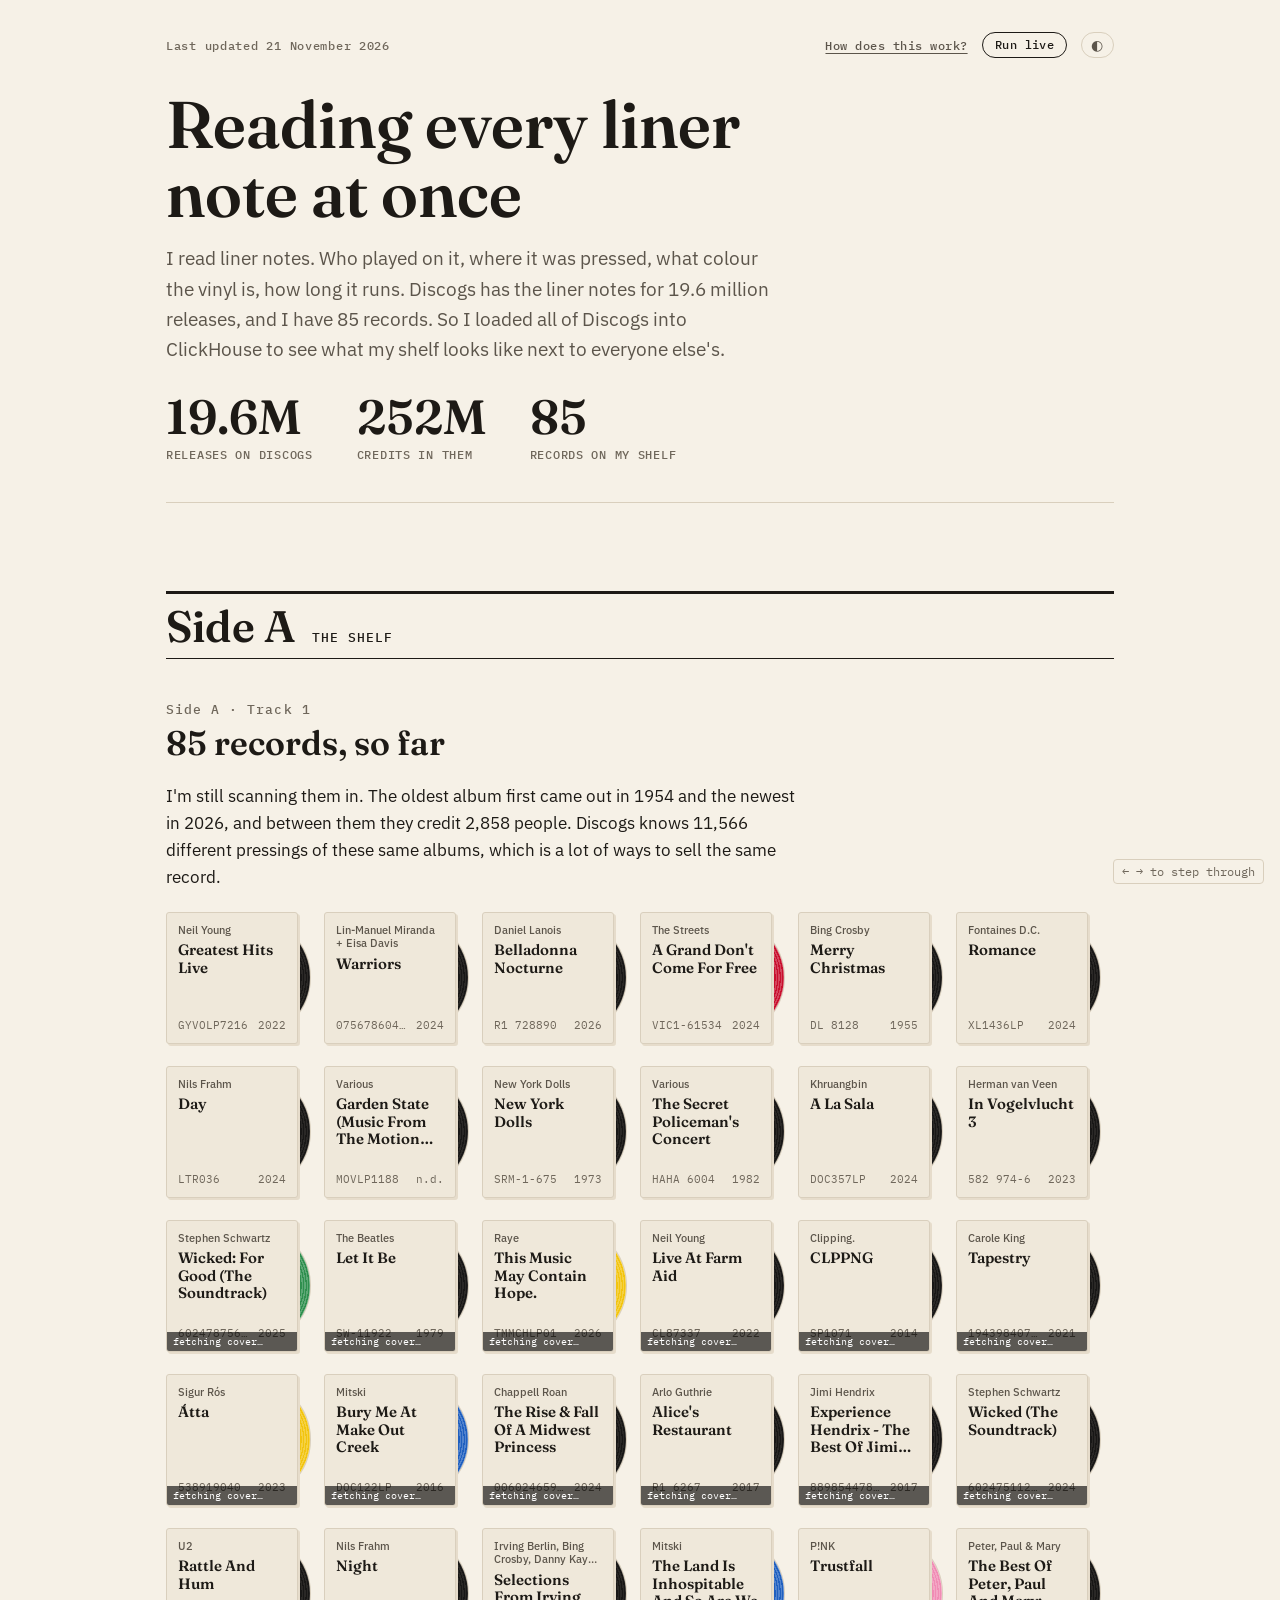
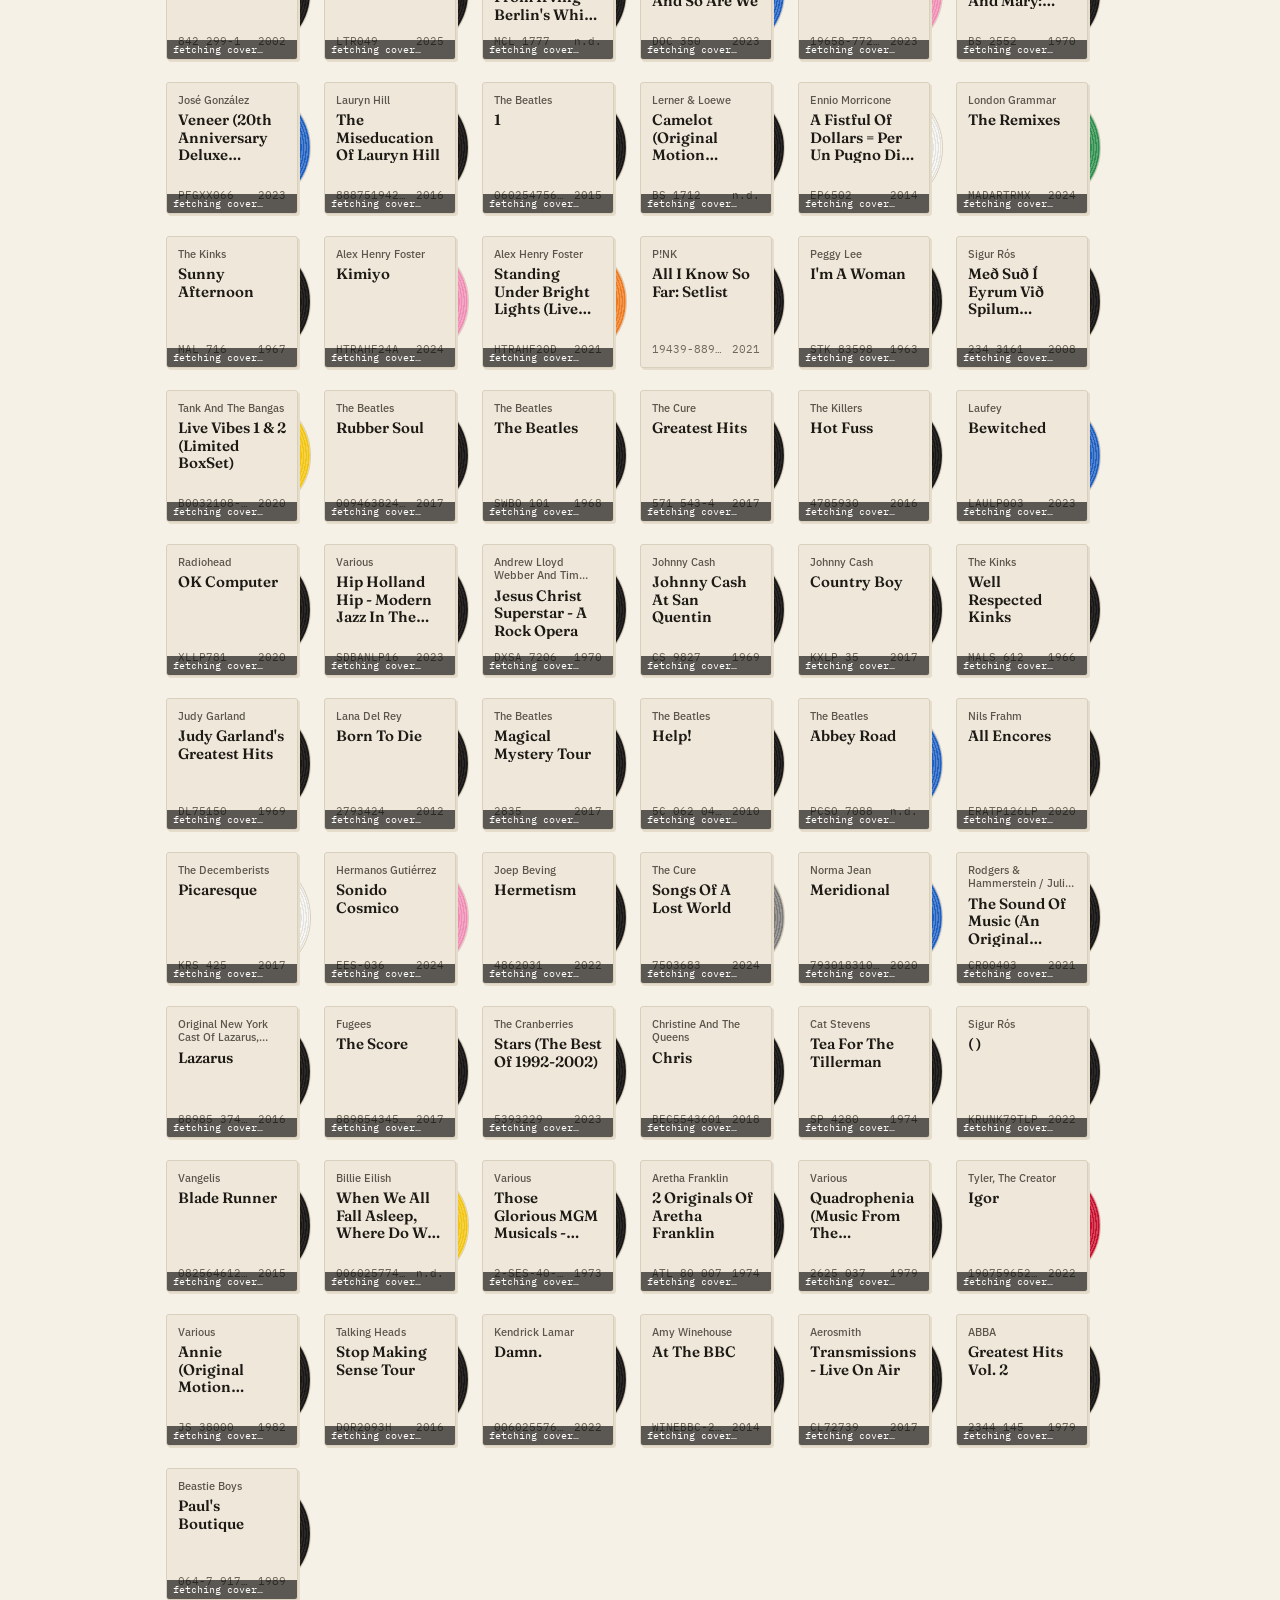
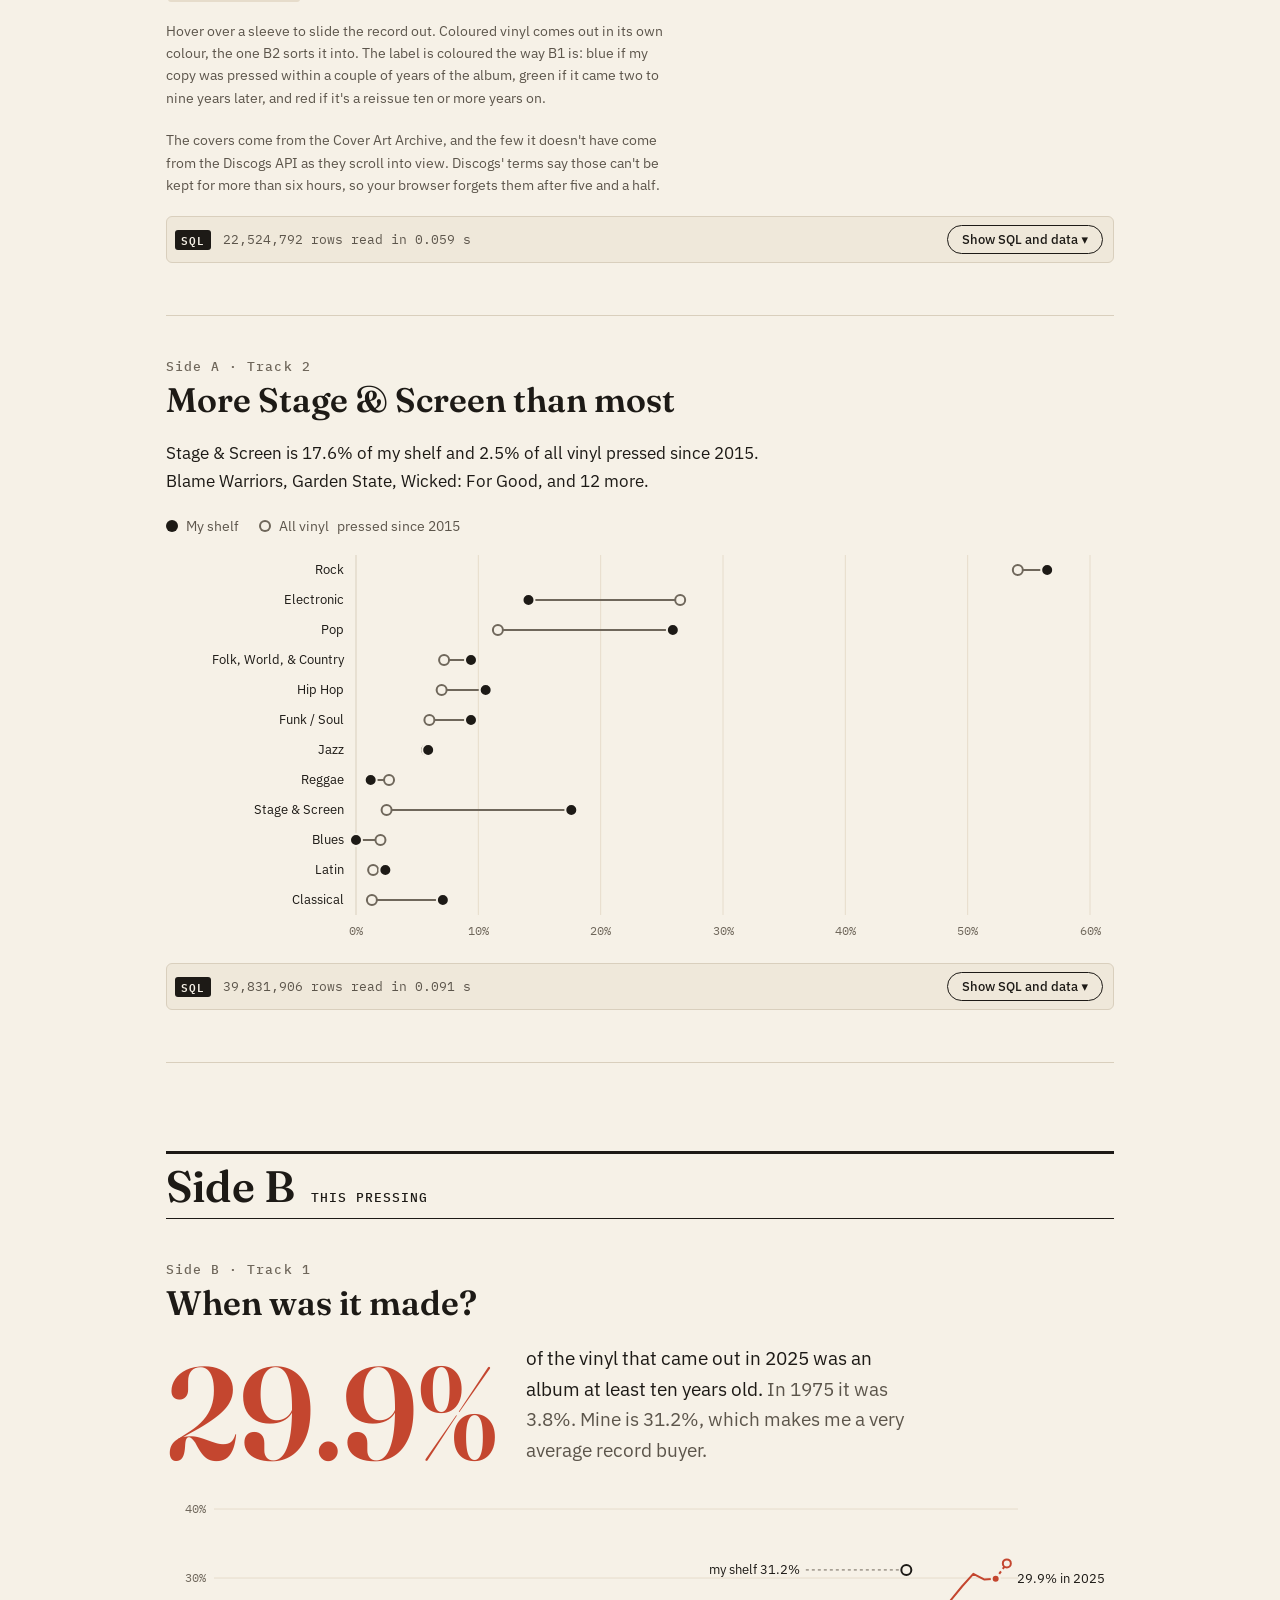
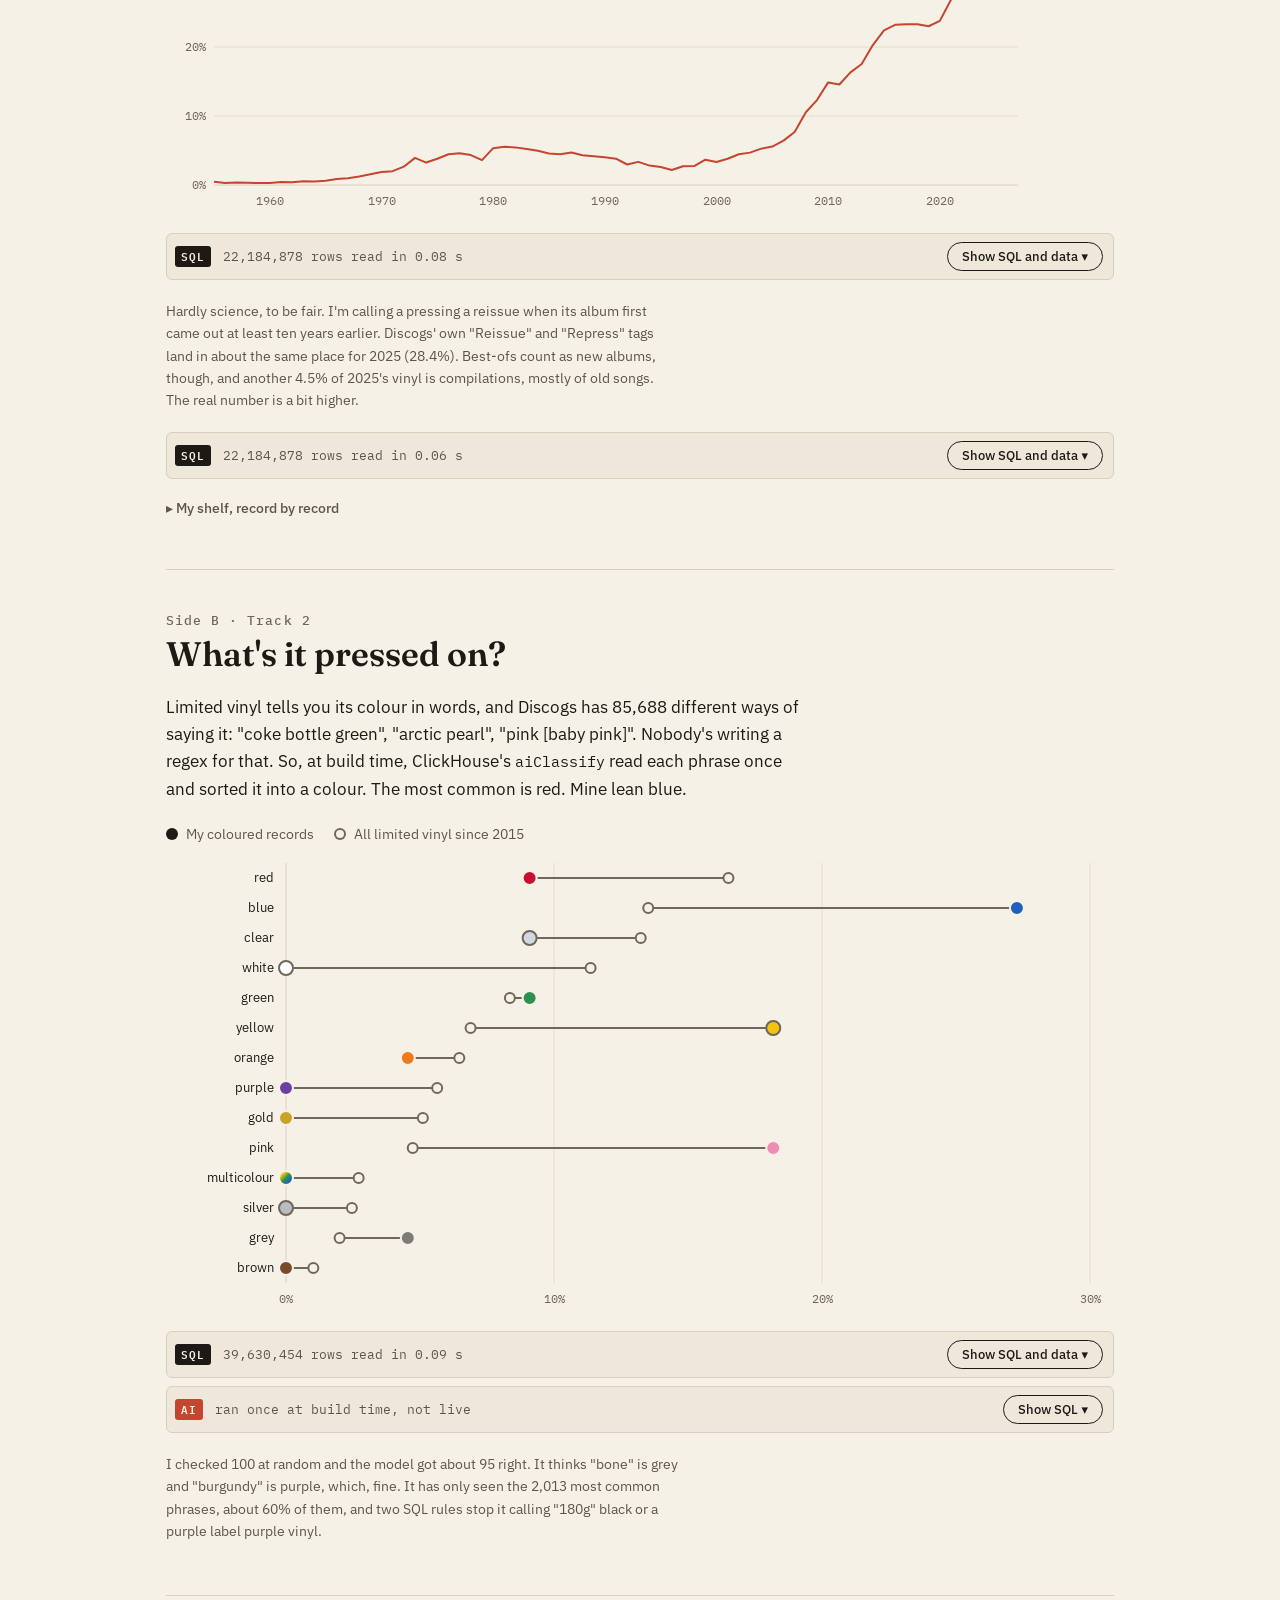
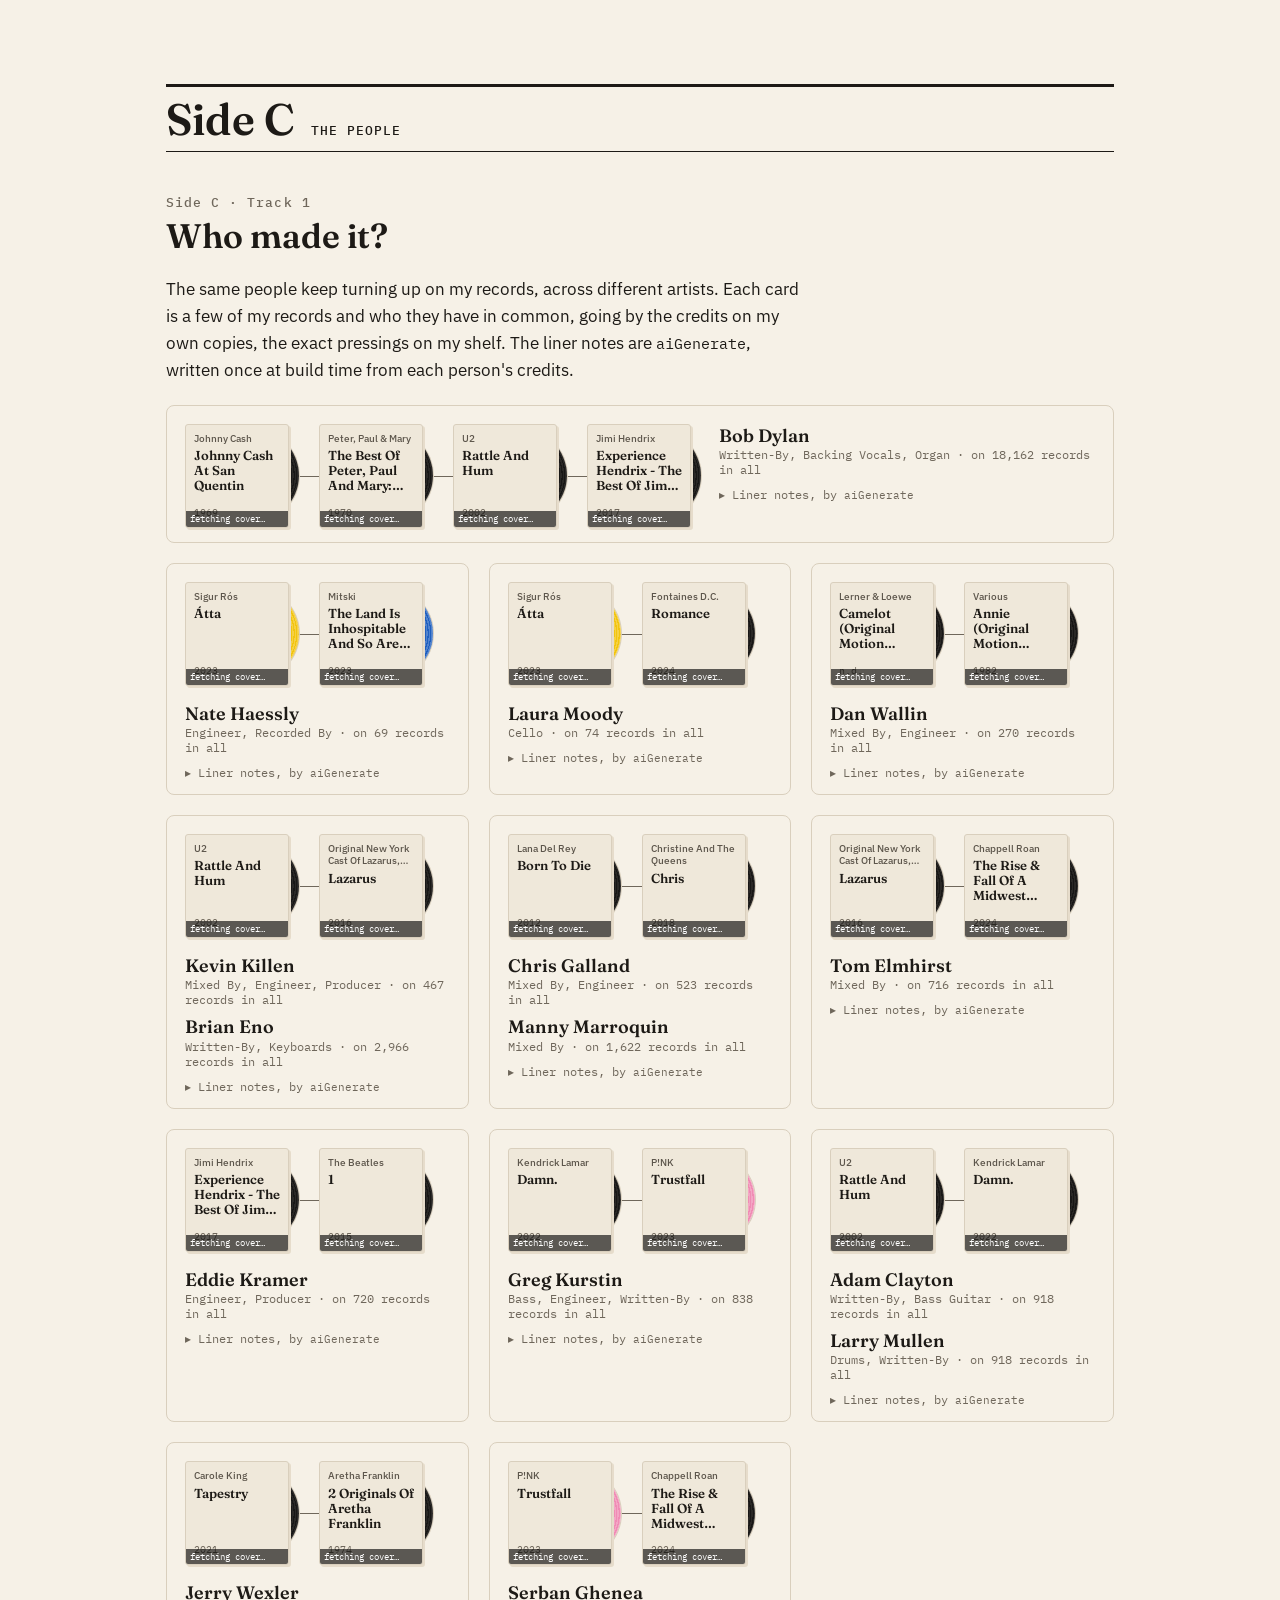
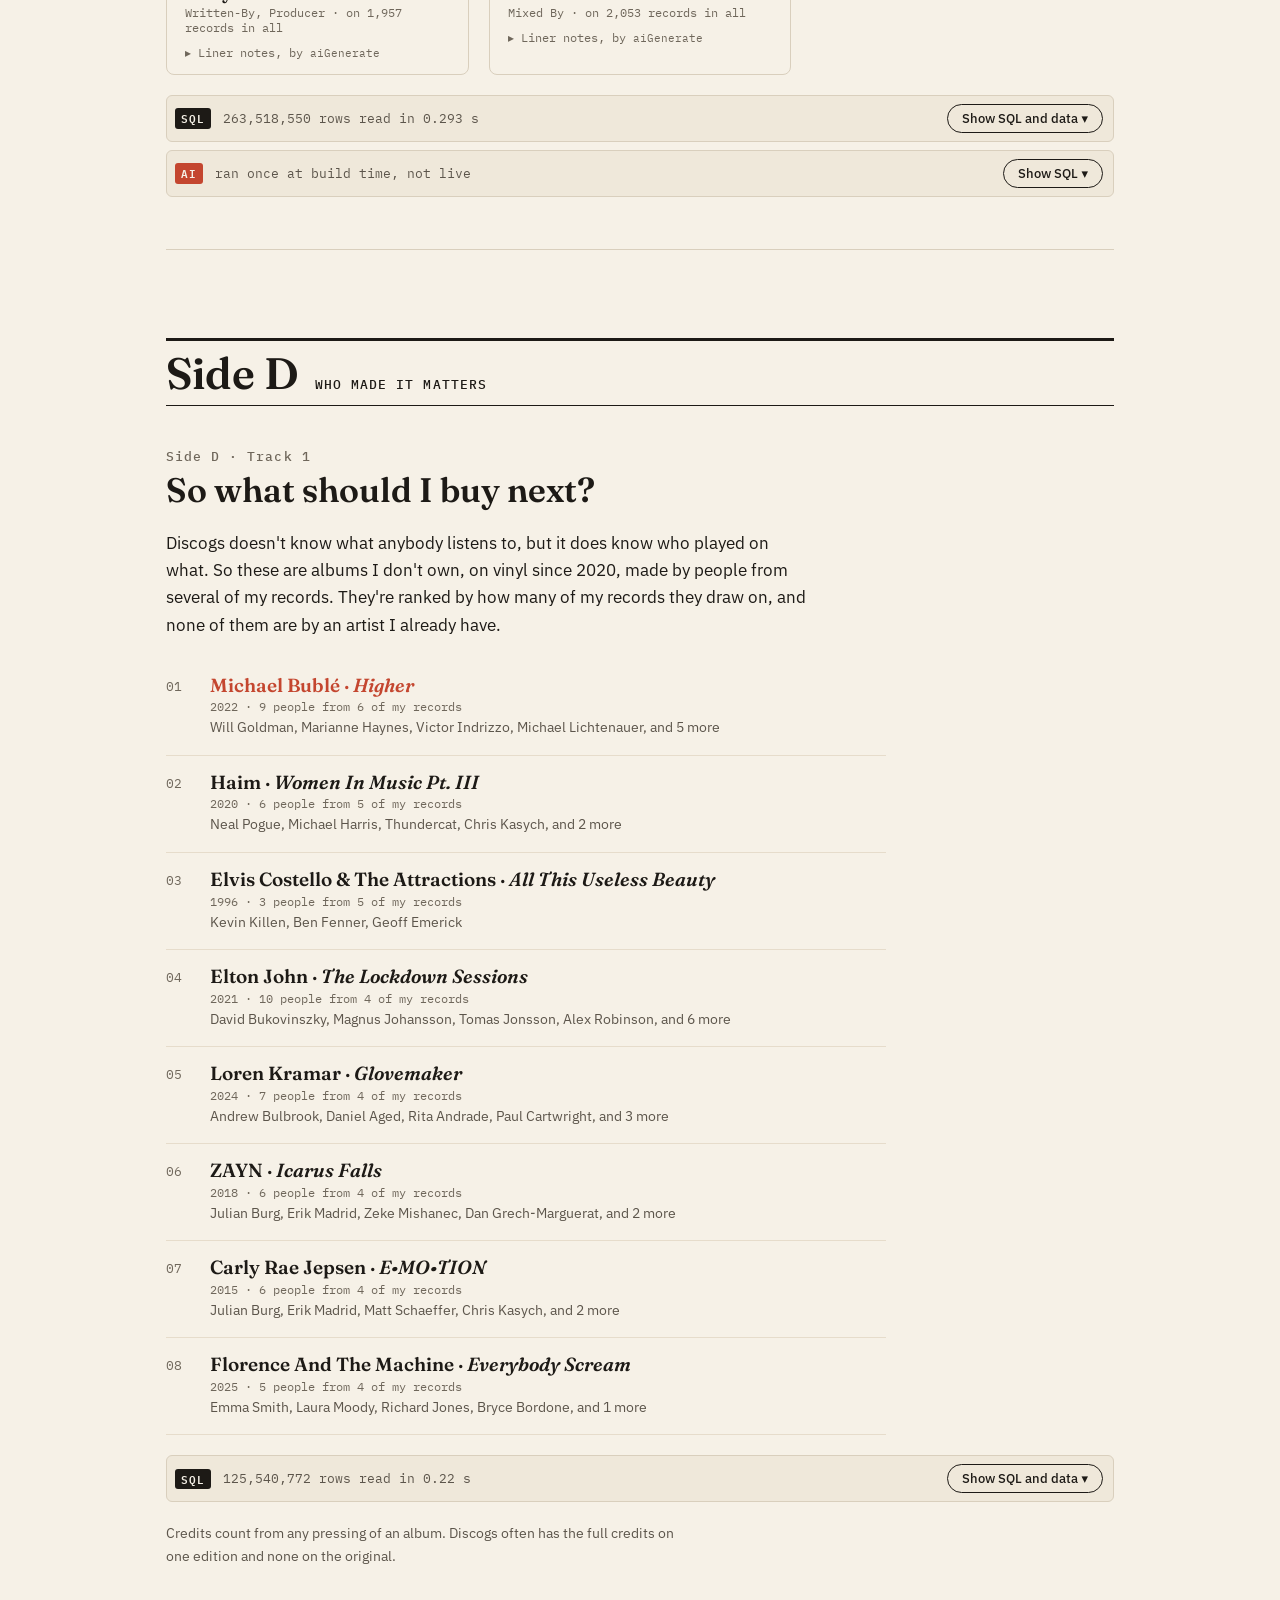
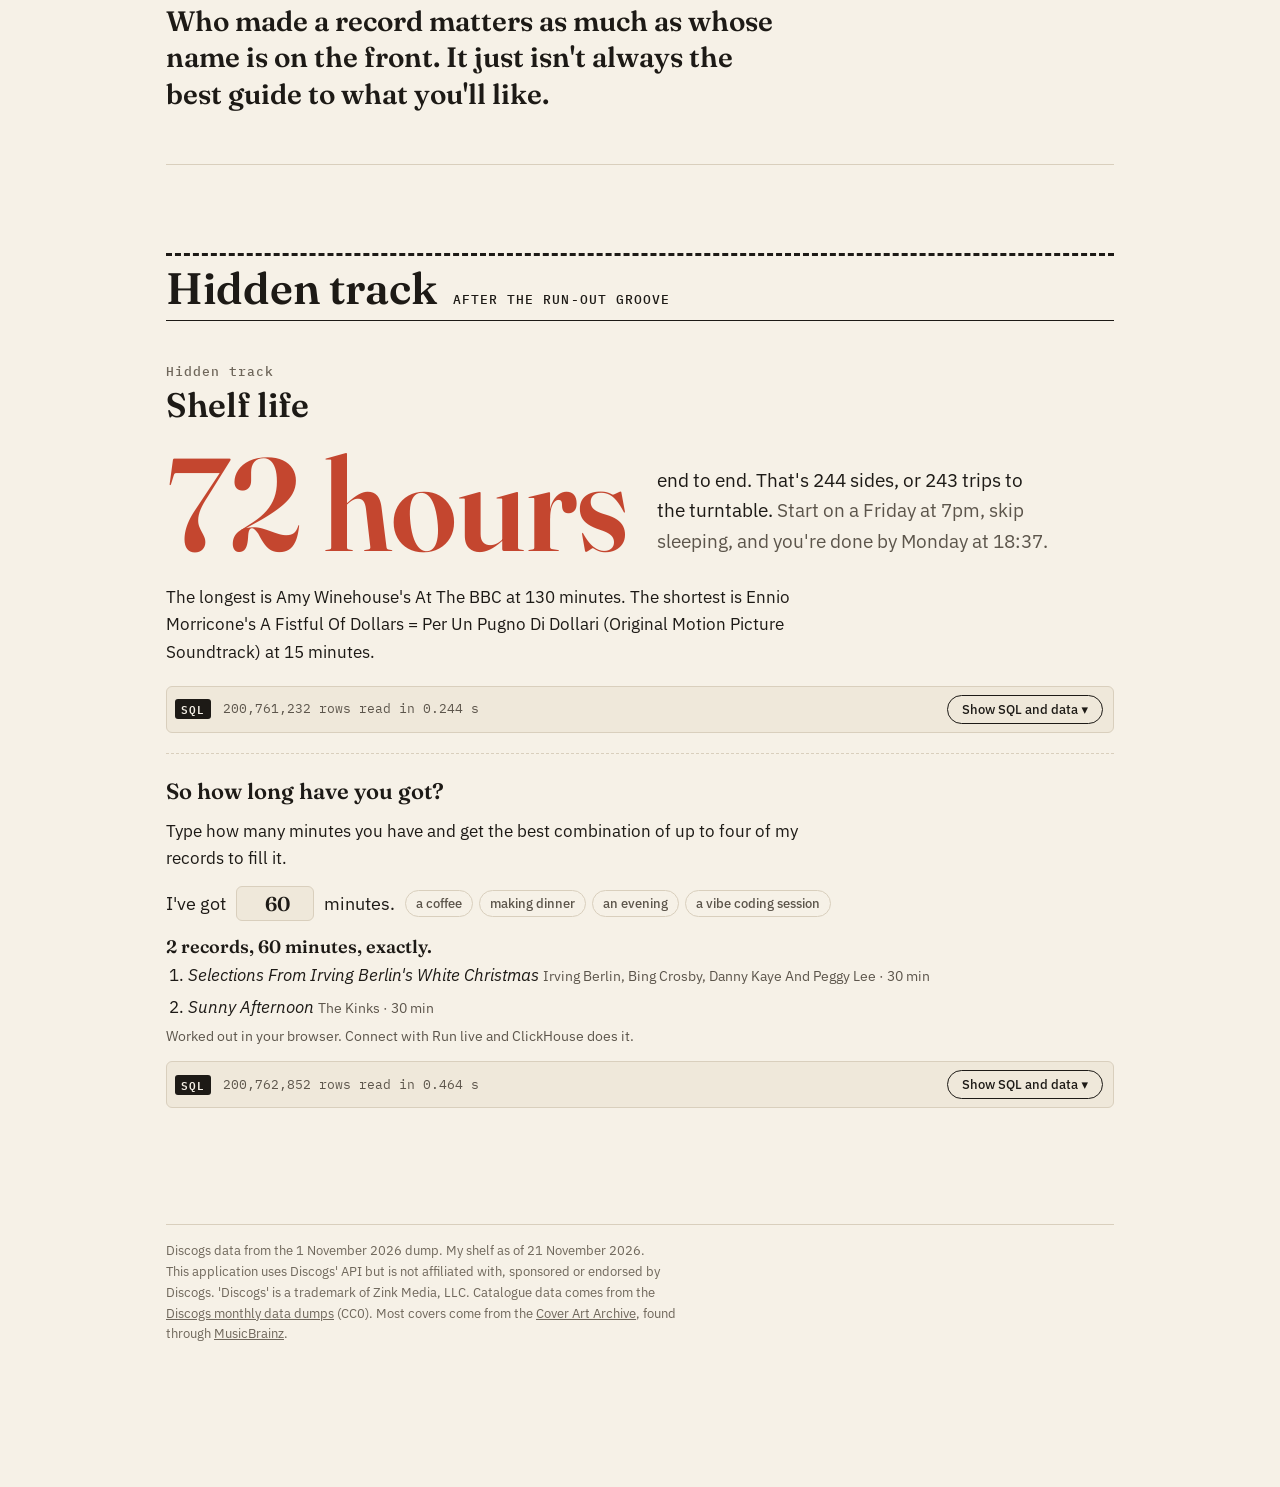
==== web/index.html @ 9aca61f4 "Discogs covers without a hover, and screenshots with covers - The 11 records the Cover Art Archive d" ====
<!doctype html>
<html lang="en">
<head>
  <meta charset="utf-8">
  <meta name="viewport" content="width=device-width, initial-scale=1">
  <title>Every Liner Note</title>
  <meta name="description" content="My record shelf, the whole of Discogs, and ClickHouse.">
  <link rel="icon" href="favicon-32.png" sizes="32x32" type="image/png">
  <link rel="icon" href="favicon.svg" type="image/svg+xml">
  <link rel="apple-touch-icon" href="apple-touch-icon.png">
  <meta property="og:type" content="website">
  <meta property="og:title" content="Reading every liner note at once">
  <meta property="og:description" content="I loaded the whole Discogs catalogue into ClickHouse to see what my record shelf looks like next to everyone else&#39;s. Every number on the page is a query you can open.">
  <meta property="og:url" content="https://tylerhannan.github.io/every-liner-note/">
  <meta property="og:image" content="https://tylerhannan.github.io/every-liner-note/preview.png">
  <meta property="og:image:width" content="1200">
  <meta property="og:image:height" content="630">
  <meta property="og:image:alt" content="Reading every liner note at once: 19.6 million releases on Discogs, 252 million credits, and the covers of my records">
  <meta name="twitter:card" content="summary_large_image">
  <link rel="preconnect" href="https://fonts.googleapis.com">
  <link rel="preconnect" href="https://fonts.gstatic.com" crossorigin>
  <link href="https://fonts.googleapis.com/css2?family=Fraunces:opsz,wght@9..144,500;9..144,600&family=IBM+Plex+Mono:wght@400;500;600&family=IBM+Plex+Sans:wght@400;500&display=swap" rel="stylesheet">
  <link rel="stylesheet" href="style.css">
</head>
<body>
<main>
  <!-- DRAFT COPY: written by Claude in Tyler's voice, for Tyler to rewrite -->
  <header class="masthead">
    <div class="masthead-row">
      <span class="masthead-cat">Last updated <span data-fill="updated"></span></span>
      <span class="spacer"></span>
      <a class="how-link" href="how.html">How does this work?</a>
      <button id="connect-open" class="connect-open" type="button">Run live</button>
      <button id="theme-toggle" class="theme-toggle" type="button" aria-label="Switch light or dark">◐</button>
    </div>
    <h1 class="masthead-title">Reading every liner note at once</h1>
    <p class="masthead-lede">I read liner notes. Who played on it, where it was pressed, what colour the vinyl is, how long it runs.
      Discogs has the liner notes for <span data-fill="releases"></span> releases, and I have <span data-fill="records"></span> records.
      So I loaded all of Discogs into ClickHouse to see what my shelf looks like next to everyone else's.</p>
    <dl class="stats">
      <div><dt>releases on Discogs</dt><dd data-fill="stat-releases"></dd></div>
      <div><dt>credits in them</dt><dd data-fill="stat-credits"></dd></div>
      <div><dt>records on my shelf</dt><dd data-fill="records"></dd></div>
    </dl>
  </header>

  <header class="side-label" aria-label="Side A">
    <span class="side">Side A</span><span>The shelf</span>
  </header>

  <section class="track" id="a1" tabindex="-1">
    <div class="track-no">A1</div>
    <h2><span data-fill="records"></span> records, so far</h2>
    <p>I'm still scanning them in. The oldest album first came out in <span data-fill="first-year"></span> and the newest in
      <span data-fill="last-year"></span>, and between them they credit <span data-fill="people"></span> people. Discogs knows
      <span data-fill="versions"></span> different pressings of these same albums, which is a lot of ways to sell the same record.</p>
    <div class="cover-wall" id="cover-wall"></div>
    <p class="footnote">Hover over a sleeve to slide the record out. Coloured vinyl comes out in its own colour, the one B2 sorts it
      into. The label is coloured the way B1 is: blue if my copy was pressed within a couple of years of the album, green if it came two
      to nine years later, and red if it's a reissue ten or more years on.</p>
    <p class="footnote">The covers come from the Cover Art Archive, and the few it doesn't have come from the Discogs API as they scroll
      into view. Discogs' terms say those can't be kept for more than six hours, so your browser forgets them after five and a half.</p>
    <details class="query" data-query="summary"></details>
  </section>

  <section class="track" id="a2" tabindex="-1">
    <div class="track-no">A2</div>
    <h2>More <span data-fill="standout-genre"></span> than most</h2>
    <p><span data-fill="standout-genre"></span> is <span data-fill="standout-shelf"></span> of my shelf and <span data-fill="standout-discogs"></span>
      of all vinyl <span data-fill="genre-since"></span>. Blame <span data-fill="standout-records"></span>.</p>
    <div class="legend" aria-hidden="true">
      <span><i class="dot dot-mine"></i>My shelf</span>
      <span><i class="dot dot-all"></i>All vinyl <span data-fill="genre-since"></span></span>
    </div>
    <div class="chart" id="chart-genres" role="img" aria-label="Genre share on my shelf against all vinyl since 2015"></div>
    <details class="query" data-query="genres"></details>
  </section>

  <header class="side-label" aria-label="Side B">
    <span class="side">Side B</span><span>This pressing</span>
  </header>

  <section class="track" id="b1" tabindex="-1">
    <div class="track-no">B1</div>
    <h2>When was it made?</h2>
    <div class="hero">
      <div class="hero-number" data-fill="share-latest"></div>
      <div class="hero-text">of the vinyl that came out in <span data-fill="latest-year"></span> was an album at least ten years old.
        <span class="then">In 1975 it was <span data-fill="share-1975"></span>. Mine is <span data-fill="shelf-share"></span>,
        which makes me a very average record buyer.</span></div>
    </div>
    <div class="chart" id="chart-share" role="img" aria-label="Share of vinyl releases each year that reissue an album at least ten years old, with my shelf marked"></div>
    <details class="query" data-query="revival_by_age" data-view="share"></details>
    <p class="footnote">Hardly science, to be fair. I'm calling a pressing a reissue when its album first came out at least ten years
      earlier. Discogs' own "Reissue" and "Repress" tags land in about the same place for 2025 (<span data-fill="tagged-share"></span>).
      Best-ofs count as new albums, though, and another <span data-fill="comp-share"></span> of 2025's vinyl is compilations, mostly of
      old songs. The real number is a bit higher.</p>
    <details class="query" data-query="reissue_check"></details>
    <details class="more">
      <summary>My shelf, record by record</summary>
      <div class="legend" aria-hidden="true">
        <span><i class="dot dot-all"></i>First released</span>
        <span><i class="dot" style="background: var(--new)"></i>Pressed new</span>
        <span><i class="dot" style="background: var(--catalogue)"></i>2–9 years later</span>
        <span><i class="dot" style="background: var(--reissue)"></i>10+ years later</span>
      </div>
      <div class="chart" id="chart-shelf" role="img" aria-label="Each record on my shelf, from first release year to pressing year"></div>
      <p class="footnote"><span data-fill="shelf-undated"></span> of mine sit out of that percentage. Discogs either doesn't date the
        pressing or doesn't tie it to an album.</p>
      <details class="query" data-query="shelf"></details>
    </details>
  </section>

  <section class="track" id="b2" tabindex="-1">
    <div class="track-no">B2</div>
    <h2>What's it pressed on?</h2>
    <p>Limited vinyl tells you its colour in words, and Discogs has <span data-fill="colour-phrases"></span> different ways of saying it:
      "coke bottle green", "arctic pearl", "pink [baby pink]". Nobody's writing a regex for that. So, at build time, ClickHouse's
      <code>aiClassify</code> read each phrase once and sorted it into a colour. The most common is <span data-fill="top-colour-all"></span>.
      Mine lean <span data-fill="top-colour-mine"></span>.</p>
    <div class="legend" aria-hidden="true">
      <span><i class="dot dot-mine"></i>My coloured records</span>
      <span><i class="dot dot-all"></i>All limited vinyl since 2015</span>
    </div>
    <div class="chart" id="chart-colours" role="img" aria-label="Vinyl colours on my shelf against all limited vinyl since 2015"></div>
    <details class="query" data-query="colours"></details>
    <details class="query ai-query" data-ai="colours_ai_sql"></details>
    <p class="footnote">I checked 100 at random and the model got about 95 right. It thinks "bone" is grey and "burgundy" is purple,
      which, fine. It has only seen the 2,013 most common phrases, about 60% of them, and two SQL rules stop it calling "180g" black or
      a purple label purple vinyl.</p>
  </section>

  <header class="side-label" aria-label="Side C">
    <span class="side">Side C</span><span>The people</span>
  </header>

  <section class="track" id="c1" tabindex="-1">
    <div class="track-no">C1</div>
    <h2>Who made it?</h2>
    <p>The same people keep turning up on my records, across different artists. Each card is a few of my records and who they have
      in common, going by the credits on my own copies, the exact pressings on my shelf. The liner notes are <code>aiGenerate</code>,
      written once at build time from each person's credits.</p>
    <ol class="pairs" id="glue"></ol>
    <details class="query" data-query="glue"></details>
    <details class="query ai-query" data-ai="notes_sql"></details>
  </section>

  <header class="side-label" aria-label="Side D">
    <span class="side">Side D</span><span>Who made it matters</span>
  </header>

  <section class="track" id="d1" tabindex="-1">
    <div class="track-no">D1</div>
    <h2>So what should I buy next?</h2>
    <p>Discogs doesn't know what anybody listens to, but it does know who played on what. So these are albums I don't own, on vinyl
      since 2020, made by people from several of my records. They're ranked by how many of my records they draw on, and none of them are
      by an artist I already have.</p>
    <ol class="people next" id="next"></ol>
    <details class="query" data-query="next"></details>
    <p class="footnote">Credits count from any pressing of an album. Discogs often has the full credits on one edition and none on the original.</p>
    <p class="kicker">Who made a record matters as much as whose name is on the front. It just isn't always the best guide to what you'll like.</p>
  </section>

  <header class="side-label side-hidden" aria-label="Hidden track">
    <span class="side">Hidden track</span><span>After the run-out groove</span>
  </header>

  <section class="track" id="h1" tabindex="-1">
    <div class="track-no">H1</div>
    <h2>Shelf life</h2>
    <div class="hero">
      <div class="hero-number" data-fill="hours"></div>
      <div class="hero-text">end to end. That's <span data-fill="sides"></span> sides, or <span data-fill="flips"></span> trips to the turntable.
        <span class="then">Start on a Friday at 7pm, skip sleeping, and you're done by <span data-fill="done-at"></span>.</span></div>
    </div>
    <p>The longest is <span data-fill="longest"></span>. The shortest is <span data-fill="shortest"></span>.</p>
    <details class="query" data-query="runtime"></details>
    <div class="fit">
      <h3>So how long have you got?</h3>
      <p>Type how many minutes you have and get the best combination of up to four of my records to fill it.</p>
      <p class="fit-ask"><label for="fit-minutes">I've got</label>
        <input id="fit-minutes" type="number" min="1" max="6000" value="60" inputmode="numeric"> minutes.
        <span class="fit-presets"><button type="button" data-fit="20">a coffee</button><button type="button" data-fit="45">making dinner</button><button type="button" data-fit="120">an evening</button><button type="button" data-fit="240">a vibe coding session</button></span></p>
      <div id="fit-out" aria-live="polite"></div>
      <details class="query" data-query="fit"></details>
    </div>
  </section>

  <footer class="site-footer">
    <p>Discogs data from the <span data-fill="dump-date"></span> dump. My shelf as of <span data-fill="shelf-date"></span>.</p>
    <p>This application uses Discogs' API but is not affiliated with, sponsored or endorsed by Discogs. 'Discogs' is a trademark of Zink Media, LLC.
      Catalogue data comes from the <a href="https://data.discogs.com/">Discogs monthly data dumps</a> (CC0). Most covers come from the
      <a href="https://coverartarchive.org/">Cover Art Archive</a>, found through <a href="https://musicbrainz.org/">MusicBrainz</a>.</p>
  </footer>
</main>
<div class="keys" aria-hidden="true">← → to step through</div>
<dialog id="connect" class="connect">
  <form method="dialog">
    <h2>Run it live</h2>
    <p class="connect-soon"><span class="soon-tag">Coming soon</span> My own ClickHouse Cloud service behind this button, so Run live
      works without typing anything. For now it needs <a href="https://github.com/tylerhannan/every-liner-note#run-it-live">a ClickHouse
      of your own</a>.</p>
    <p>Everything on this page came out of SQL. Connect a ClickHouse with the <code>discogs</code> database loaded and you can run
      each query again, or edit it first. Use a read-only user. The password stays in this browser tab.</p>
    <label>HTTP endpoint <input name="url" type="url" required autofocus placeholder="http://localhost:8123 or https://host.clickhouse.cloud:8443" autocomplete="url"></label>
    <label>User <input name="user" placeholder="default" autocomplete="username"></label>
    <label>Password <input name="password" type="password" autocomplete="current-password"></label>
    <label class="check"><input name="remember" type="checkbox" checked> Remember until this tab closes</label>
    <p class="connect-status" role="status"></p>
    <div class="connect-actions">
      <button type="submit" class="pick-btn">Connect</button>
      <button type="button" class="pick-btn ghost" data-cancel>Cancel</button>
      <button type="button" class="pick-btn ghost" data-disconnect>Disconnect</button>
    </div>
    <p class="footnote">This works with ClickHouse Cloud or a server on your laptop (<code>./dev/live.sh</code>), with no setup.
      Use https for anything that isn't on your own machine.</p>
  </form>
</dialog>
<div class="tooltip" id="tooltip" role="status" aria-live="polite"></div>
<script src="common.js"></script>
<script src="live.js"></script>
<script src="data/act1.js"></script>
<script src="act1.js"></script>
<script src="data/act2.js"></script>
<script src="act2.js"></script>
<script src="data/act3.js"></script>
<script src="act3.js"></script>
<script src="data/act4.js"></script>
<script src="act4.js"></script>
</body>
</html>
---- web/style.css ----
/* Tokens: paper and ink by day, black vinyl by night */
:root {
  color-scheme: light;
  --paper: #f6f1e7;
  --paper-2: #efe8da;
  --ink: #1d1a16;
  --ink-2: #5c554b;
  --ink-3: #6f675b;
  --rule: #d9cfbd;
  --grid: #e6dccb;
  --reissue: #c4462f;
  --catalogue: #1a8a6c;
  --new: #3b5fc0;
  --focus: #3b5fc0;
  --serif: "Fraunces", Georgia, serif;
  --sans: "IBM Plex Sans", system-ui, sans-serif;
  --mono: "IBM Plex Mono", ui-monospace, monospace;
  --gap: 20px;
}
@media (prefers-color-scheme: dark) {
  :root:not([data-theme="light"]) {
    color-scheme: dark;
    --paper: #171512; --paper-2: #201d19; --ink: #f0ebe2; --ink-2: #c2b9aa; --ink-3: #a39a8b;
    --rule: #3a342c; --grid: #2b2722; --reissue: #e0644a; --catalogue: #2aa386; --new: #6b93e0; --focus: #6b93e0;
  }
}
:root[data-theme="dark"] {
  color-scheme: dark;
  --paper: #171512; --paper-2: #201d19; --ink: #f0ebe2; --ink-2: #c2b9aa; --ink-3: #a39a8b;
  --rule: #3a342c; --grid: #2b2722; --reissue: #e0644a; --catalogue: #2aa386; --new: #6b93e0; --focus: #6b93e0;
}

/* Base */
* { box-sizing: border-box; }
html { scroll-behavior: smooth; }
body { margin: 0; background: var(--paper); color: var(--ink); font: 17px/1.6 var(--sans); -webkit-font-smoothing: antialiased; }
main { max-width: 980px; margin: 0 auto; padding: 32px 16px 120px; }
h1, h2 { font-family: var(--serif); font-weight: 600; line-height: 1.15; margin: 0; }
h2 { font-size: clamp(26px, 3.6vw, 34px); }
p { max-width: 64ch; margin: 0; }
a { color: inherit; }
code { font-family: var(--mono); font-size: 0.9em; }
:focus-visible { outline: 2px solid var(--focus); outline-offset: 2px; }

/* Masthead */
.masthead { padding-bottom: 40px; border-bottom: 1px solid var(--rule); }
.masthead-row { display: flex; align-items: center; gap: 12px 14px; flex-wrap: wrap; font: 500 12px var(--mono); letter-spacing: 0.06em; color: var(--ink-3); }
.spacer { flex: 1; }
.masthead-title { font: 600 clamp(38px, 6.5vw, 66px)/1.04 var(--serif); margin: 32px 0 16px; max-width: 15ch; }
.masthead-lede { font-size: 19px; color: var(--ink-2); max-width: 56ch; }
.how-link { font: 500 12px var(--mono); color: var(--ink-2); letter-spacing: 0.04em; text-underline-offset: 3px; }
.how-link:hover { color: var(--ink); }
.theme-toggle, .connect-open {
  font: 500 12px/1 var(--mono); letter-spacing: 0.04em; color: var(--ink); background: none; cursor: pointer;
  border: 1px solid var(--ink); border-radius: 999px; padding: 6px 12px;
}
.theme-toggle { border-color: var(--rule); color: var(--ink-2); font-size: 14px; padding: 5px 9px; }
.theme-toggle:hover, .connect-open:hover { background: var(--ink); color: var(--paper); border-color: var(--ink); }
.is-live .connect-open { border-color: var(--catalogue); color: var(--catalogue); }
.is-live .connect-open::before { content: "● "; }
.connect-soon, .wip { margin: 0 0 14px; padding: 10px 12px; border: 1px dashed var(--reissue); border-radius: 6px; font-size: 14px; color: var(--ink-2); }
.wip { margin: 28px 0 0; max-width: 64ch; font-size: 15px; }
.soon-tag { display: inline-block; margin-right: 6px; font: 600 11px var(--mono); text-transform: uppercase; letter-spacing: 0.06em; color: var(--reissue); }

/* Sides and tracks: one rhythm, every block the same distance from the last */
.side-label {
  display: flex; align-items: baseline; gap: 16px; flex-wrap: wrap; margin-top: 88px;
  border-top: 3px solid var(--ink); border-bottom: 1px solid var(--ink); padding: 10px 0;
  font: 500 13px/1 var(--mono); letter-spacing: 0.08em; text-transform: uppercase;
}
.side-label .side { font: 600 44px/1 var(--serif); letter-spacing: 0; text-transform: none; }
.side-hidden { border-top-style: dashed; }
.track { padding: 44px 0 52px; border-bottom: 1px solid var(--rule); scroll-margin-top: 24px; }
.track:last-of-type { border-bottom: 0; }
.track:focus { outline: none; }
.track > * + * { margin-top: var(--gap); }
.track > .track-no + h2 { margin-top: 8px; }
.track-no { font: 500 13px/1 var(--mono); color: var(--ink-3); letter-spacing: 0.08em; }
.footnote { font-size: 14px; color: var(--ink-2); }
.kicker { font: 600 clamp(21px, 2.8vw, 28px)/1.3 var(--serif); max-width: 32ch; }
.track > .kicker { margin-top: 36px; }

/* Hero numbers */
.hero { display: flex; gap: 12px 28px; align-items: flex-end; flex-wrap: wrap; }
.hero-number { font: 600 clamp(72px, 14vw, 132px)/0.9 var(--serif); color: var(--reissue); }
.hero-text { max-width: 36ch; font-size: 19px; padding-bottom: 8px; }
.hero-text .then { color: var(--ink-2); }

/* Charts */
.legend { display: flex; gap: 8px 20px; flex-wrap: wrap; font-size: 14px; color: var(--ink-2); }
.legend span { display: inline-flex; align-items: center; gap: 8px; }
.dot { display: inline-block; width: 12px; height: 12px; border-radius: 50%; }
.dot-mine { background: var(--ink); }
.dot-all { background: transparent; box-shadow: inset 0 0 0 2px var(--ink-3); }
.track > .legend + .chart { margin-top: 10px; }
.chart { position: relative; width: 100%; }
.chart svg { display: block; width: 100%; height: auto; overflow: visible; }
.chart text { font-family: var(--mono); font-size: 12px; fill: var(--ink-3); }
.chart .label { font-family: var(--sans); font-size: 13px; fill: var(--ink); }
.chart .label-2 { font-family: var(--sans); font-size: 12px; fill: var(--ink-2); }
.chart .grid { stroke: var(--grid); stroke-width: 1; }
.chart .axis { stroke: var(--rule); stroke-width: 1; }
.chart .cursor { stroke: var(--ink-2); stroke-width: 1; }
.tooltip {
  position: absolute; pointer-events: none; z-index: 5; min-width: 180px; max-width: 320px;
  background: var(--paper-2); border: 1px solid var(--rule); border-radius: 6px;
  padding: 10px 12px; font-size: 13px; line-height: 1.45; color: var(--ink);
  box-shadow: 0 6px 20px rgba(0, 0, 0, 0.12); opacity: 0; transition: opacity 0.08s;
}
.tooltip.on { opacity: 1; }
.tooltip b { font-family: var(--mono); font-weight: 600; }
.tooltip .row { display: flex; justify-content: space-between; gap: 16px; }
.tooltip .key { display: inline-flex; align-items: center; gap: 6px; color: var(--ink-2); }
.tooltip .key i { width: 9px; height: 9px; border-radius: 2px; display: inline-block; }
.tooltip .num { font-family: var(--mono); }

/* SQL panels */
.query { font: 13px/1.5 var(--mono); color: var(--ink-2); }
.track > .query + .query { margin-top: 8px; }
.query summary {
  display: flex; align-items: center; gap: 8px 12px; flex-wrap: wrap; cursor: pointer; list-style: none;
  border: 1px solid var(--rule); border-radius: 6px; padding: 8px 10px 8px 8px; background: var(--paper-2);
}
.query summary::-webkit-details-marker { display: none; }
.query summary:hover { border-color: var(--ink-3); }
.q-tag { font-weight: 600; font-size: 11px; letter-spacing: 0.08em; color: var(--paper); background: var(--ink); border-radius: 3px; padding: 2px 6px; }
.q-ai { background: var(--reissue); }
.q-stats { flex: 1; min-width: 12em; }
.q-cta { font: 500 13px/1 var(--sans); color: var(--ink); border: 1px solid var(--ink); border-radius: 999px; padding: 7px 14px; }
.query summary:hover .q-cta { background: var(--ink); color: var(--paper); }
.q-cta::after { content: " ▾"; }
.query[open] .q-cta::after { content: " ▴"; }
.q-hide, .query[open] .q-show { display: none; }
.query[open] .q-hide { display: inline; }
.q-live { display: none; font: 500 12px var(--sans); color: var(--catalogue); background: none; border: 1px solid var(--catalogue); border-radius: 999px; padding: 6px 12px; cursor: pointer; }
.is-live .q-live { display: inline-block; }
.q-live:hover { background: var(--catalogue); color: var(--paper); }
.live-dot { color: var(--catalogue); font-weight: 600; }
.query pre { margin: 10px 0 0; padding: 14px; overflow-x: auto; background: var(--paper-2); border-radius: 6px; color: var(--ink); font-size: 12.5px; white-space: pre; }
.is-live .query pre[contenteditable="plaintext-only"] { box-shadow: inset 0 0 0 1px var(--catalogue); }
.query .table-wrap { max-height: 320px; overflow: auto; margin-top: 10px; }
.query table { border-collapse: collapse; font-size: 12.5px; }
.query td, .query th { padding: 3px 12px 3px 0; text-align: right; border-bottom: 1px solid var(--grid); white-space: nowrap; }
.query th { color: var(--ink-2); font-weight: 500; }
.query td:first-child, .query th:first-child { text-align: left; }

/* Collapsed extras */
details.more > summary { cursor: pointer; font: 500 14px var(--sans); color: var(--ink-2); list-style: none; }
details.more > summary::-webkit-details-marker { display: none; }
details.more > summary::before { content: "▸ "; }
details.more[open] > summary::before { content: "▾ "; }
details.more > * + * { margin-top: 14px; }

/* Numbered list: what to buy next */
ol.people { list-style: none; padding: 0; max-width: 72ch; counter-reset: item; }
ol.people li { counter-increment: item; display: grid; grid-template-columns: 2.6em 1fr; row-gap: 2px; padding: 14px 0; border-bottom: 1px solid var(--grid); }
ol.people li::before { content: counter(item, decimal-leading-zero); grid-row: 1 / span 4; font: 13px var(--mono); color: var(--ink-3); padding-top: 5px; }
ol.people li > * { grid-column: 2; }
.glue-name, .next-title { font: 600 19px/1.3 var(--serif); text-decoration: none; }
.glue-name:hover, .next-title:hover { text-decoration: underline; }
.glue-meta { font: 12px var(--mono); color: var(--ink-3); }
.glue-on { font-size: 14px; color: var(--ink-2); }
.next li:first-child .next-title { color: var(--reissue); }

/* C1: a card for each set of my records that share people, with a thread from sleeve to sleeve */
.pairs { list-style: none; padding: 0; display: grid; grid-template-columns: repeat(auto-fill, minmax(280px, 1fr)); gap: 20px; }
.pair { min-width: 0; border: 1px solid var(--rule); border-radius: 8px; padding: 18px 18px 14px; display: flex; flex-direction: column; gap: 16px; }
.pair.wide { grid-column: 1 / -1; }
.pair-sleeves { --thread: 30px; display: grid; grid-template-columns: repeat(var(--n), minmax(0, 104px)); gap: var(--thread); }
.pair-sleeves .sleeve { z-index: 0; }
.pair-sleeves .sleeve:hover, .pair-sleeves .sleeve:focus-visible { z-index: 2; }
.pair-sleeves .sleeve:not(:last-child)::after { content: ""; position: absolute; z-index: -1; top: 50%; left: 100%; width: var(--thread); border-top: 1px solid var(--ink-3); }
.pair-who { min-width: 0; display: flex; flex-direction: column; gap: 10px; }
.pair-people { list-style: none; padding: 0; margin: 0; display: flex; flex-direction: column; gap: 8px; }
.pair-people li { display: flex; flex-direction: column; }
.pair-people .glue-name { font-size: 18px; }
.pair-notes > summary { cursor: pointer; font: 12px var(--mono); color: var(--ink-3); list-style: none; }
.pair-notes > summary::-webkit-details-marker { display: none; }
.pair-notes > summary::before { content: "▸ "; }
.pair-notes[open] > summary::before { content: "▾ "; }
.pair-notes p { margin-top: 8px; font: italic 15px/1.5 var(--serif); color: var(--ink-2); }
@media (min-width: 760px) {
  .pair.wide { flex-direction: row; align-items: flex-start; gap: 28px; }
  .pair.wide .pair-sleeves { flex: none; grid-template-columns: repeat(var(--n), 104px); }
}

/* Cover wall: typographic sleeves with a record peeking out; the cover comes from Discogs on hover */
.cover-wall { display: grid; grid-template-columns: repeat(auto-fill, minmax(128px, 1fr)); gap: 22px 26px; padding-right: 26px; }
.sleeve { position: relative; aspect-ratio: 1; display: block; color: var(--ink); text-decoration: none; }
.sleeve:hover, .sleeve:focus-visible { z-index: 2; }
.sleeve:focus-visible { outline: none; }
.sleeve:focus-visible .jacket { outline: 2px solid var(--focus); outline-offset: 2px; }
.disc {
  position: absolute; top: 5%; left: 5%; width: 90%; aspect-ratio: 1; border-radius: 50%;
  background:
    radial-gradient(circle, var(--paper) 0 2.2%, var(--label) 2.6% 31%, #0d0d0c 31.5% 33%, transparent 33.5%),
    var(--grooves, repeating-radial-gradient(circle, #181716 0 1.2px, #2a2826 1.2px 2.6px));
  box-shadow: 0 0 0 1px var(--rule);
  transform: translateX(16%); transition: transform 0.35s ease;
}
.sleeve.out .disc { transform: translateX(46%) rotate(40deg); }
.jacket { position: absolute; inset: 0; overflow: hidden; border-radius: 3px; background: var(--paper-2); border: 1px solid var(--rule); box-shadow: 2px 2px 0 var(--grid); }
.sleeve-text { position: absolute; inset: 0; padding: 11px; display: flex; flex-direction: column; gap: 4px; }
.sleeve-artist { font: 500 11px/1.25 var(--sans); color: var(--ink-2); display: -webkit-box; -webkit-line-clamp: 2; -webkit-box-orient: vertical; overflow: hidden; }
.sleeve-title { font: 600 15px/1.15 var(--serif); display: -webkit-box; -webkit-line-clamp: 3; -webkit-box-orient: vertical; overflow: hidden; }
.sleeve-foot { margin-top: auto; display: flex; justify-content: space-between; gap: 6px; font: 11px var(--mono); color: var(--ink-3); }
.sleeve-cat { overflow: hidden; text-overflow: ellipsis; white-space: nowrap; }
.jacket img { position: absolute; inset: 0; width: 100%; height: 100%; object-fit: cover; opacity: 0; transition: opacity 0.25s; }
.sleeve.show-cover img { opacity: 1; }
.credit { position: absolute; left: 0; right: 0; bottom: 0; padding: 3px 6px; font: 10px/1.3 var(--mono); color: #fff; background: rgba(0, 0, 0, 0.62); opacity: 0; transition: opacity 0.25s; }
.sleeve.show-cover .credit { opacity: 1; }
/* Cover Art Archive covers are always showing, so their credit waits for a hover */
.sleeve.caa .credit { opacity: 0; }
.sleeve.caa.out .credit { opacity: 1; }
/* "fetching cover…" sits in the credit strip, so it never covers the name */
.loading { position: absolute; left: 0; right: 0; bottom: 0; padding: 3px 6px; font: 10px/1.3 var(--mono); color: #fff; background: rgba(0, 0, 0, 0.62); opacity: 0; }
.sleeve.fetching .loading { opacity: 1; }
.sleeve.mini .sleeve-text { padding: 8px; gap: 3px; }
.sleeve.mini .sleeve-artist { font-size: 10px; }
.sleeve.mini .sleeve-title { font-size: 13px; }
.sleeve.mini .sleeve-foot { font-size: 10px; }
.sleeve.mini .sleeve-cat { display: none; }
.sleeve.mini .credit { font-size: 9px; padding: 2px 4px; }
.sleeve.mini .loading { font-size: 9px; padding: 2px 4px; }
@media (prefers-reduced-motion: reduce) { .disc, .jacket img, .credit { transition: none; } html { scroll-behavior: auto; } }

/* Connect dialog */
.connect { max-width: 520px; width: calc(100% - 32px); border: 1px solid var(--rule); border-radius: 10px; background: var(--paper); color: var(--ink); padding: 24px; }
.connect::backdrop { background: rgba(0, 0, 0, 0.45); }
.connect h2 { margin-bottom: 10px; }
.connect p { font-size: 15px; }
.connect label { display: flex; flex-direction: column; gap: 4px; margin: 12px 0; font: 12px var(--mono); color: var(--ink-3); }
.connect input:not([type=checkbox]) { font: 15px var(--sans); color: var(--ink); background: var(--paper-2); border: 1px solid var(--rule); border-radius: 6px; padding: 9px 10px; }
.connect label.check { flex-direction: row; align-items: center; gap: 8px; font: 14px var(--sans); color: var(--ink-2); }
.connect-status { min-height: 1.4em; font-size: 14px; color: var(--reissue); }
.connect-actions { display: flex; gap: 10px; flex-wrap: wrap; margin: 6px 0 12px; }
.pick-btn { font: 500 14px var(--sans); color: var(--ink); background: none; border: 1px solid var(--ink); border-radius: 999px; padding: 9px 16px; cursor: pointer; }
.pick-btn:hover { background: var(--ink); color: var(--paper); }
.pick-btn.ghost { border-color: var(--rule); color: var(--ink-2); }

/* How it works page */
.flow { list-style: none; padding: 0; counter-reset: flow; max-width: 64ch; }
.flow li { counter-increment: flow; position: relative; padding: 12px 0 12px 44px; border-left: 2px solid var(--rule); margin-left: 14px; }
.flow li::before { content: counter(flow); position: absolute; left: -15px; top: 10px; width: 28px; height: 28px; border-radius: 50%; background: var(--ink); color: var(--paper); font: 600 13px/28px var(--mono); text-align: center; }
.flow li:last-child { border-left-color: transparent; }
.flow b { display: block; font: 600 18px var(--serif); }
.flow span { color: var(--ink-2); font-size: 15px; }
.when { max-width: 64ch; margin: 0; }
.when dt { font: 600 13px var(--mono); text-transform: uppercase; letter-spacing: 0.06em; color: var(--reissue); margin-top: 18px; }
.when dd { margin: 4px 0 0; }
.earns { max-width: 64ch; padding-left: 20px; margin: 0; }
.earns li { margin: 6px 0; }
.howto { background: var(--paper-2); padding: 14px; border-radius: 6px; overflow-x: auto; font: 13px/1.6 var(--mono); margin: 0; }

/* Footer and talk-mode hint */
.site-footer { margin-top: 64px; padding-top: 16px; border-top: 1px solid var(--rule); font-size: 13px; color: var(--ink-3); }
.keys { position: fixed; right: 16px; bottom: 16px; font: 12px var(--mono); color: var(--ink-3); background: var(--paper); padding: 4px 8px; border: 1px solid var(--rule); border-radius: 4px; }

/* Phones */
@media (max-width: 640px) {
  body { font-size: 16px; }
  .keys { display: none; }
  .side-label .side { font-size: 34px; }
  .side-label { margin-top: 64px; gap: 10px; }
  .masthead-lede, .hero-text { font-size: 17px; }
  .track { padding: 36px 0 44px; }
  .cover-wall { grid-template-columns: repeat(auto-fill, minmax(90px, 1fr)); gap: 14px 18px; padding-right: 18px; }
  .sleeve-title { font-size: 13px; }
  .sleeve-text { padding: 8px; }
  .pair-sleeves { --thread: 16px; }
  .pair.wide .pair-sleeves { grid-template-columns: repeat(2, minmax(0, 104px)); }
  .pair.wide .pair-sleeves .sleeve::after { display: none; }
  .sleeve.mini .sleeve-text { padding: 6px; }
  .sleeve.mini .sleeve-title { font-size: 12px; }
}

/* Borrowed in spirit from click-ui: big stats, a code block with copy, a toast */
.stats { display: flex; flex-wrap: wrap; gap: 18px 44px; margin: 28px 0 0; }
.stats div { display: flex; flex-direction: column-reverse; }
.stats dd { margin: 0; font: 600 clamp(34px, 5vw, 48px)/1 var(--serif); }
.stats dt { font: 500 12px var(--mono); letter-spacing: 0.06em; text-transform: uppercase; color: var(--ink-3); margin-top: 6px; }
.code { position: relative; }
.code .copy { position: absolute; top: 8px; right: 8px; font: 500 12px var(--sans); color: var(--ink-2); background: var(--paper); border: 1px solid var(--rule); border-radius: 999px; padding: 4px 10px; cursor: pointer; opacity: 0.85; }
.code .copy:hover { color: var(--ink); border-color: var(--ink-3); opacity: 1; }
.sql-k { color: var(--new); font-weight: 600; }
.sql-f { color: var(--catalogue); }
.sql-s { color: var(--reissue); }
.sql-n { color: var(--reissue); }
.sql-p { color: var(--catalogue); font-weight: 600; }
.sql-c { color: var(--ink-3); font-style: italic; }
.toast { position: fixed; left: 50%; bottom: 24px; transform: translate(-50%, 12px); background: var(--ink); color: var(--paper); font: 500 13px var(--sans); padding: 8px 14px; border-radius: 999px; opacity: 0; pointer-events: none; transition: opacity 0.15s, transform 0.15s; z-index: 10; }
.toast.on { opacity: 1; transform: translate(-50%, 0); }

/* A number that just changed because a live query redrew it */
@keyframes updated { from { background: color-mix(in srgb, var(--catalogue) 35%, transparent); } to { background: transparent; } }
.updated { animation: updated 1.6s ease-out; border-radius: 4px; }

/* "How long have you got?" picker on the hidden track */
.fit { border-top: 1px dashed var(--rule); padding-top: 24px; }
.fit > * + * { margin-top: 14px; }
.fit h3 { font: 600 22px/1.2 var(--serif); margin: 0; }
.fit-ask { display: flex; flex-wrap: wrap; align-items: center; gap: 8px 10px; font-size: 18px; }
.fit-ask input { width: 6ch; font: 600 20px var(--serif); color: var(--ink); background: var(--paper-2); border: 1px solid var(--rule); border-radius: 6px; padding: 4px 8px; text-align: right; }
.fit-presets { display: inline-flex; gap: 6px; flex-wrap: wrap; }
.fit-presets button { font: 500 13px var(--sans); color: var(--ink-2); background: none; border: 1px solid var(--rule); border-radius: 999px; padding: 4px 10px; cursor: pointer; }
.fit-presets button:hover { color: var(--ink); border-color: var(--ink-3); }
.fit-sum { font: 600 18px var(--serif); }
.fit-list { margin: 0; padding-left: 22px; }
.fit-list li { margin: 4px 0; }
.fit-by { font-size: 14px; color: var(--ink-2); }

/* The spine: which side you're on, down the left margin, when there's room for it */
.spine { position: fixed; left: 0; top: 0; bottom: 0; width: 56px; display: none; flex-direction: column; align-items: center; gap: 18px; padding: 28px 0; border-right: 1px solid var(--rule); background: var(--paper-2); box-shadow: inset -6px 0 10px -8px rgba(0, 0, 0, 0.25); z-index: 4; transition: opacity 0.2s; }
.spine.off { opacity: 0; pointer-events: none; }
.spine-side { writing-mode: vertical-rl; transform: rotate(180deg); font: 600 13px var(--mono); letter-spacing: 0.12em; text-transform: uppercase; color: var(--ink); white-space: nowrap; }
.spine-ticks { display: flex; flex-direction: column; gap: 6px; margin-top: auto; }
.spine-ticks a { font: 11px var(--mono); color: var(--ink-3); text-decoration: none; padding: 2px 4px; border-radius: 3px; text-align: center; }
.spine-ticks a:hover { color: var(--ink); }
.spine-ticks a.on { color: var(--paper-2); background: var(--ink); }
@media (min-width: 1140px) { .spine { display: flex; } }
.side-label { scroll-margin-top: 16px; }
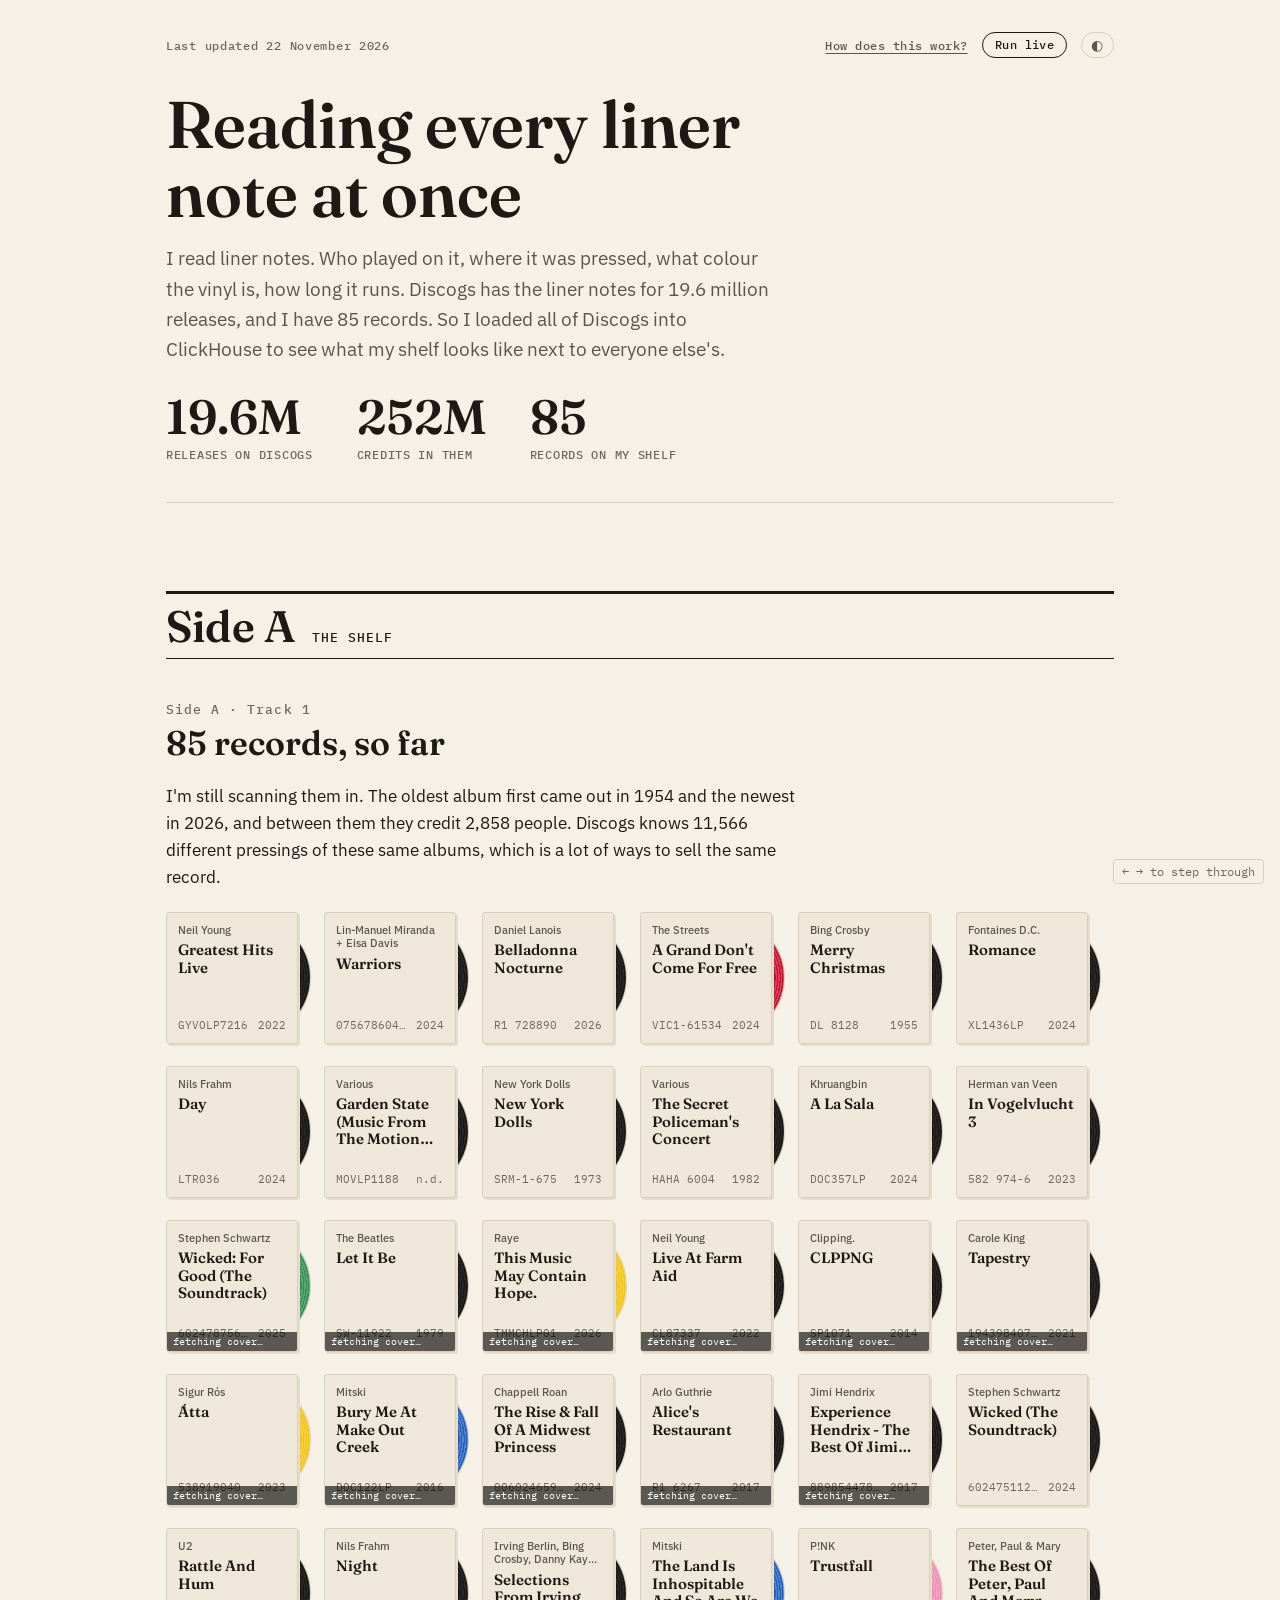
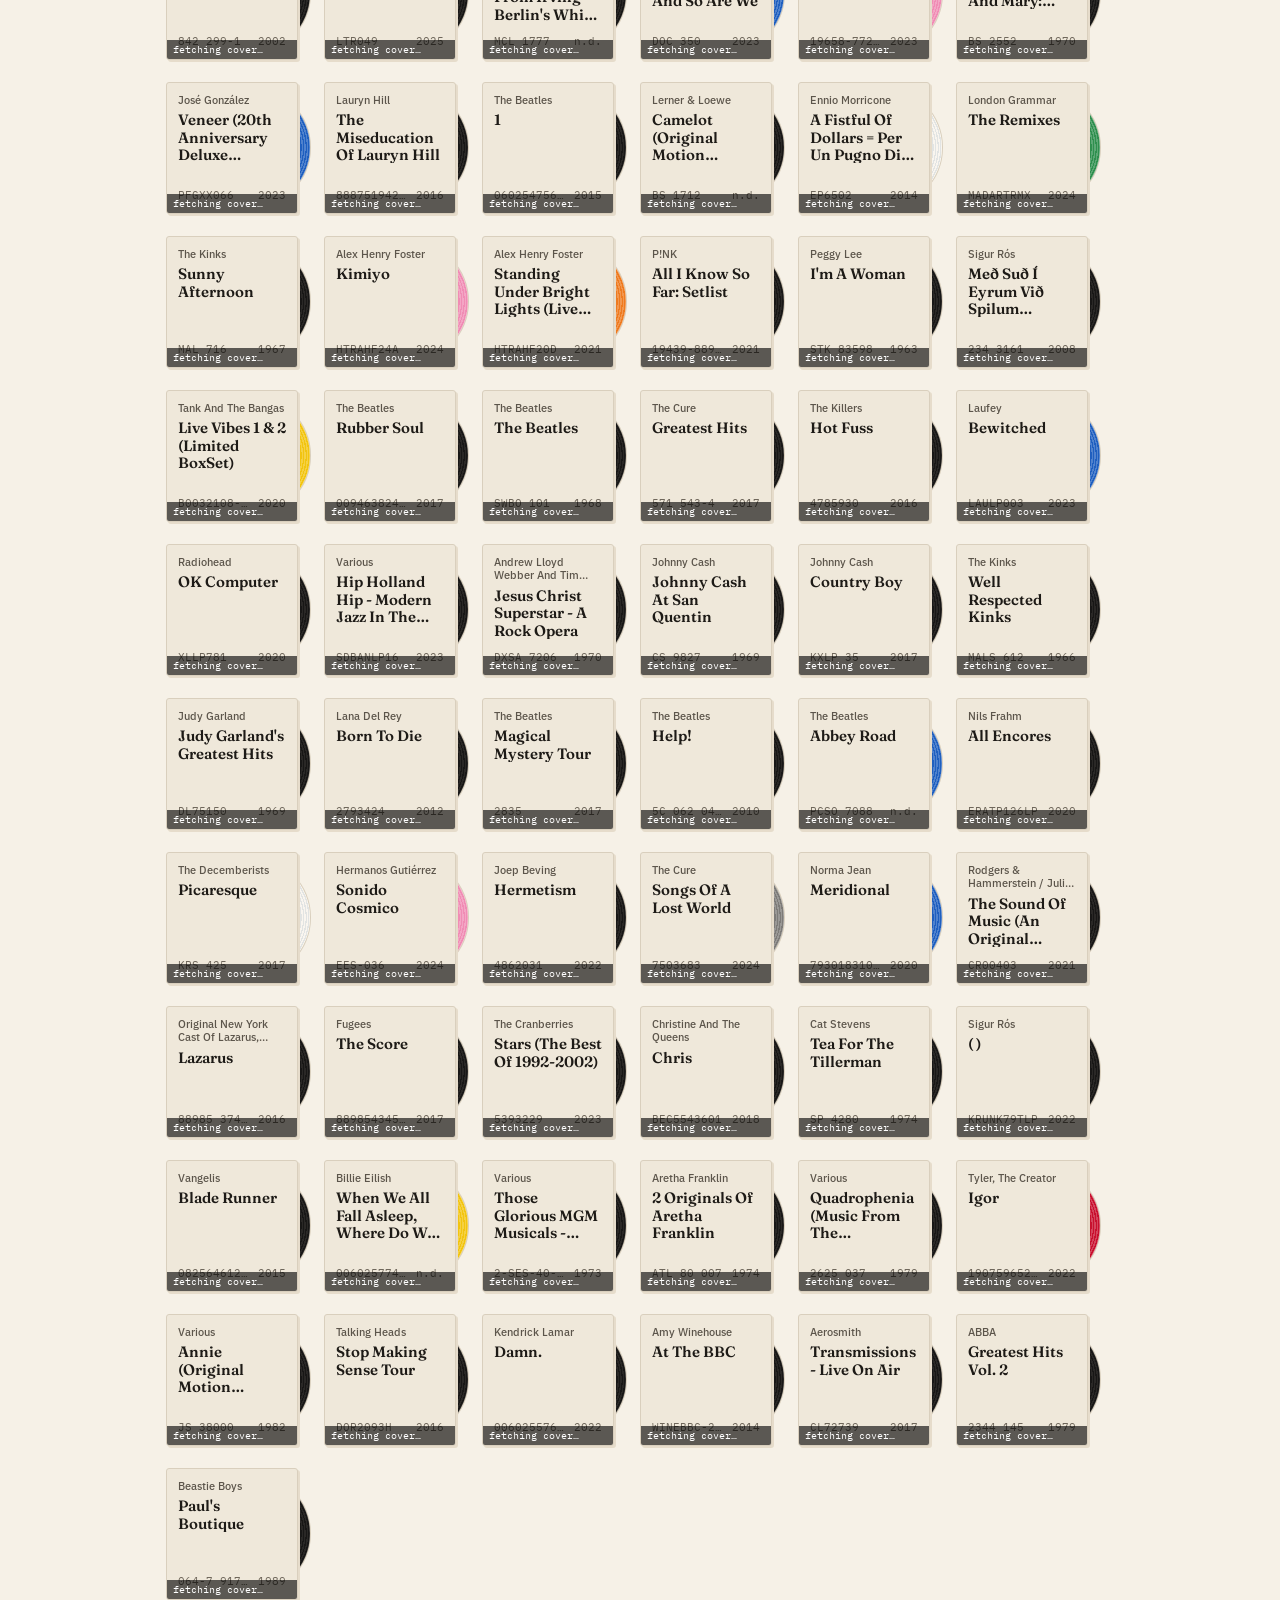
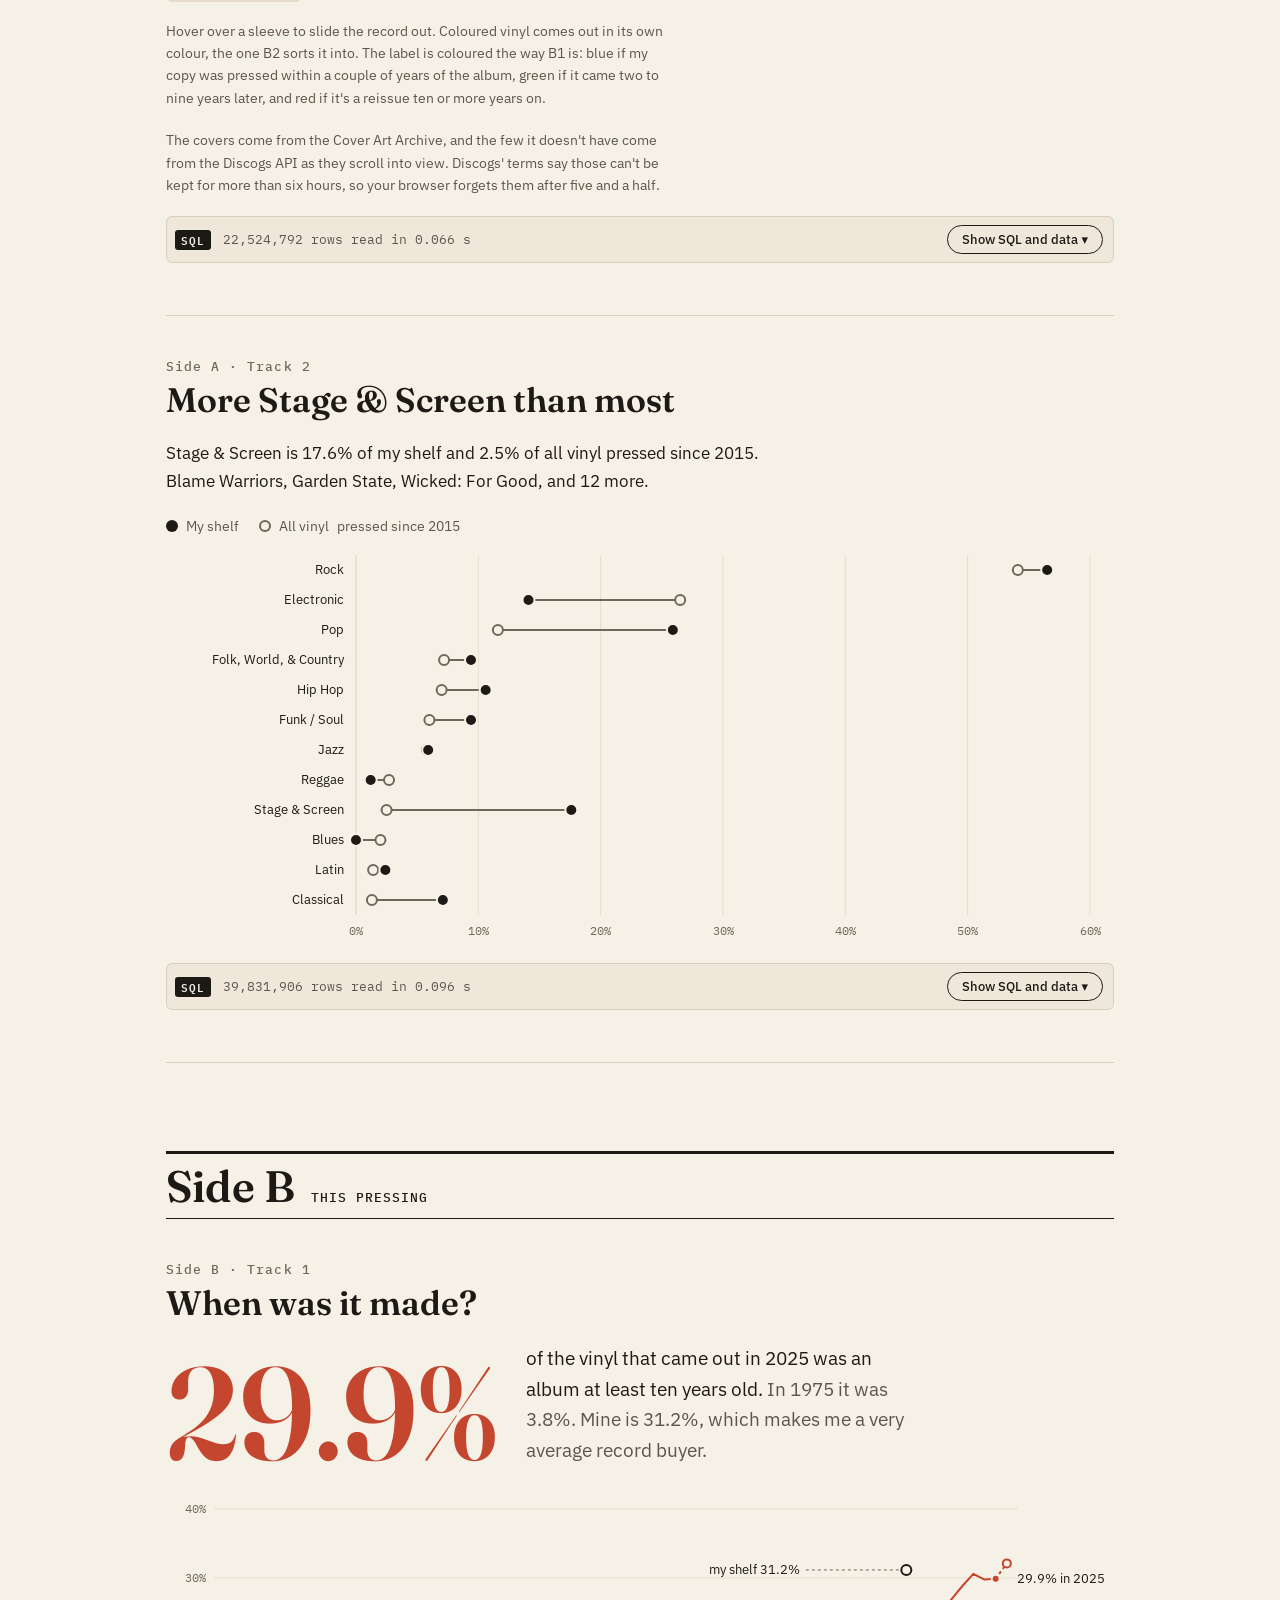
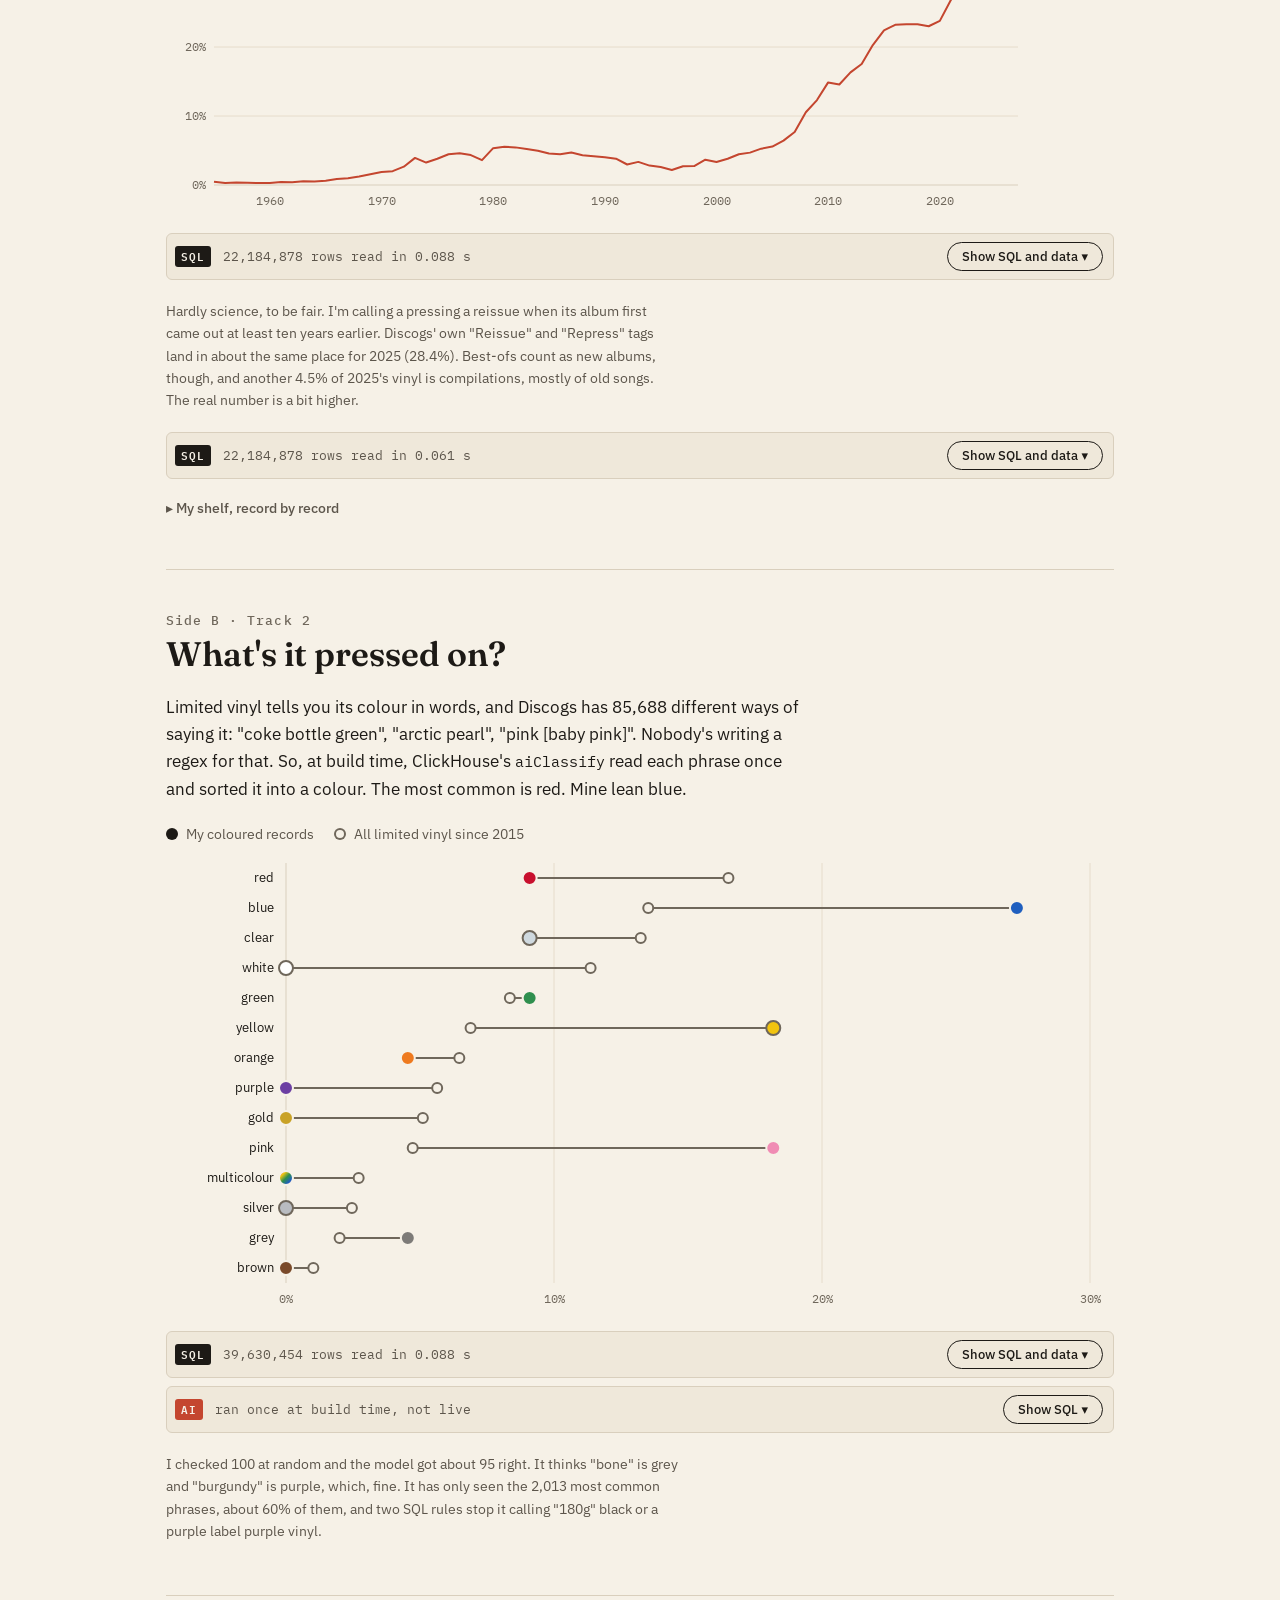
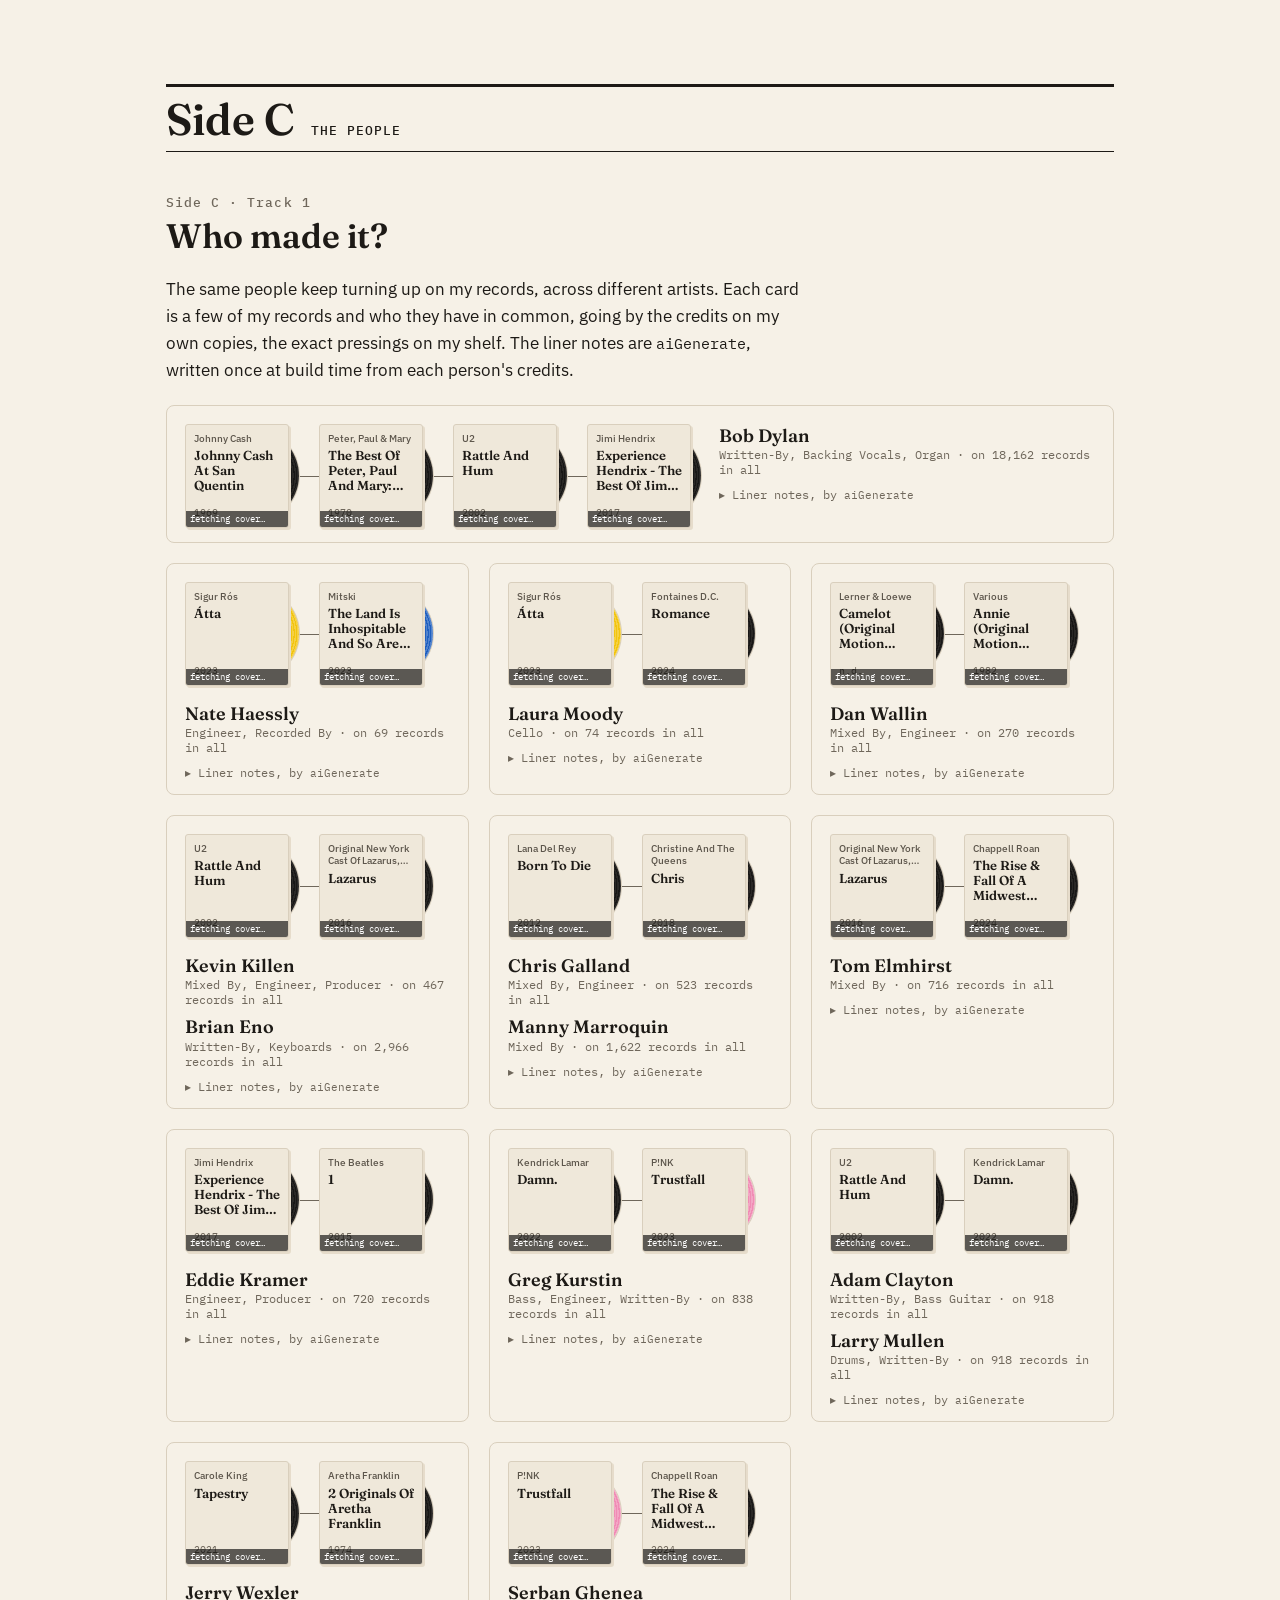
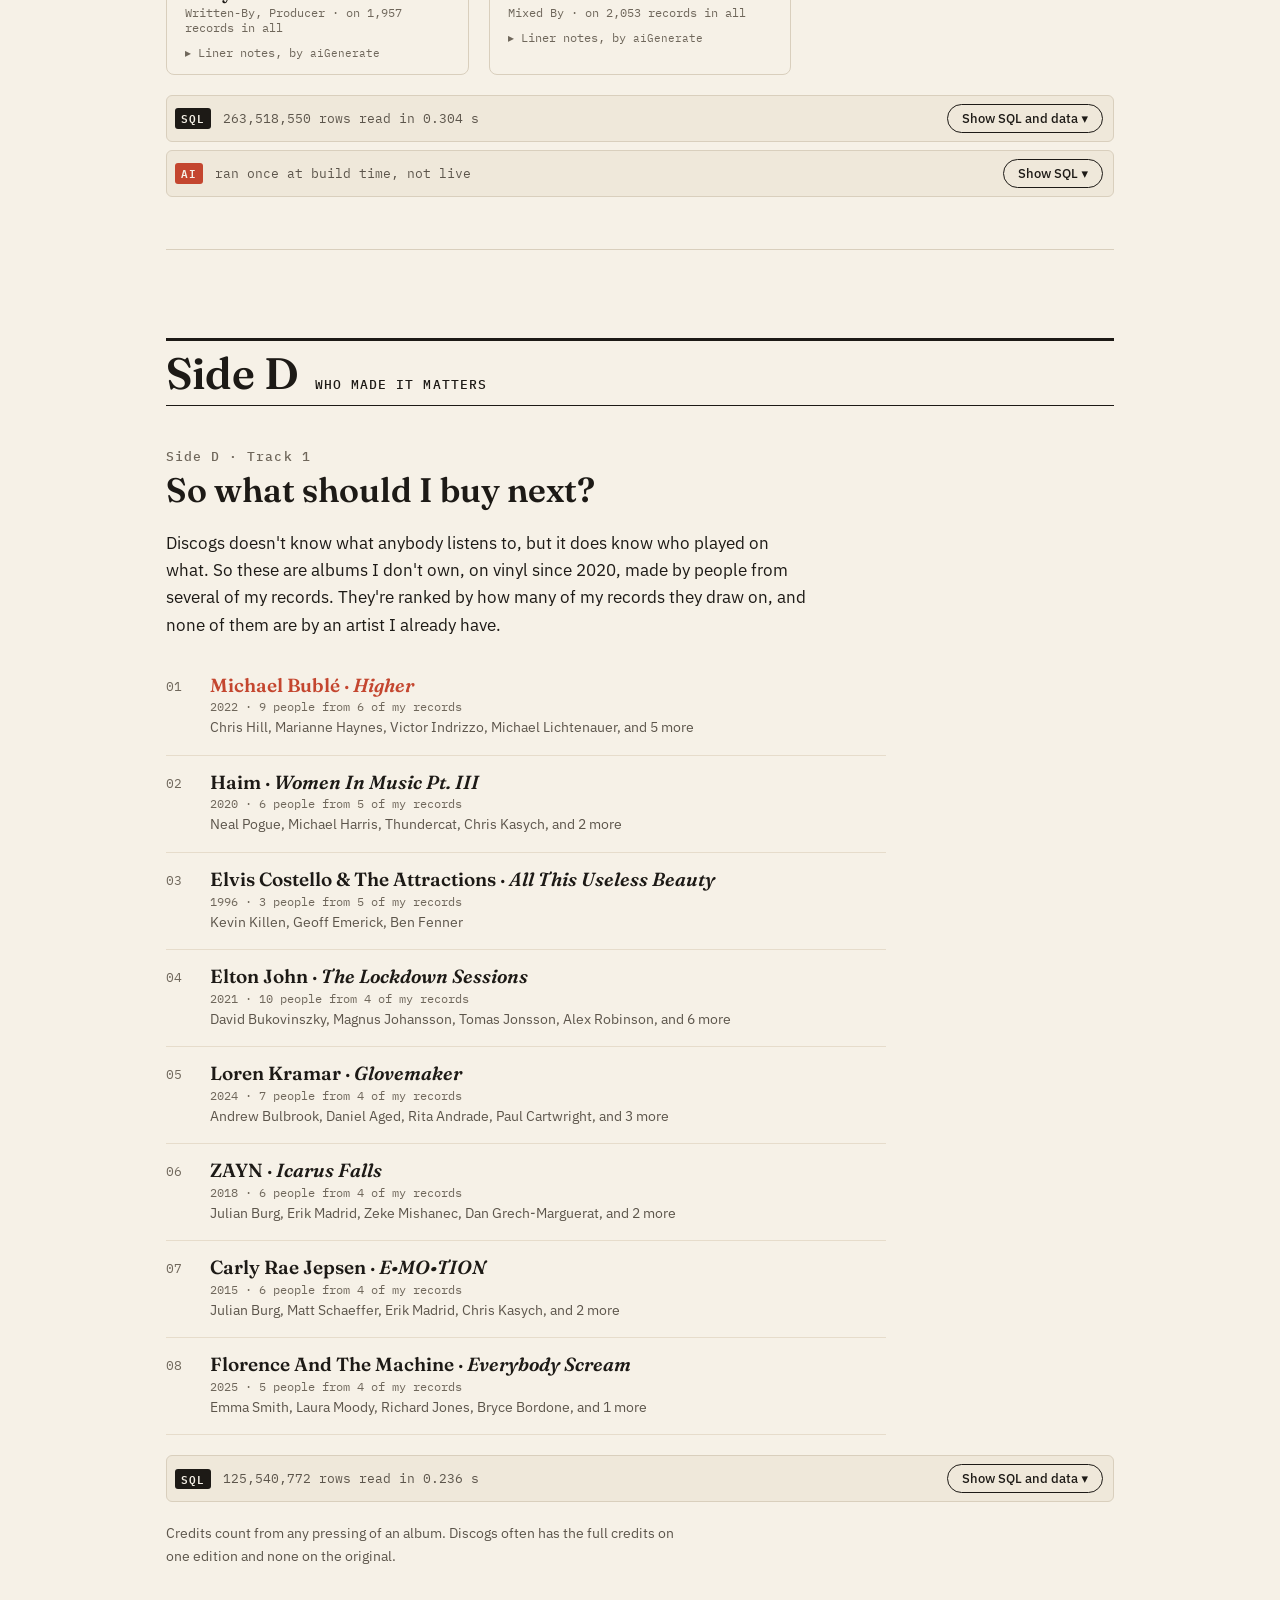
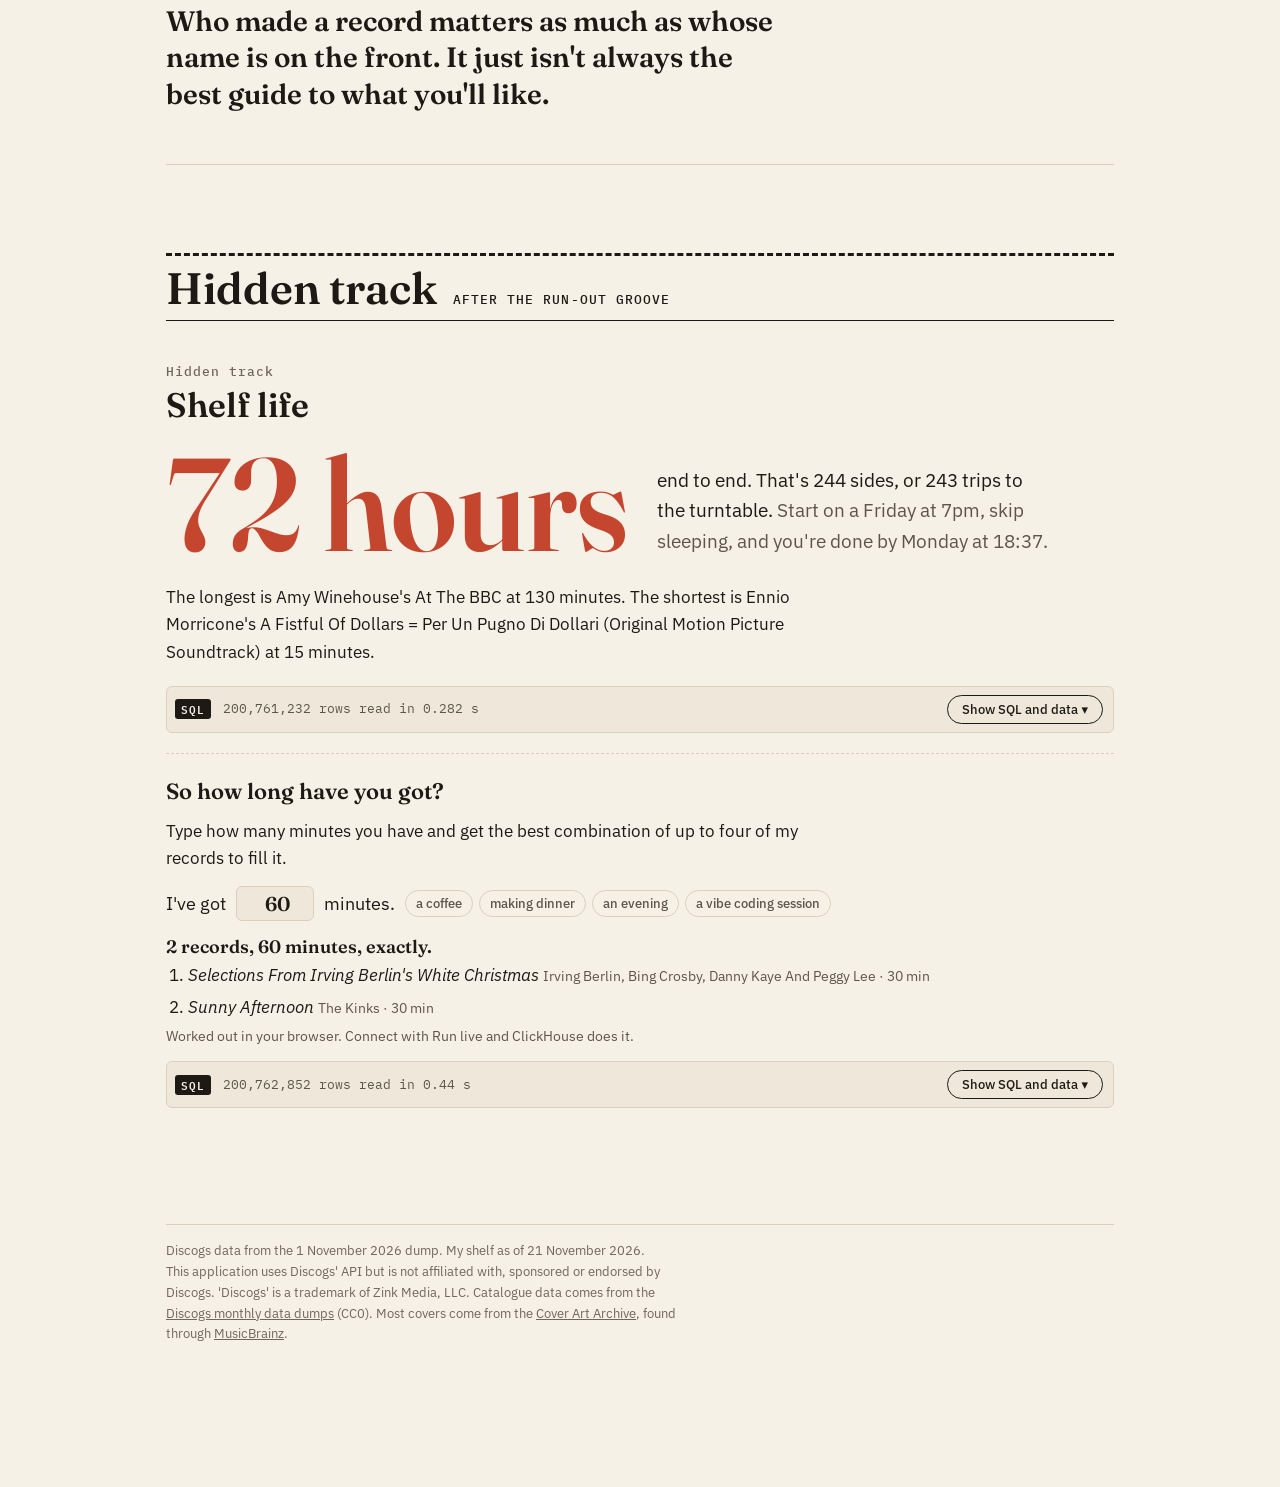
==== commit b575eaec: "Run live connects to my ClickHouse Cloud with one click - web/live.js knows my Cloud service and its" ====
--- a/web/index.html
+++ b/web/index.html
@@ -197,23 +197,29 @@
 <dialog id="connect" class="connect">
   <form method="dialog">
     <h2>Run it live</h2>
-    <p class="connect-soon"><span class="soon-tag">Coming soon</span> My own ClickHouse Cloud service behind this button, so Run live
-      works without typing anything. For now it needs <a href="https://github.com/tylerhannan/every-liner-note#run-it-live">a ClickHouse
-      of your own</a>.</p>
-    <p>Everything on this page came out of SQL. Connect a ClickHouse with the <code>discogs</code> database loaded and you can run
-      each query again, or edit it first. Use a read-only user. The password stays in this browser tab.</p>
-    <label>HTTP endpoint <input name="url" type="url" required autofocus placeholder="http://localhost:8123 or https://host.clickhouse.cloud:8443" autocomplete="url"></label>
-    <label>User <input name="user" placeholder="default" autocomplete="username"></label>
-    <label>Password <input name="password" type="password" autocomplete="current-password"></label>
-    <label class="check"><input name="remember" type="checkbox" checked> Remember until this tab closes</label>
+    <p>Everything on this page came out of SQL. Connect and you can run each query again, or edit it first and run your version.</p>
+    <div class="connect-public" data-public>
+      <button type="button" class="pick-btn primary" data-public-connect autofocus>Use my ClickHouse Cloud</button>
+      <span class="connect-hint">A read-only user on the same Discogs tables. Nothing to type.</span>
+    </div>
     <p class="connect-status" role="status"></p>
+    <details class="connect-own">
+      <summary>Or connect your own ClickHouse</summary>
+      <p>It needs the <code>discogs</code> database
+        <a href="https://github.com/tylerhannan/every-liner-note#your-own-clickhouse-cloud">loaded</a>, and a read-only user. The
+        password stays in this browser tab.</p>
+      <label>HTTP endpoint <input name="url" type="url" required placeholder="http://localhost:8123 or https://host.clickhouse.cloud:8443" autocomplete="url"></label>
+      <label>User <input name="user" placeholder="default" autocomplete="username"></label>
+      <label>Password <input name="password" type="password" autocomplete="current-password"></label>
+      <label class="check"><input name="remember" type="checkbox" checked> Remember until this tab closes</label>
+      <div class="connect-actions"><button type="submit" class="pick-btn">Connect</button></div>
+      <p class="footnote">This works with ClickHouse Cloud or a server on your laptop (<code>./dev/live.sh</code>), with no setup.
+        Use https for anything that isn't on your own machine.</p>
+    </details>
     <div class="connect-actions">
-      <button type="submit" class="pick-btn">Connect</button>
-      <button type="button" class="pick-btn ghost" data-cancel>Cancel</button>
+      <button type="button" class="pick-btn ghost" data-cancel>Close</button>
       <button type="button" class="pick-btn ghost" data-disconnect>Disconnect</button>
     </div>
-    <p class="footnote">This works with ClickHouse Cloud or a server on your laptop (<code>./dev/live.sh</code>), with no setup.
-      Use https for anything that isn't on your own machine.</p>
   </form>
 </dialog>
 <div class="tooltip" id="tooltip" role="status" aria-live="polite"></div>
--- a/web/style.css
+++ b/web/style.css
@@ -58,7 +58,7 @@
 .theme-toggle:hover, .connect-open:hover { background: var(--ink); color: var(--paper); border-color: var(--ink); }
 .is-live .connect-open { border-color: var(--catalogue); color: var(--catalogue); }
 .is-live .connect-open::before { content: "● "; }
-.connect-soon, .wip { margin: 0 0 14px; padding: 10px 12px; border: 1px dashed var(--reissue); border-radius: 6px; font-size: 14px; color: var(--ink-2); }
+.wip { margin: 0 0 14px; padding: 10px 12px; border: 1px dashed var(--reissue); border-radius: 6px; font-size: 14px; color: var(--ink-2); }
 .wip { margin: 28px 0 0; max-width: 64ch; font-size: 15px; }
 .soon-tag { display: inline-block; margin-right: 6px; font: 600 11px var(--mono); text-transform: uppercase; letter-spacing: 0.06em; color: var(--reissue); }
 
@@ -237,6 +237,16 @@
 .pick-btn { font: 500 14px var(--sans); color: var(--ink); background: none; border: 1px solid var(--ink); border-radius: 999px; padding: 9px 16px; cursor: pointer; }
 .pick-btn:hover { background: var(--ink); color: var(--paper); }
 .pick-btn.ghost { border-color: var(--rule); color: var(--ink-2); }
+.pick-btn.primary { background: var(--ink); color: var(--paper); }
+.pick-btn.primary:hover { background: none; color: var(--ink); }
+.connect-public { display: flex; flex-wrap: wrap; align-items: center; gap: 10px 14px; margin: 16px 0 6px; }
+.connect-hint { font-size: 14px; color: var(--ink-3); }
+.connect-own { margin: 8px 0 14px; border-top: 1px solid var(--rule); padding-top: 12px; }
+.connect-own > summary { cursor: pointer; font: 500 14px var(--sans); color: var(--ink-2); list-style: none; }
+.connect-own > summary::-webkit-details-marker { display: none; }
+.connect-own > summary::before { content: "▸ "; }
+.connect-own[open] > summary::before { content: "▾ "; }
+.connect-own > p { margin-top: 10px; }
 
 /* How it works page */
 .flow { list-style: none; padding: 0; counter-reset: flow; max-width: 64ch; }
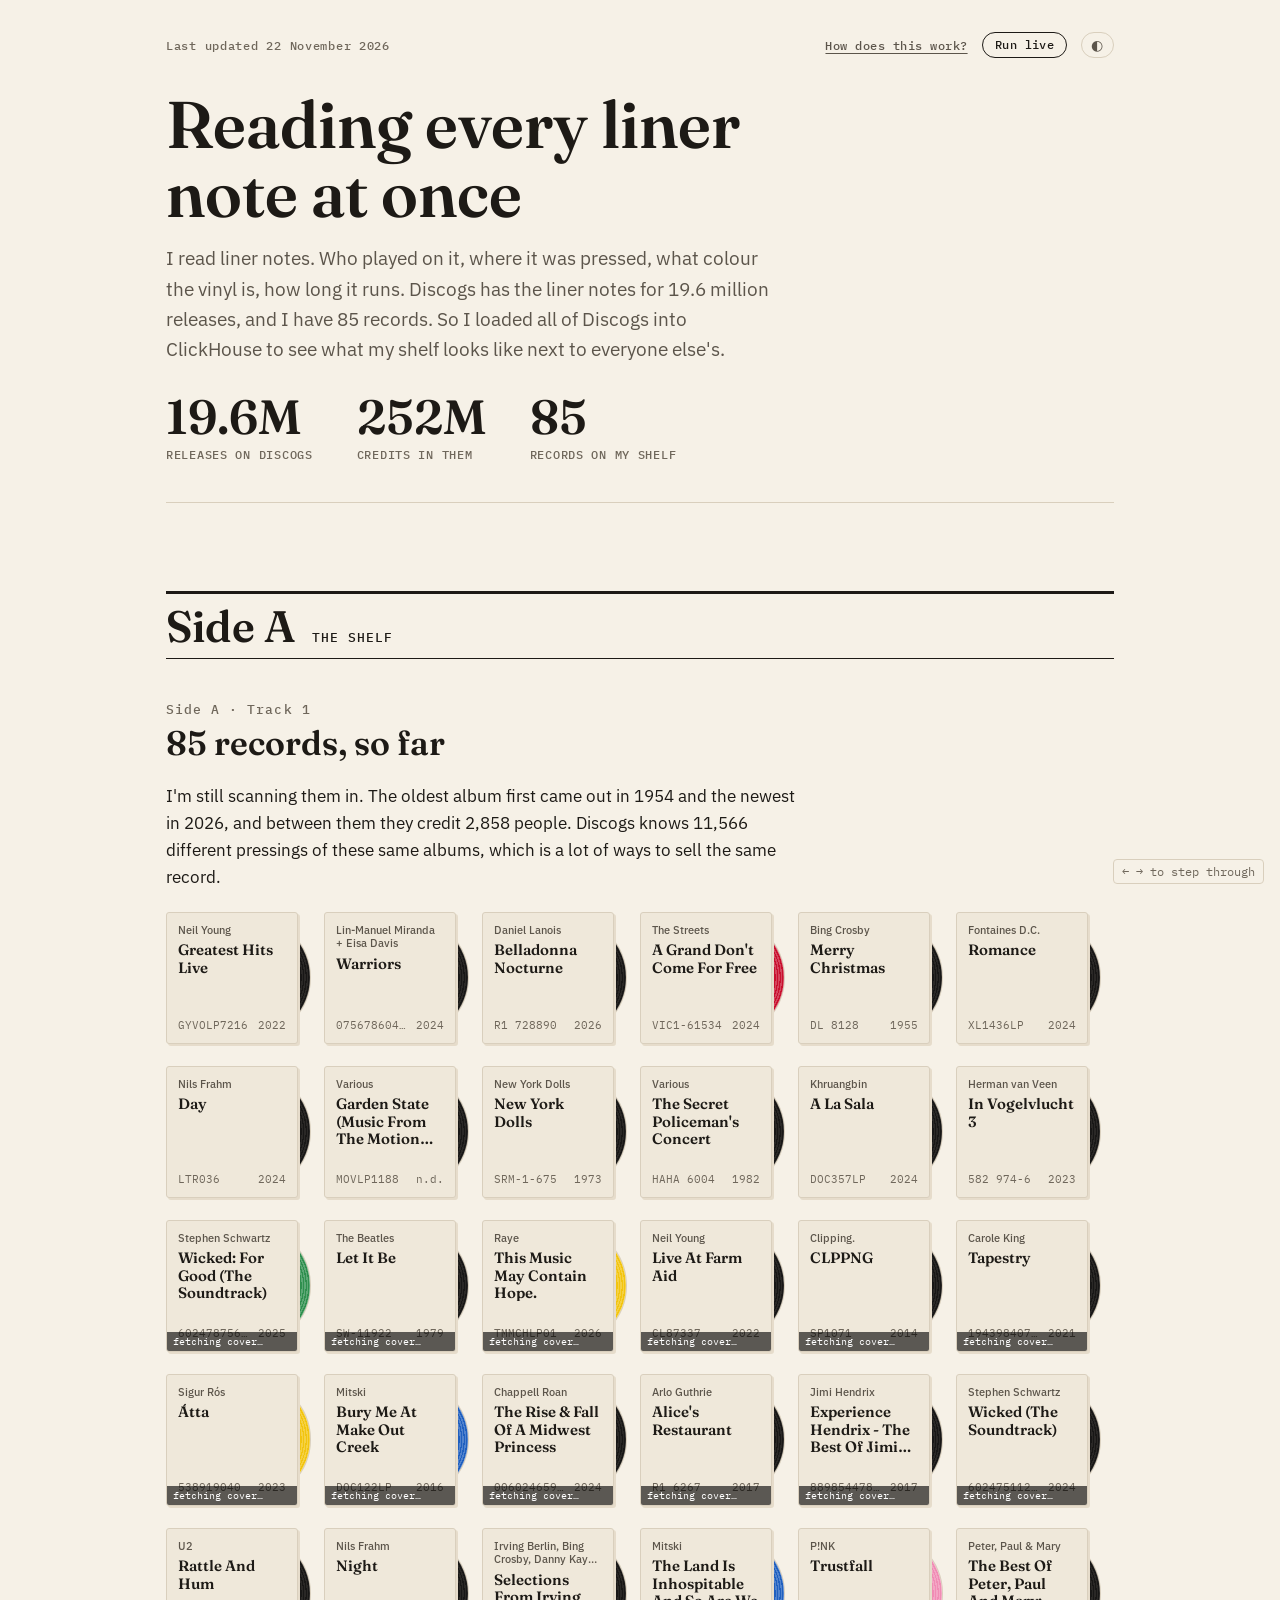
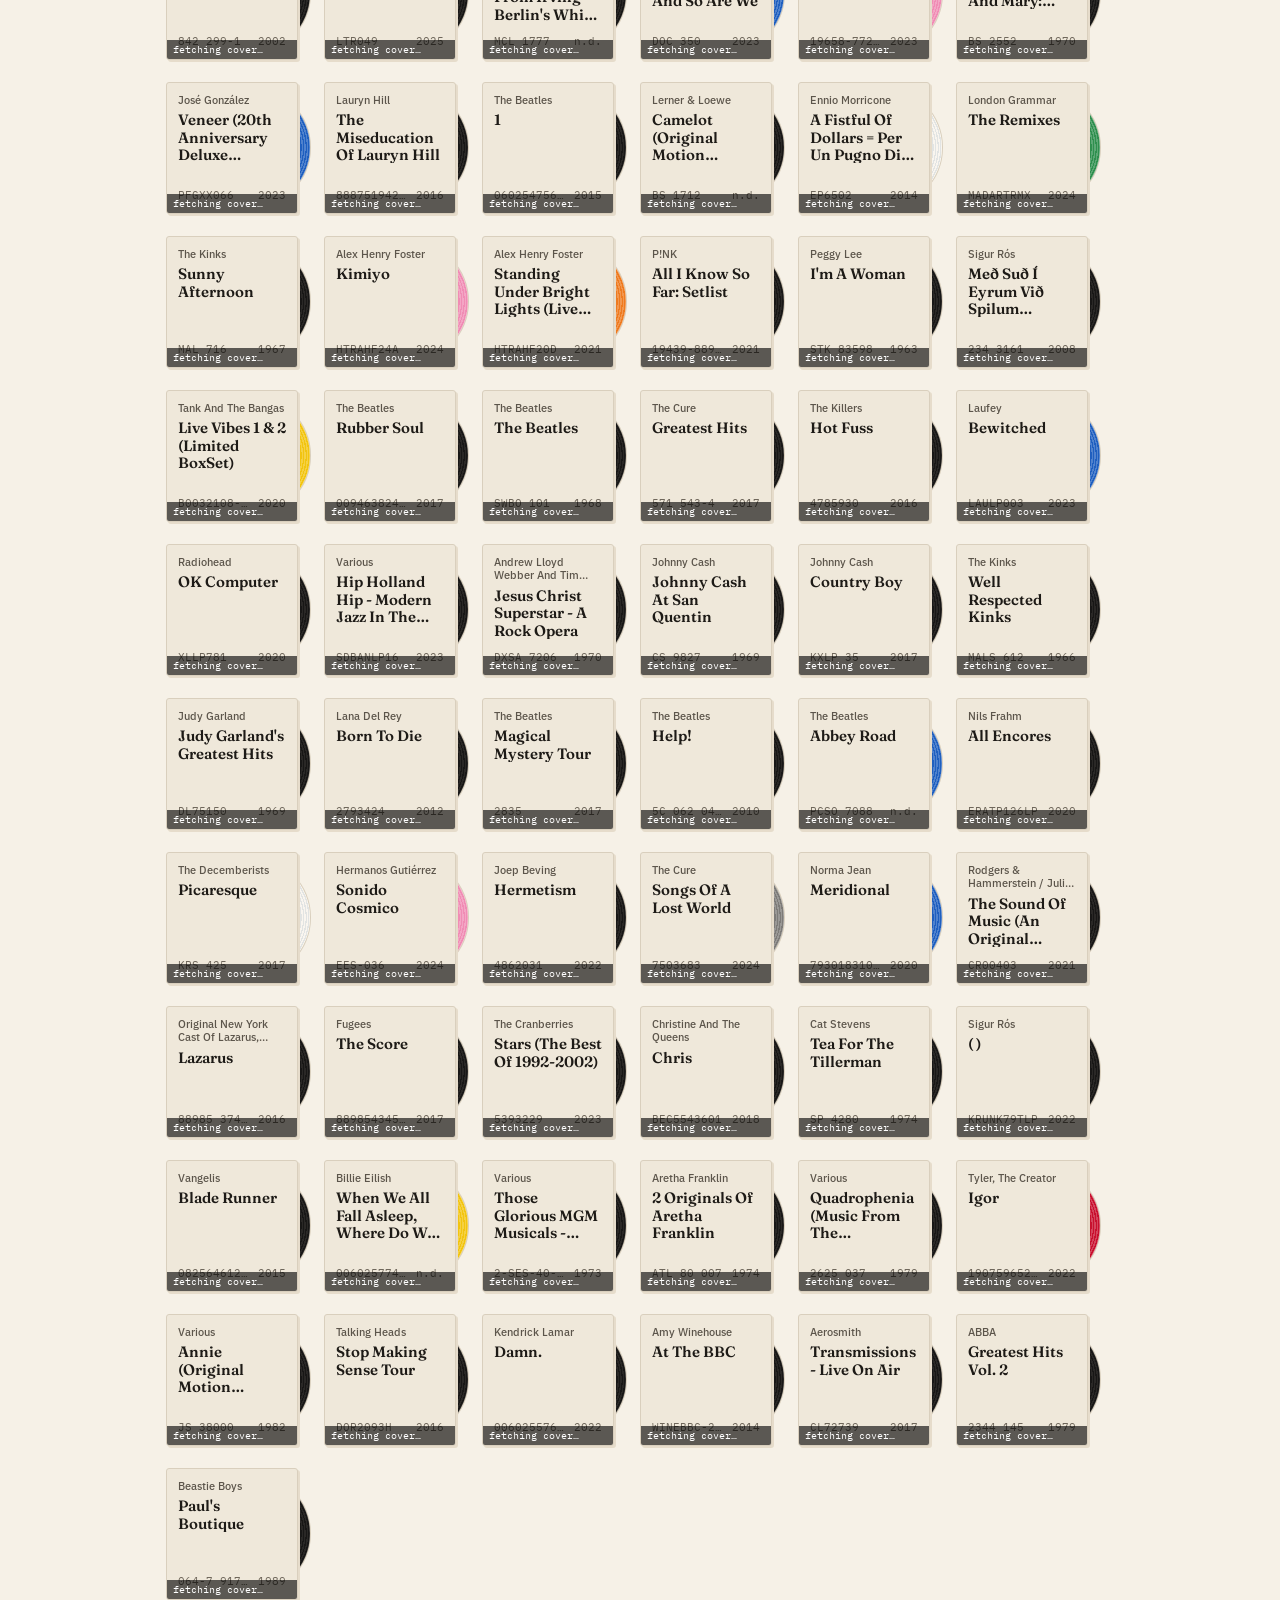
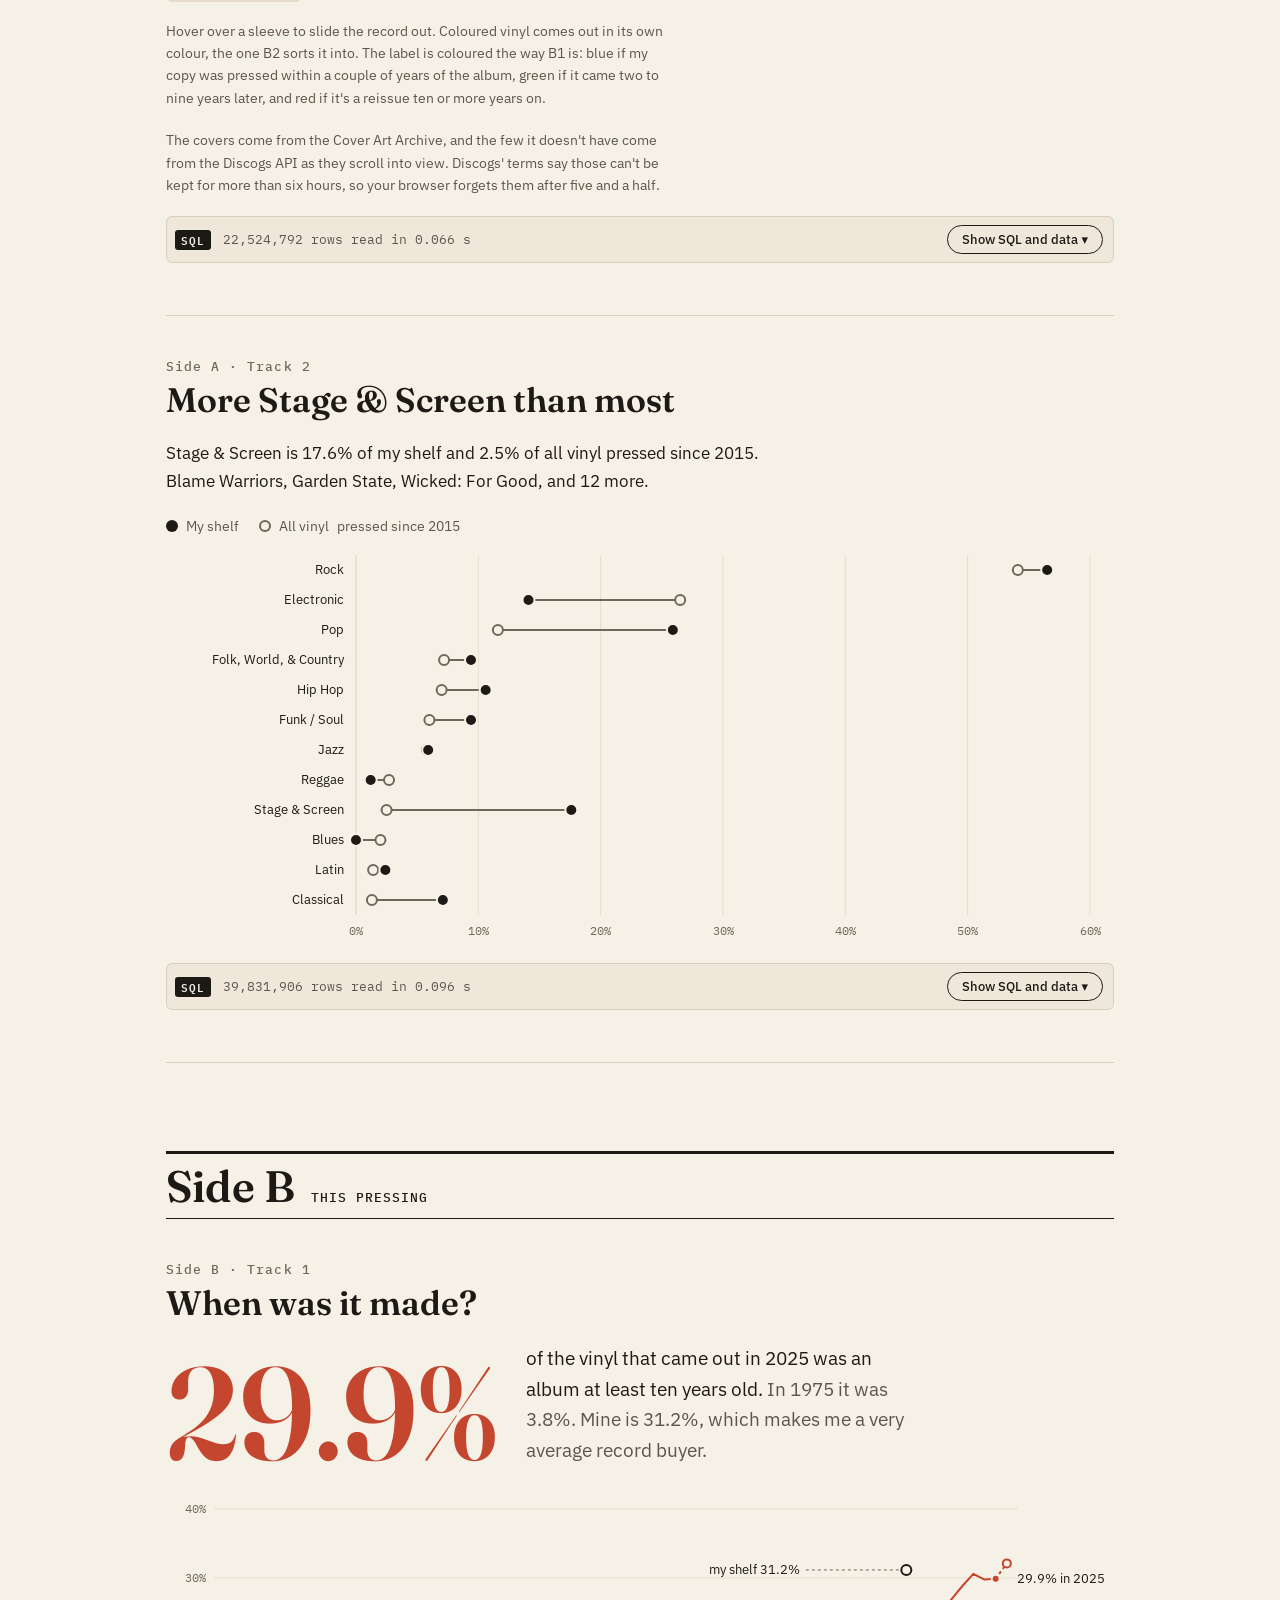
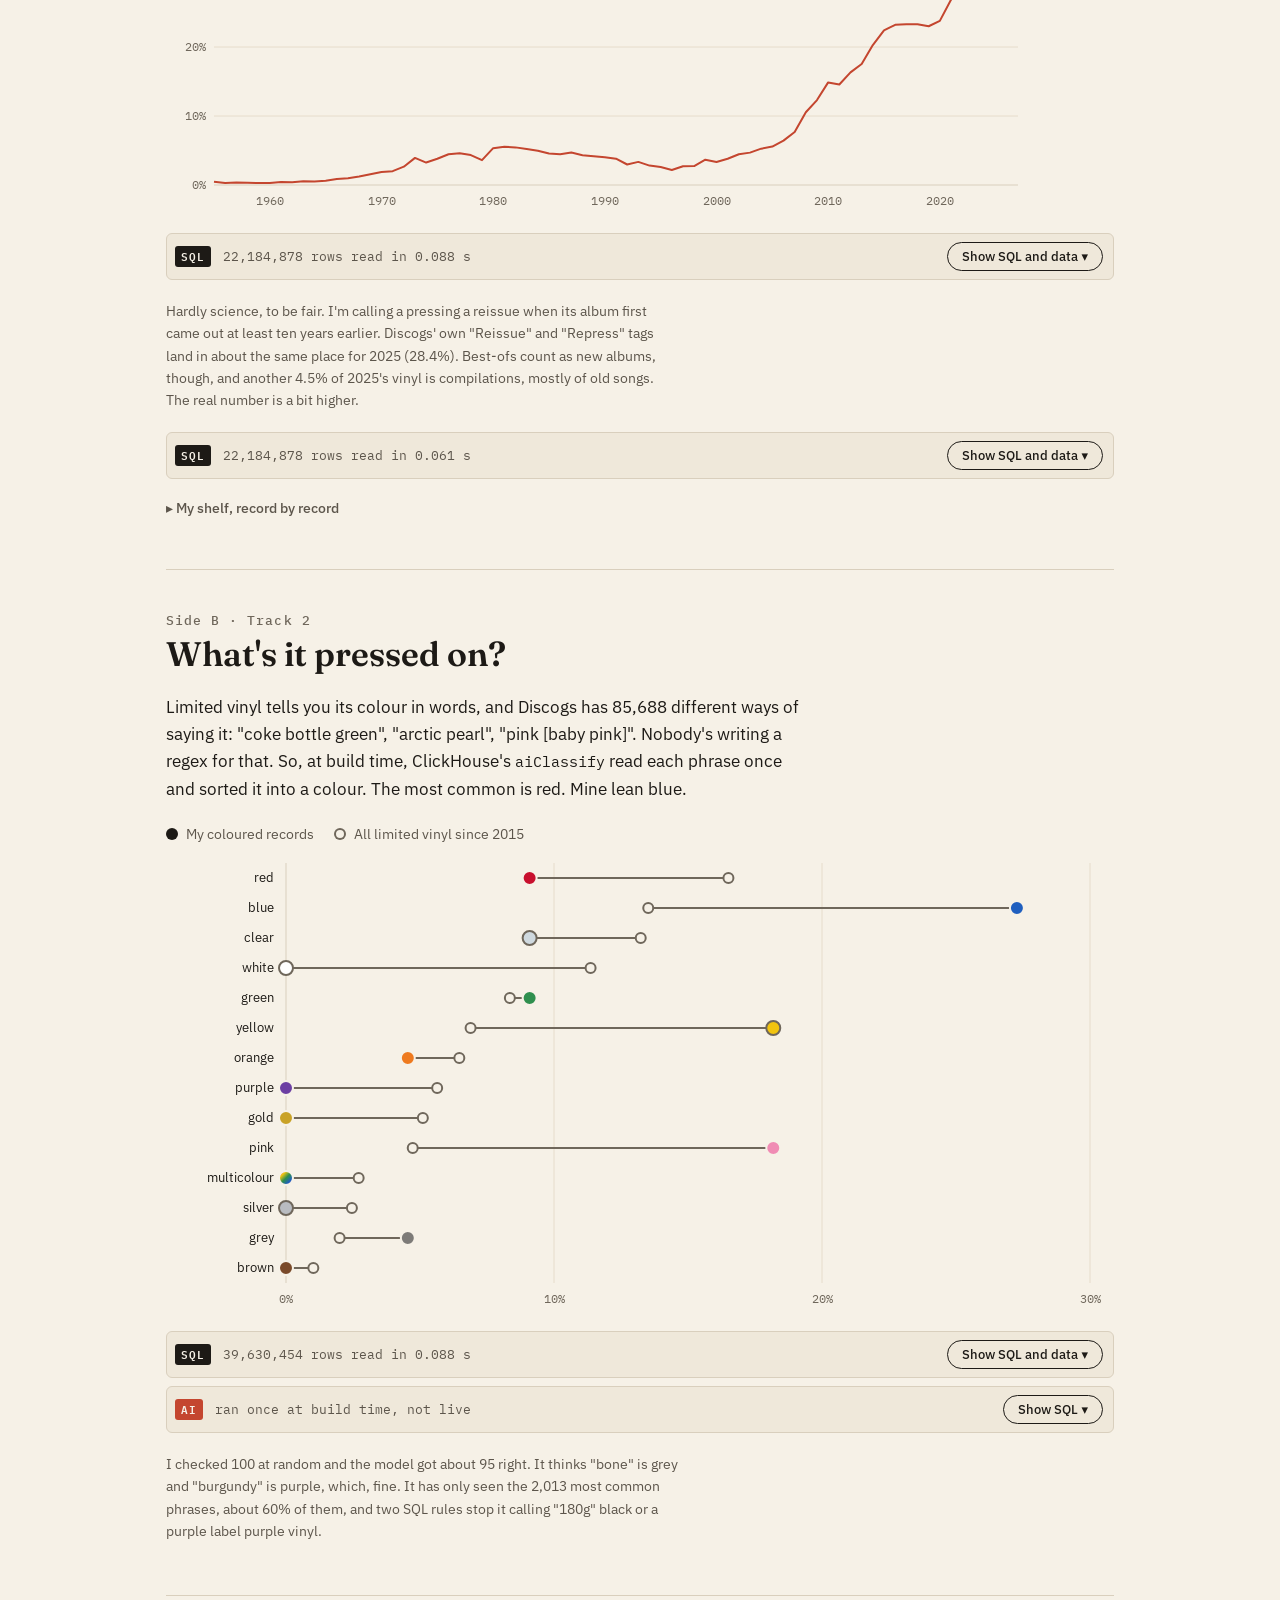
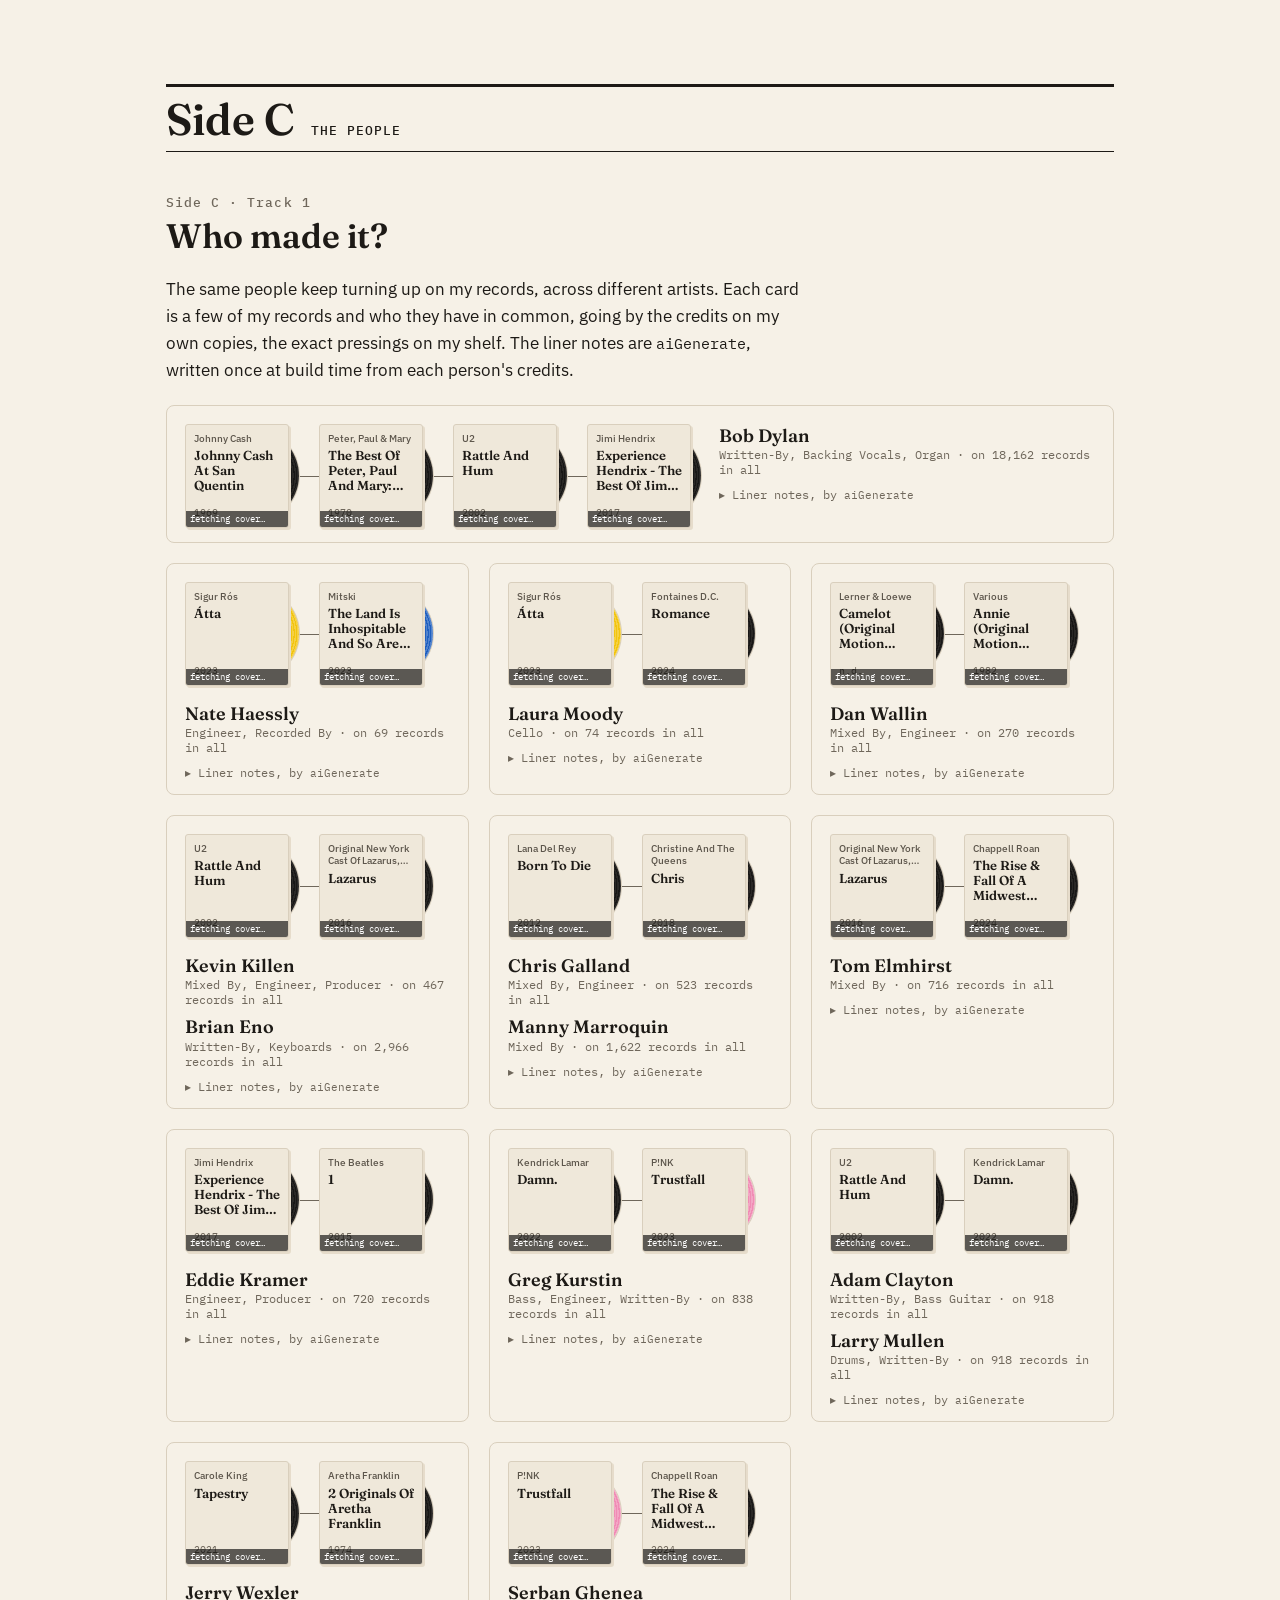
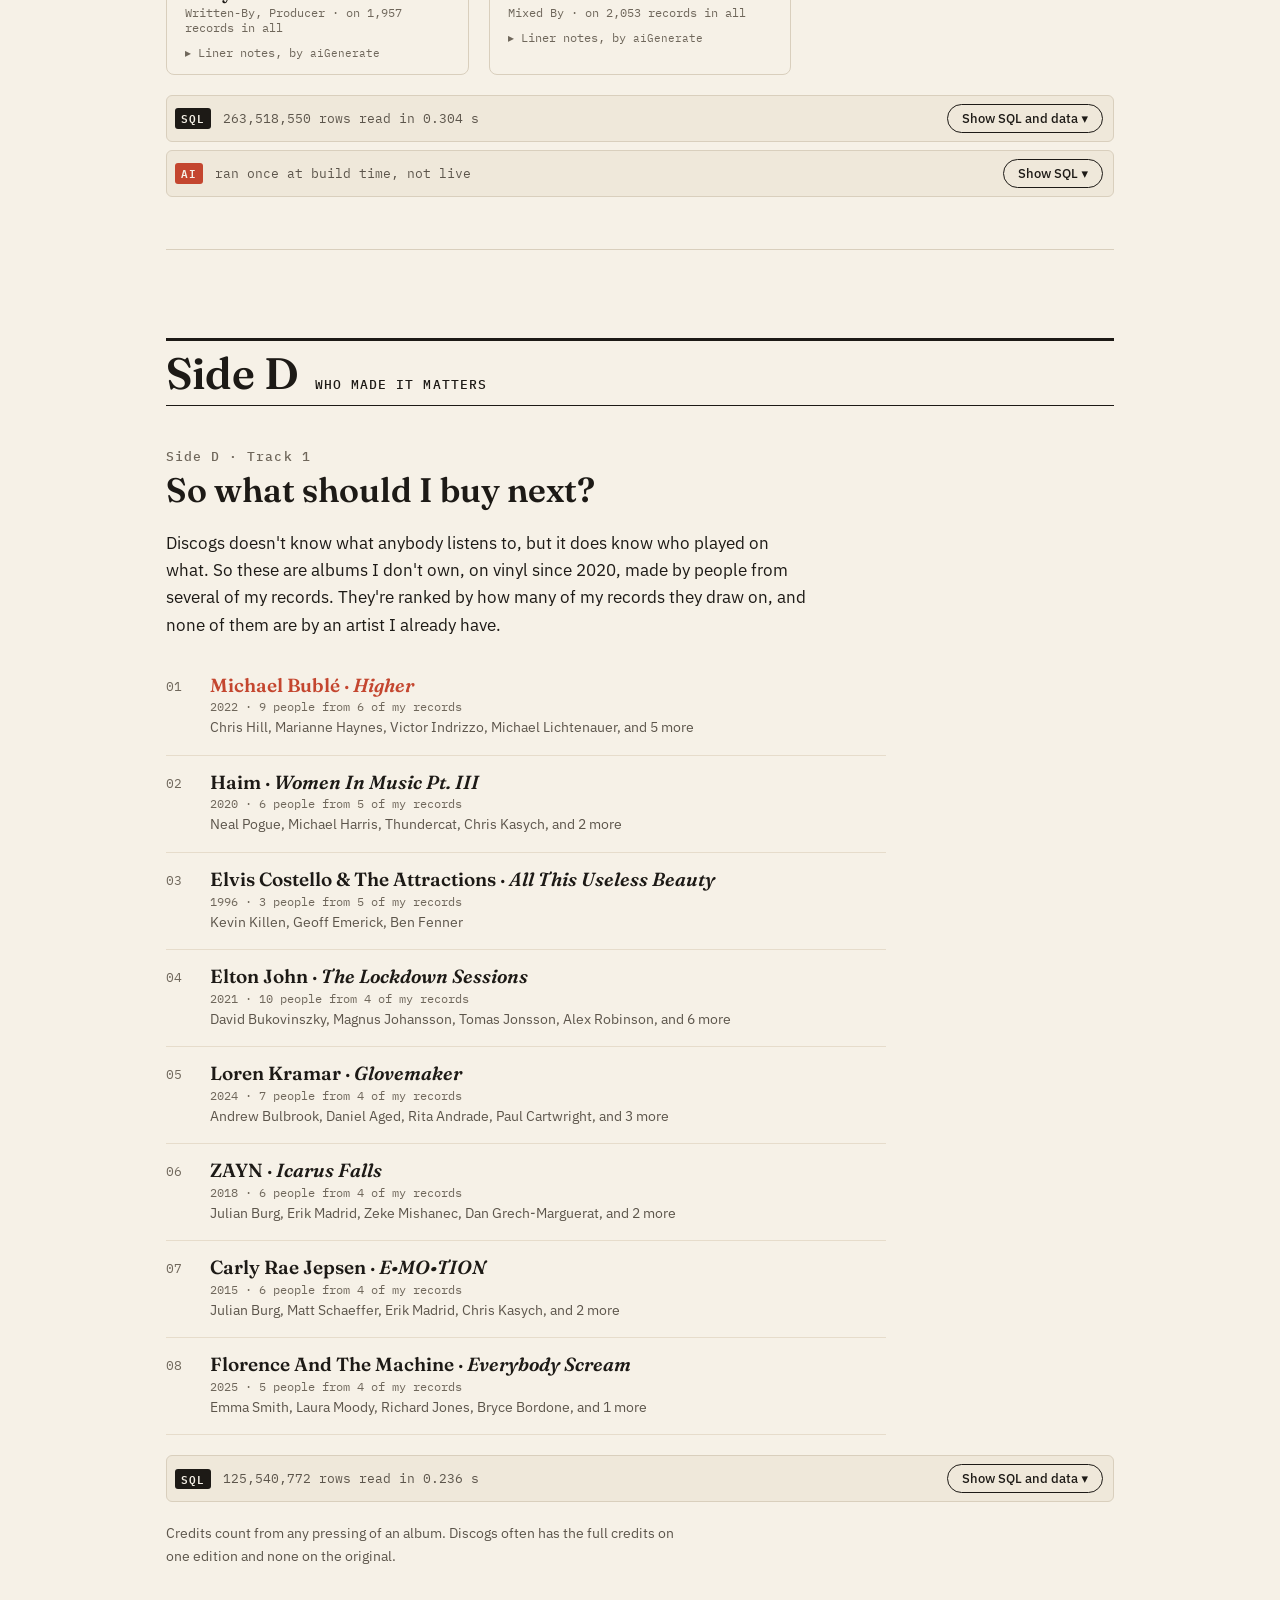
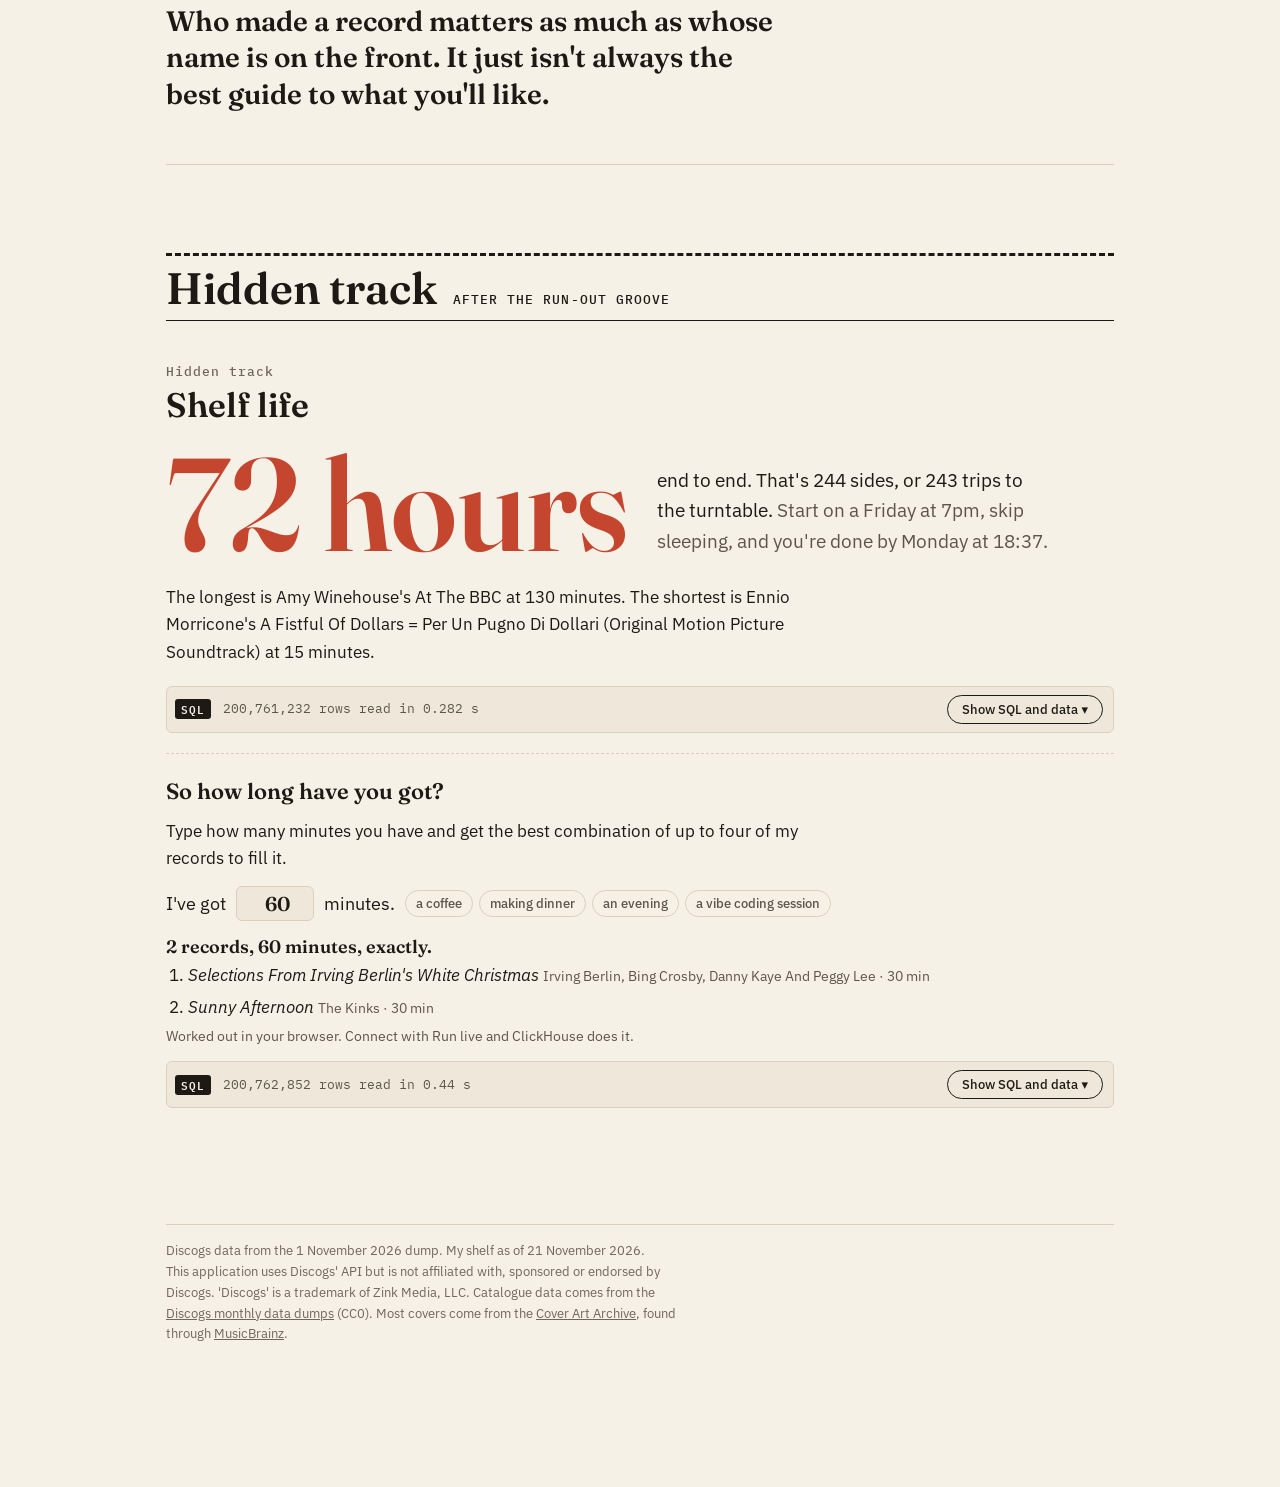
==== commit b990b59a: "Tighter limits for the public user, and connect-your-own on show - The web user can read at most 1.5" ====
--- a/web/index.html
+++ b/web/index.html
@@ -203,8 +203,8 @@
       <span class="connect-hint">A read-only user on the same Discogs tables. Nothing to type.</span>
     </div>
     <p class="connect-status" role="status"></p>
-    <details class="connect-own">
-      <summary>Or connect your own ClickHouse</summary>
+    <div class="connect-own">
+      <h3>Or connect your own ClickHouse</h3>
       <p>It needs the <code>discogs</code> database
         <a href="https://github.com/tylerhannan/every-liner-note#your-own-clickhouse-cloud">loaded</a>, and a read-only user. The
         password stays in this browser tab.</p>
@@ -215,7 +215,7 @@
       <div class="connect-actions"><button type="submit" class="pick-btn">Connect</button></div>
       <p class="footnote">This works with ClickHouse Cloud or a server on your laptop (<code>./dev/live.sh</code>), with no setup.
         Use https for anything that isn't on your own machine.</p>
-    </details>
+    </div>
     <div class="connect-actions">
       <button type="button" class="pick-btn ghost" data-cancel>Close</button>
       <button type="button" class="pick-btn ghost" data-disconnect>Disconnect</button>
--- a/web/style.css
+++ b/web/style.css
@@ -242,11 +242,8 @@
 .connect-public { display: flex; flex-wrap: wrap; align-items: center; gap: 10px 14px; margin: 16px 0 6px; }
 .connect-hint { font-size: 14px; color: var(--ink-3); }
 .connect-own { margin: 8px 0 14px; border-top: 1px solid var(--rule); padding-top: 12px; }
-.connect-own > summary { cursor: pointer; font: 500 14px var(--sans); color: var(--ink-2); list-style: none; }
-.connect-own > summary::-webkit-details-marker { display: none; }
-.connect-own > summary::before { content: "▸ "; }
-.connect-own[open] > summary::before { content: "▾ "; }
-.connect-own > p { margin-top: 10px; }
+.connect-own h3 { font: 600 16px var(--serif); margin: 0; }
+.connect-own > p { margin-top: 8px; }
 
 /* How it works page */
 .flow { list-style: none; padding: 0; counter-reset: flow; max-width: 64ch; }
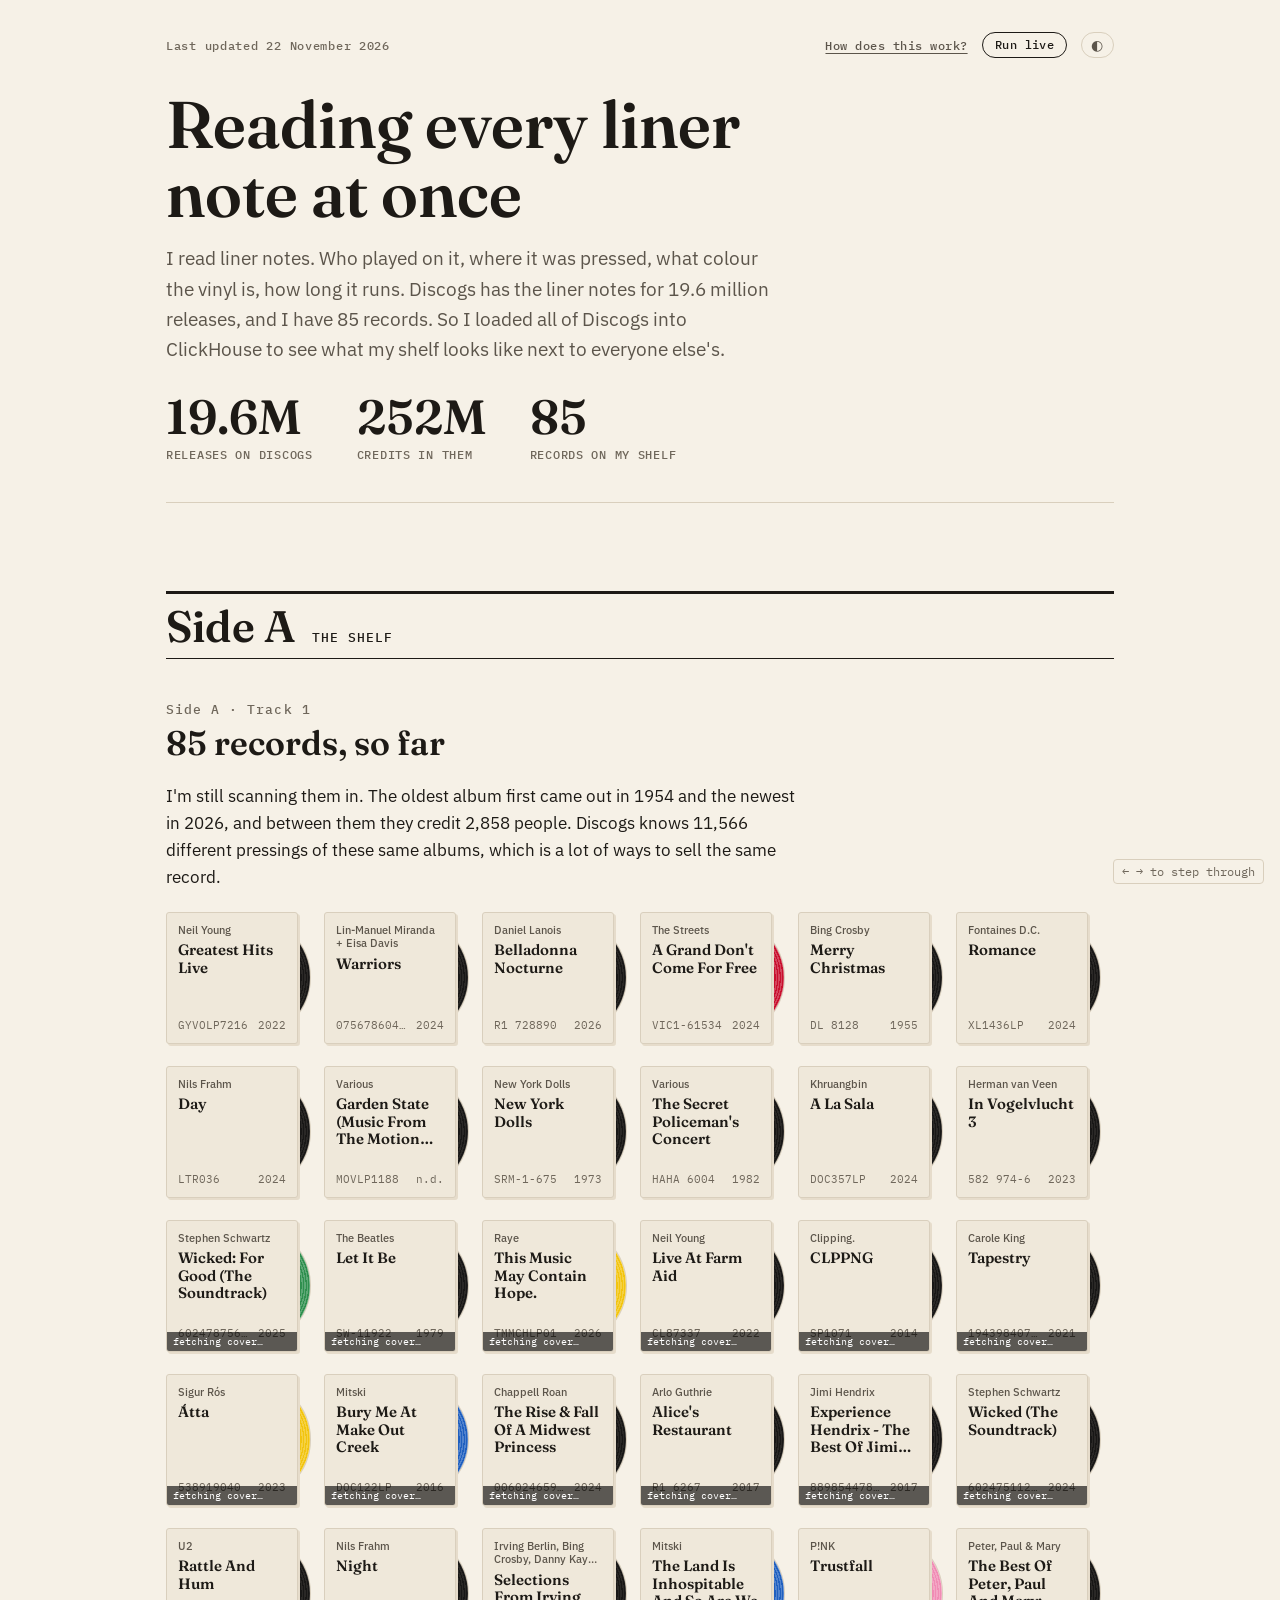
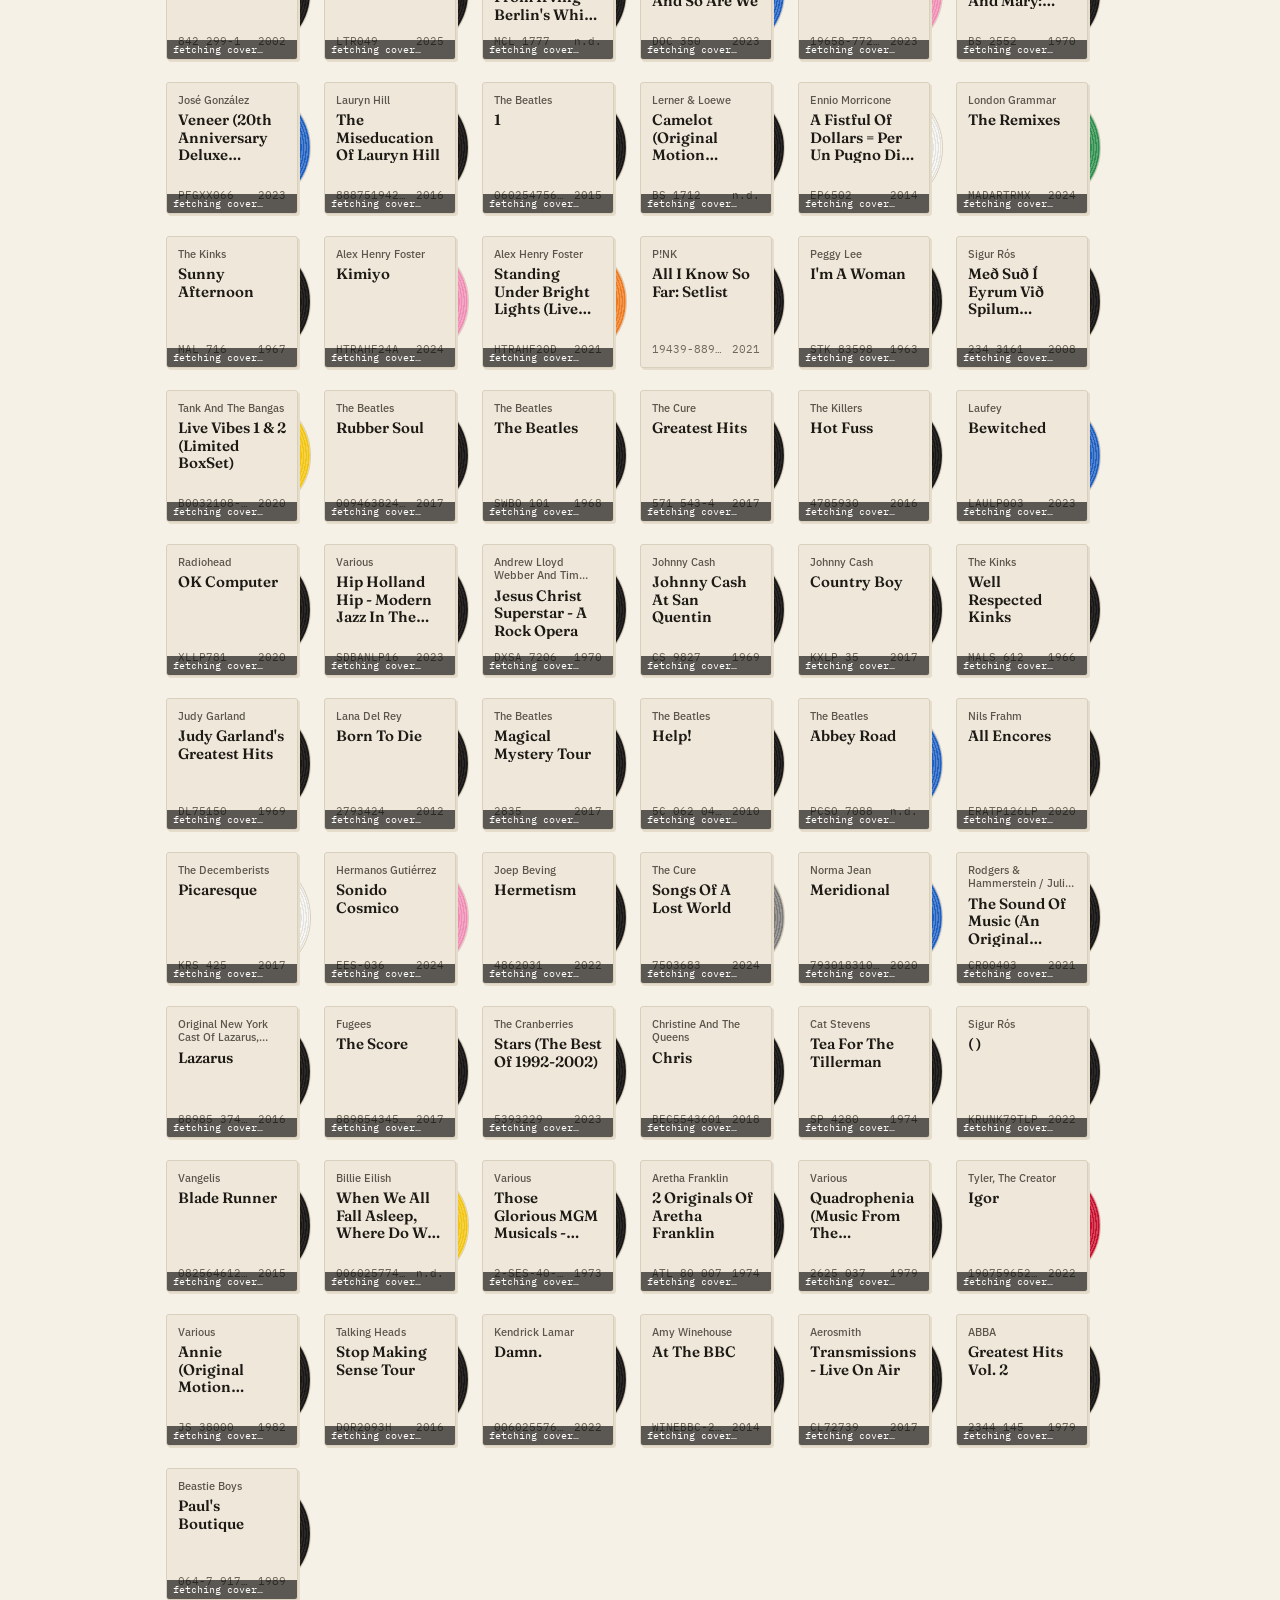
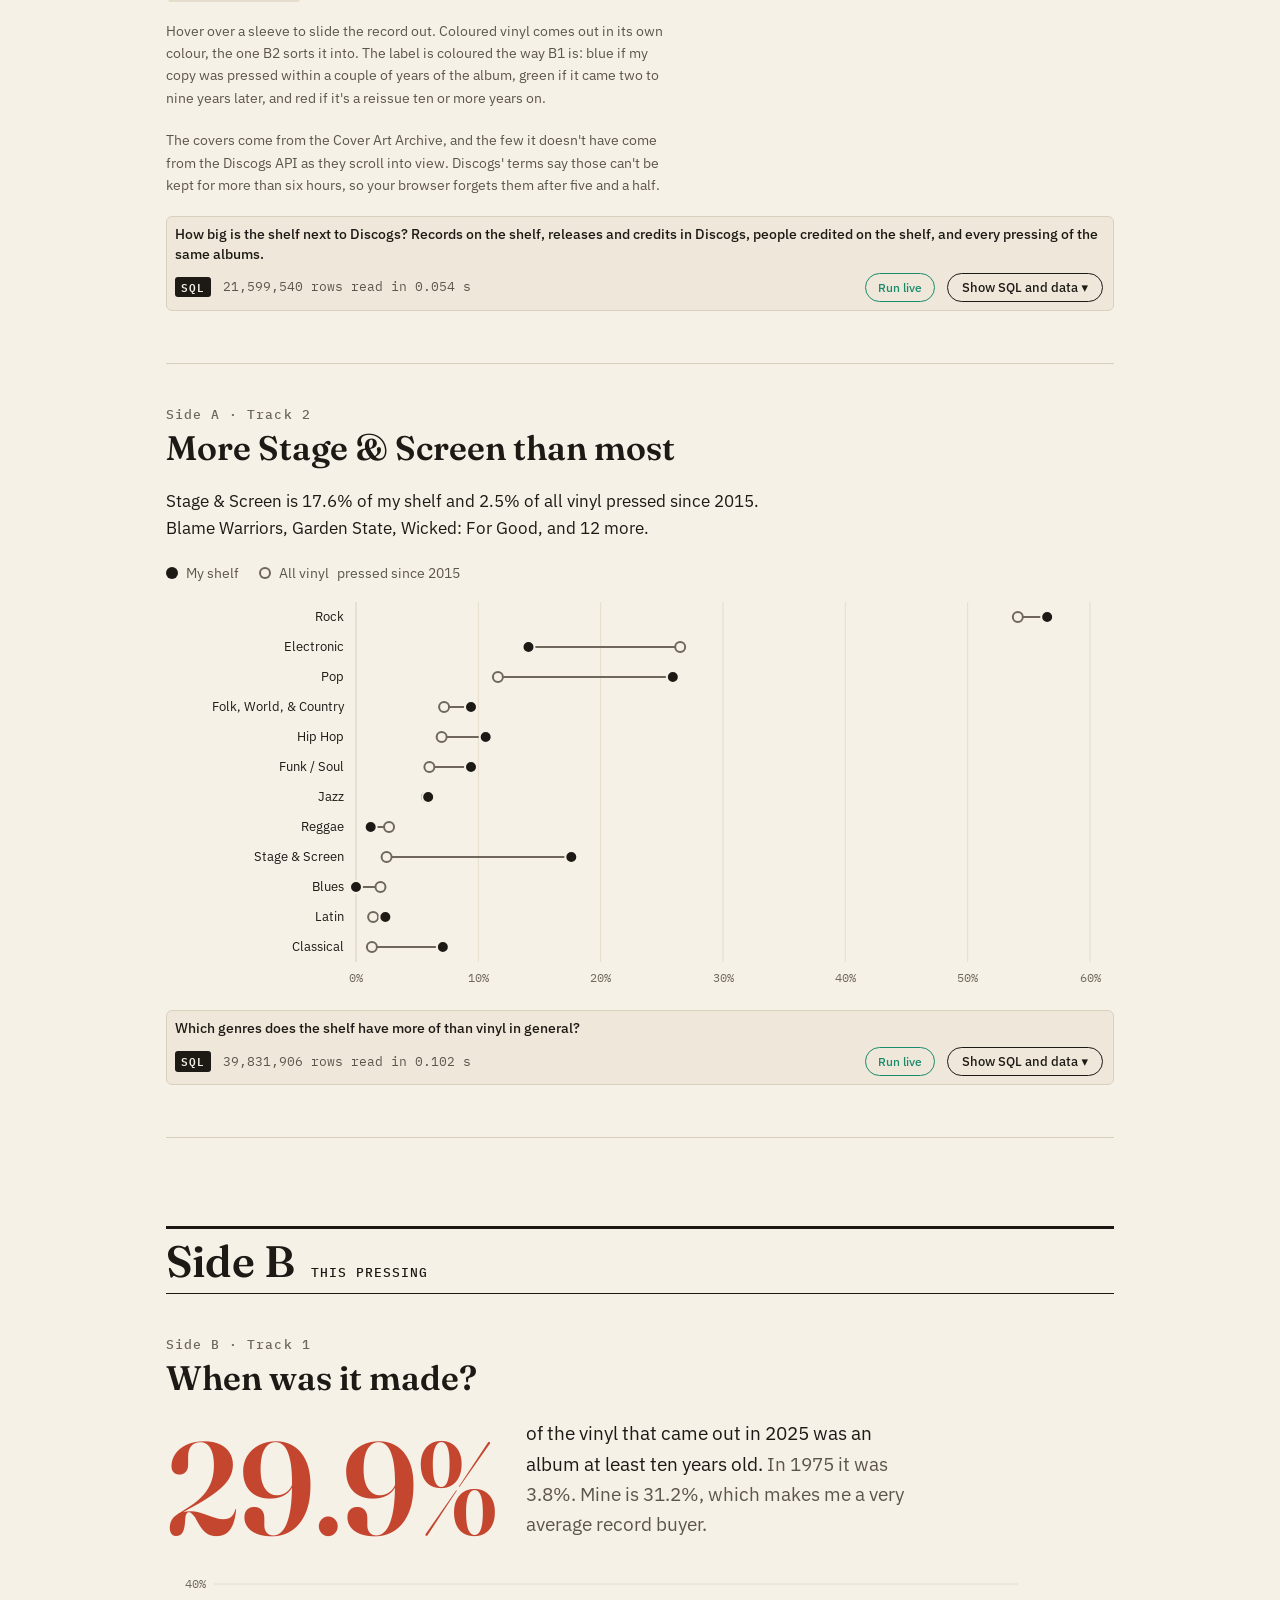
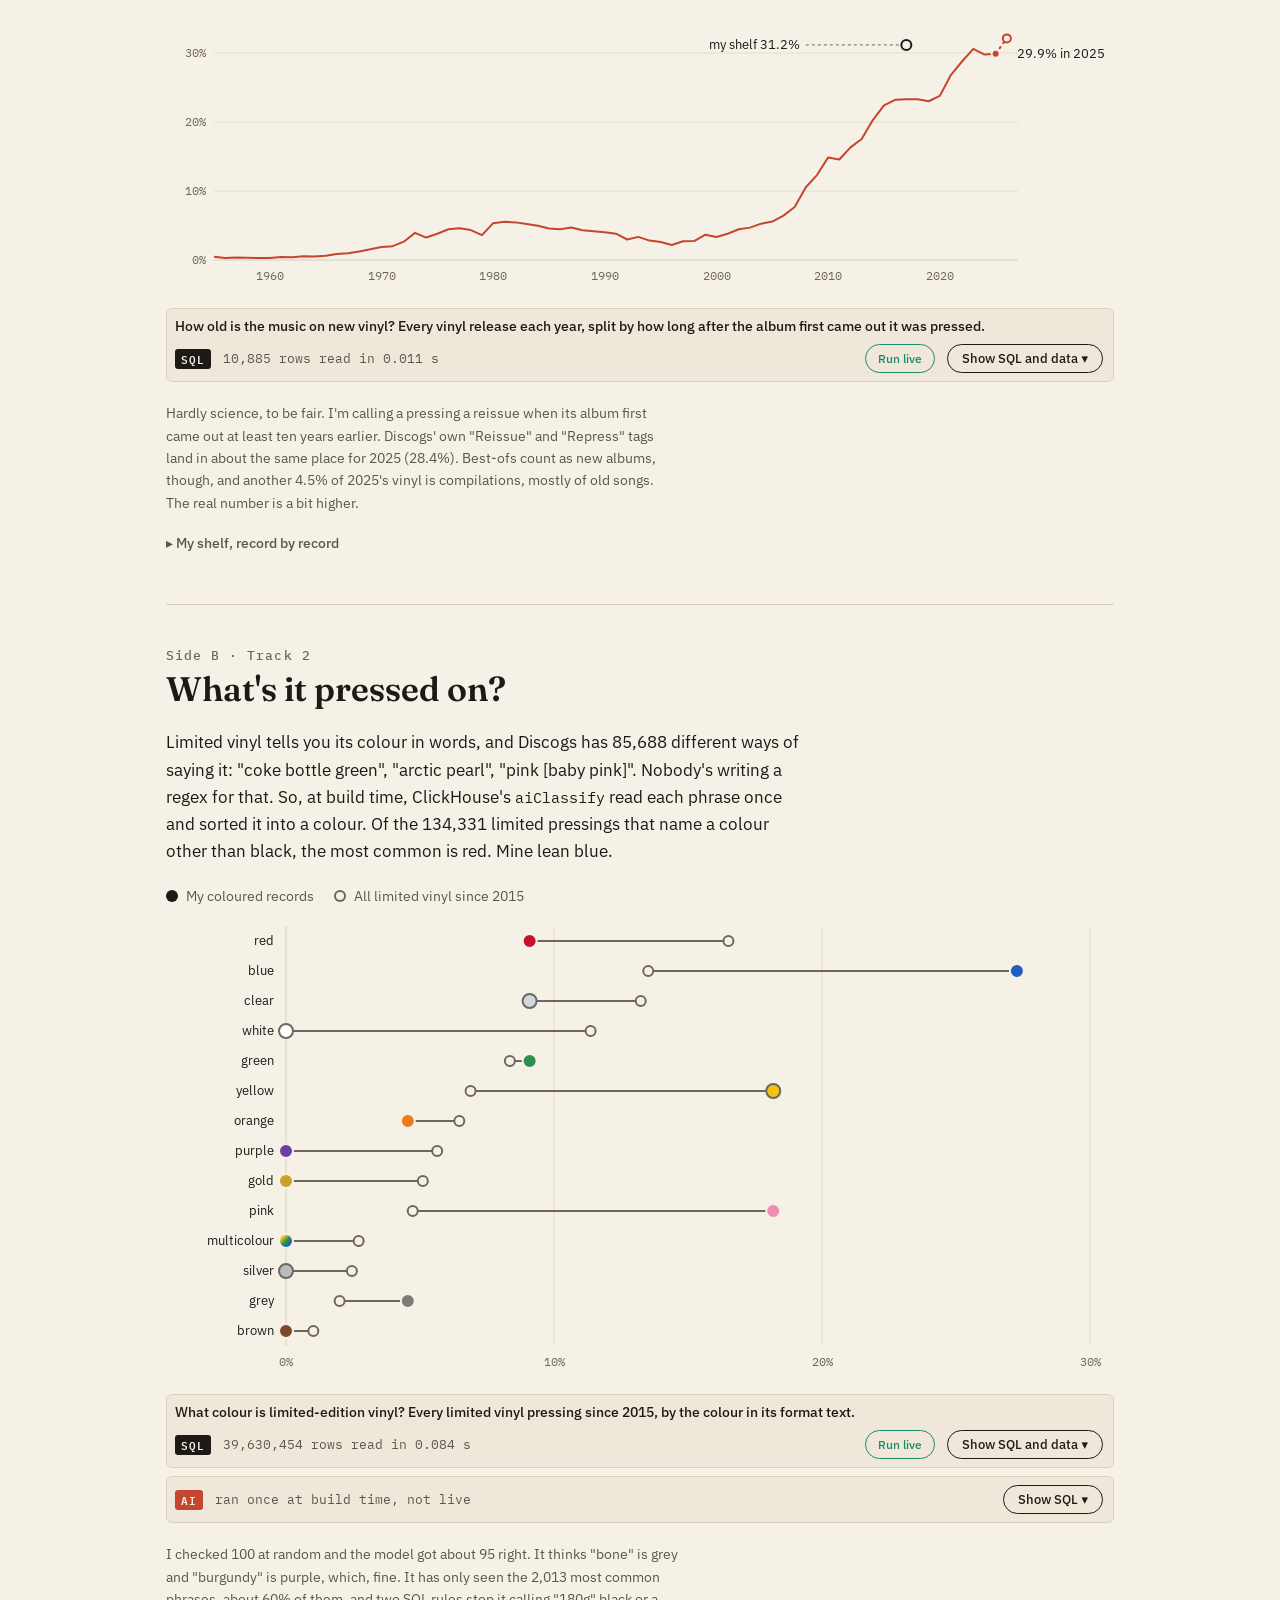
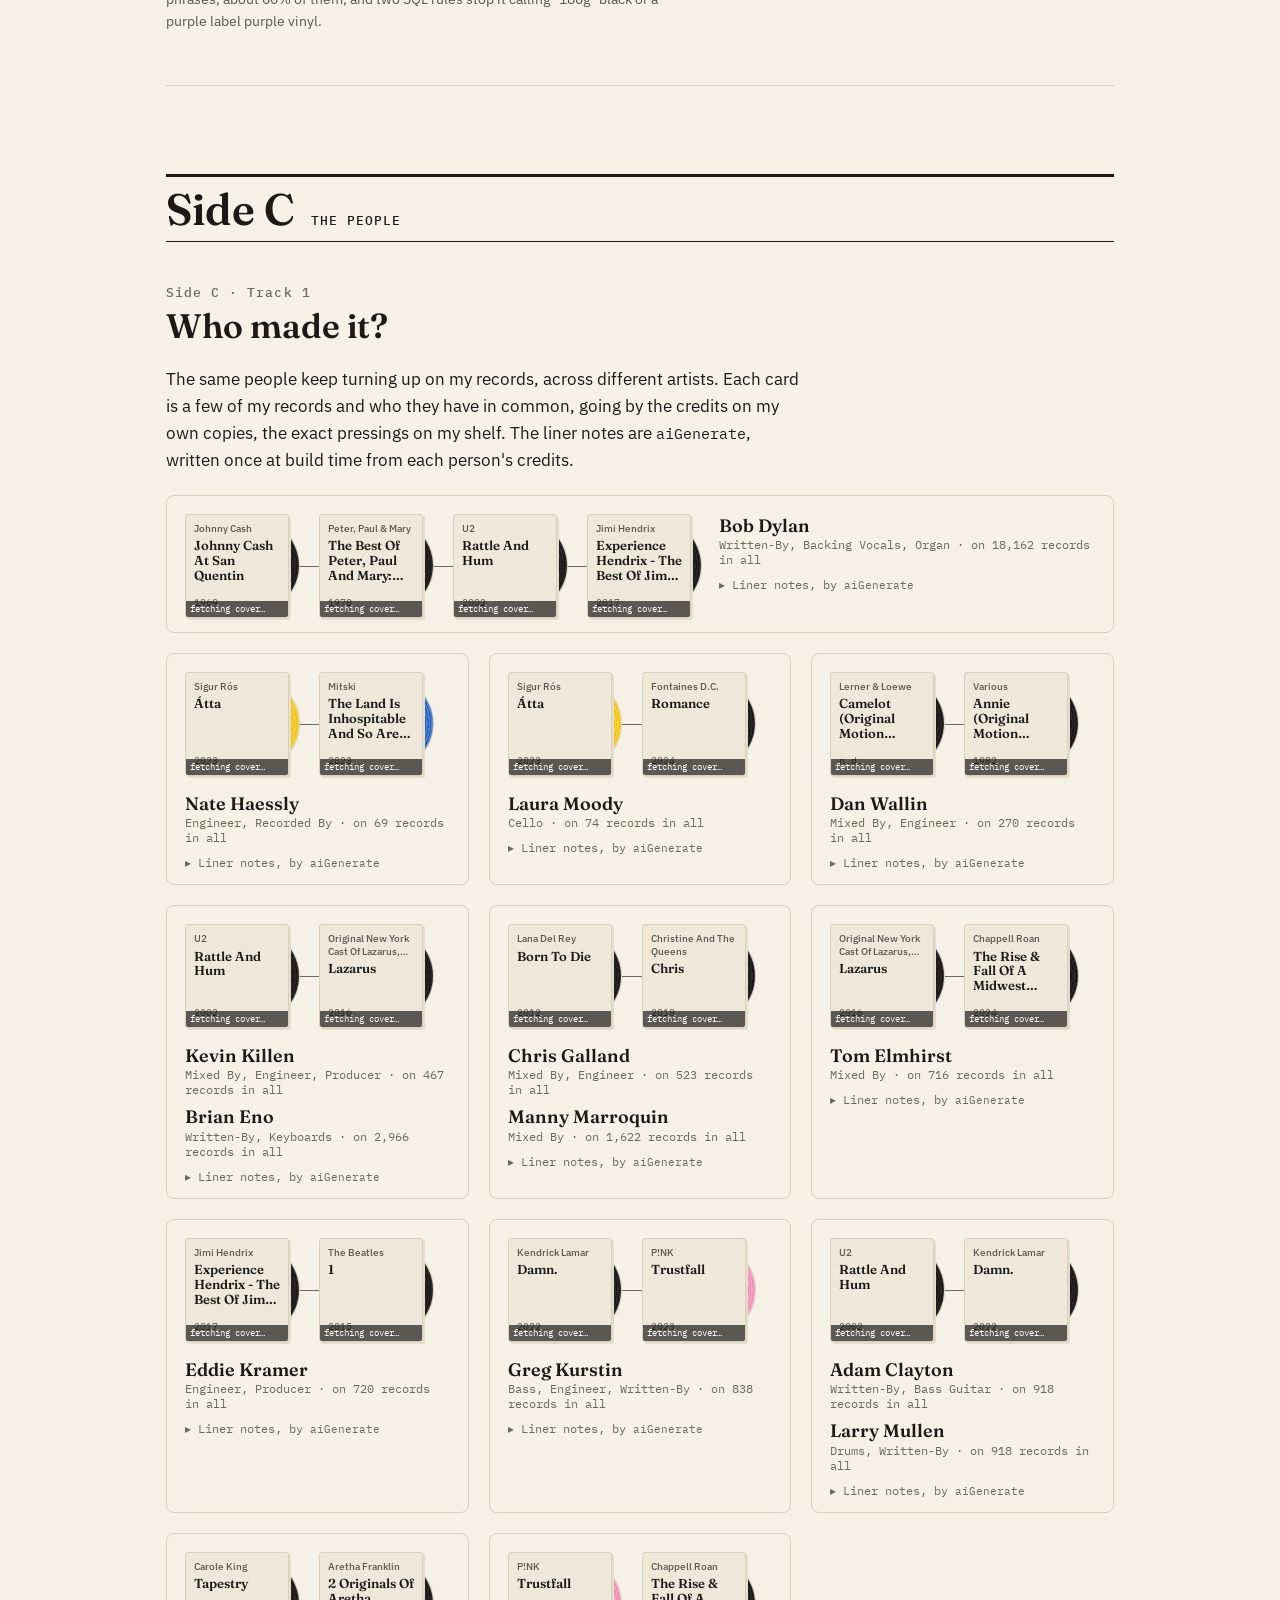
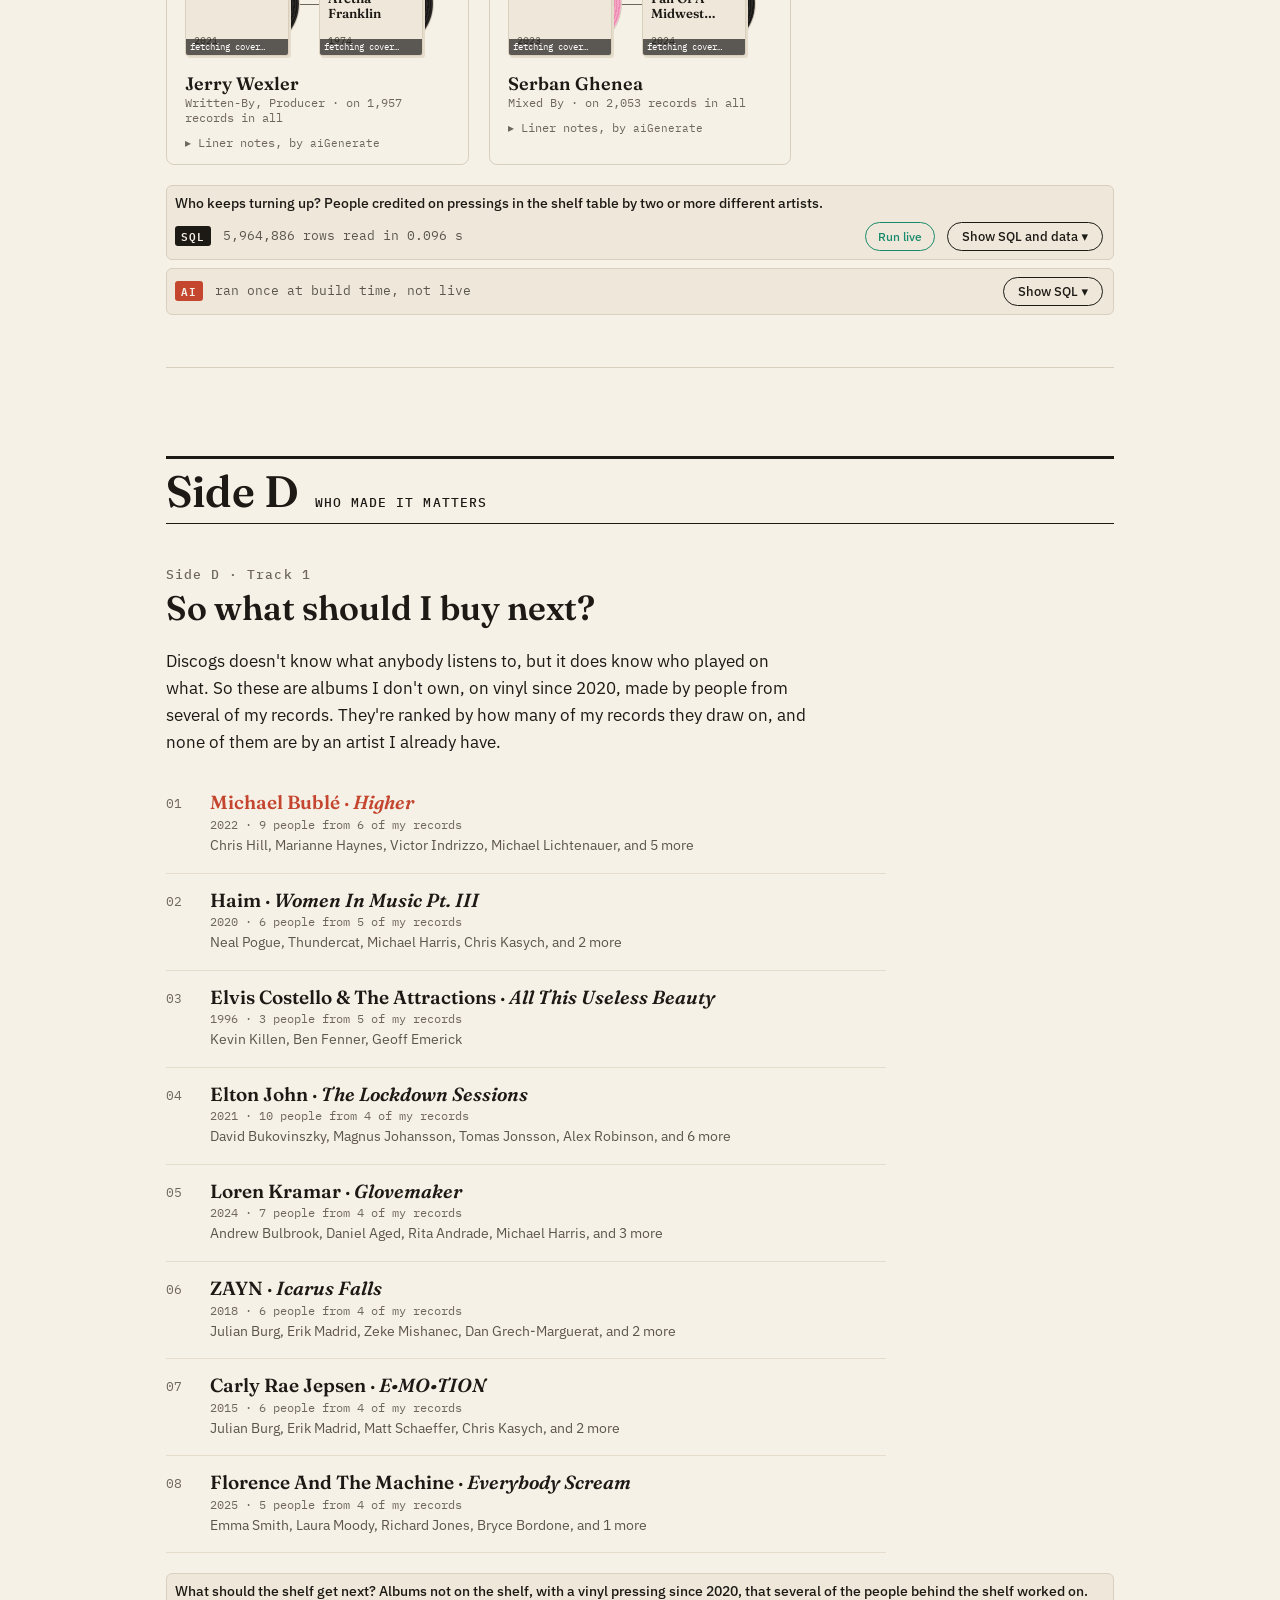
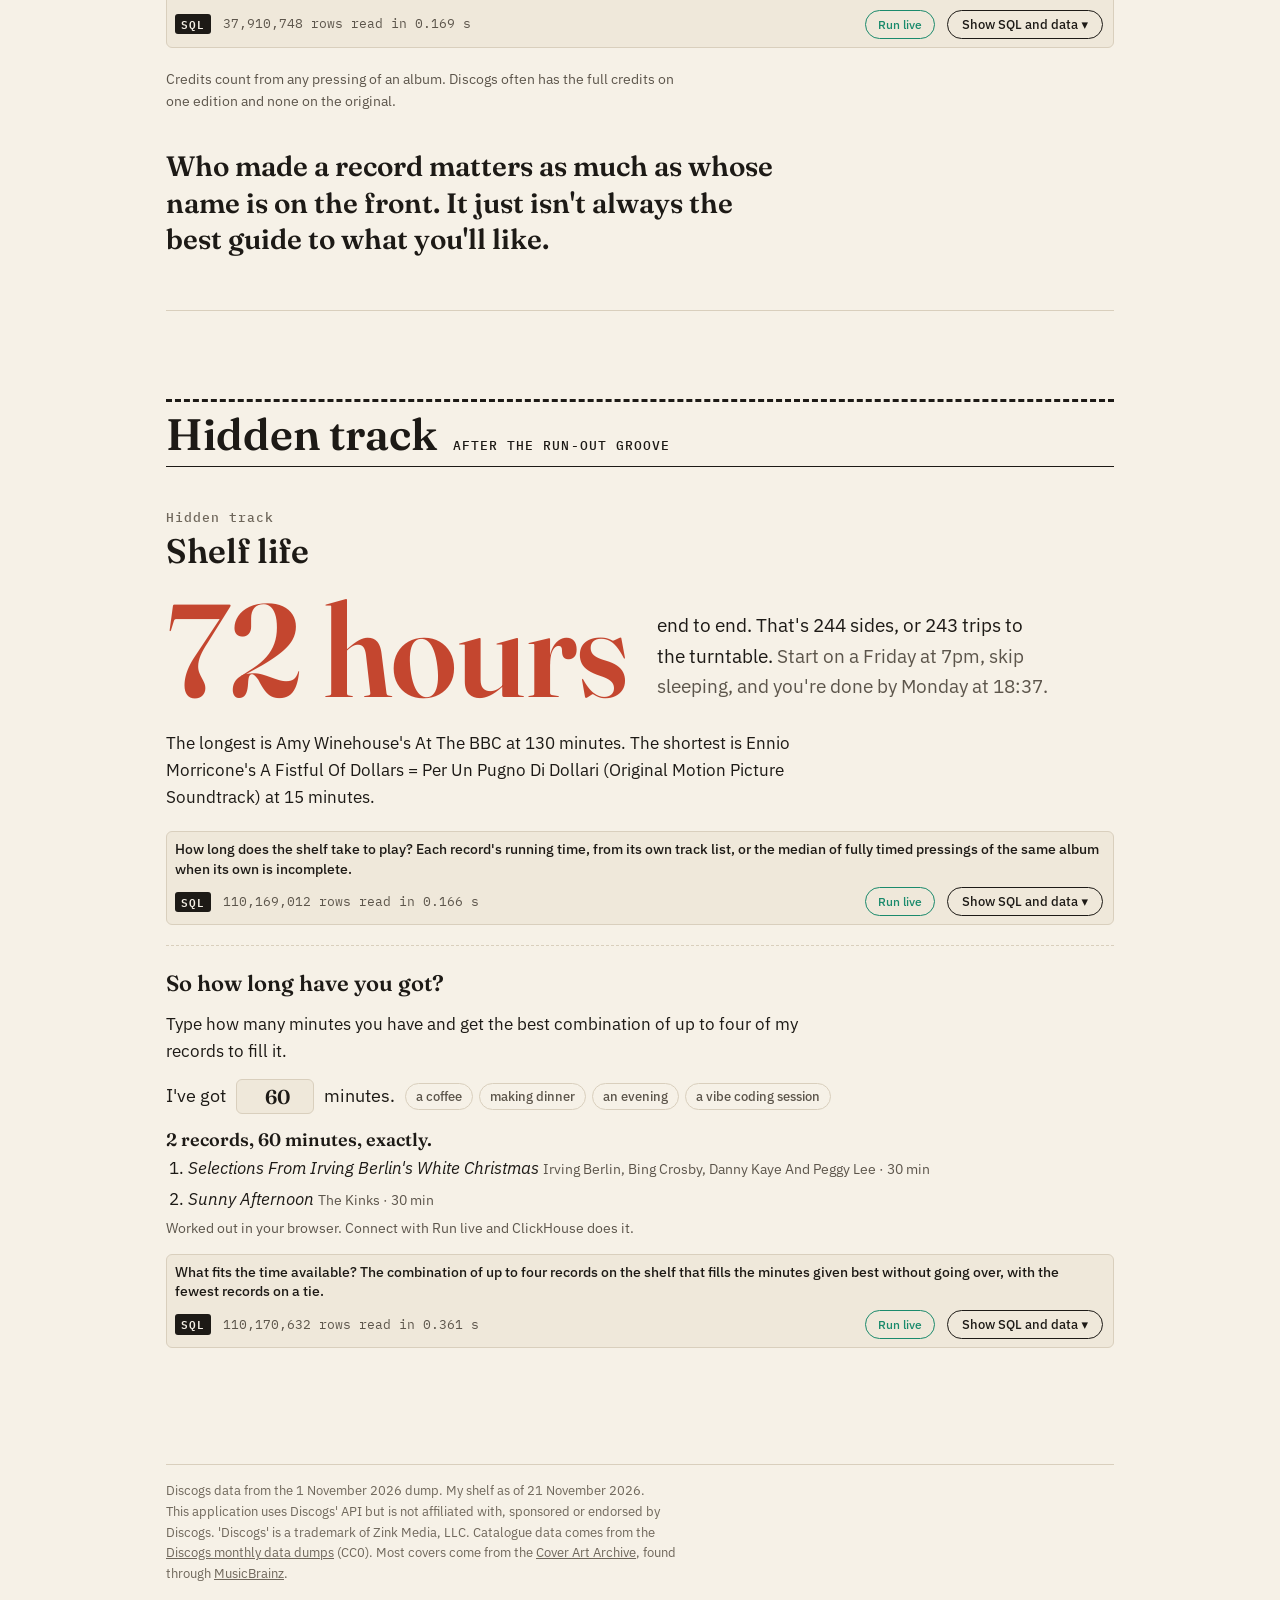
==== commit eb36344a: "Every SQL panel says what it asks and how, and the slow queries got fast - Each query has Asks, How," ====
--- a/web/index.html
+++ b/web/index.html
@@ -85,17 +85,16 @@
     <h2>When was it made?</h2>
     <div class="hero">
       <div class="hero-number" data-fill="share-latest"></div>
-      <div class="hero-text">of the vinyl that came out in <span data-fill="latest-year"></span> was an album at least ten years old.
+      <div class="hero-text">of the vinyl that came out in <span data-fill="latest-year"></span> was an album at least <span data-fill="reissue-age"></span> years old.
         <span class="then">In 1975 it was <span data-fill="share-1975"></span>. Mine is <span data-fill="shelf-share"></span>,
         which makes me a very average record buyer.</span></div>
     </div>
     <div class="chart" id="chart-share" role="img" aria-label="Share of vinyl releases each year that reissue an album at least ten years old, with my shelf marked"></div>
     <details class="query" data-query="revival_by_age" data-view="share"></details>
-    <p class="footnote">Hardly science, to be fair. I'm calling a pressing a reissue when its album first came out at least ten years
-      earlier. Discogs' own "Reissue" and "Repress" tags land in about the same place for 2025 (<span data-fill="tagged-share"></span>).
-      Best-ofs count as new albums, though, and another <span data-fill="comp-share"></span> of 2025's vinyl is compilations, mostly of
+    <p class="footnote">Hardly science, to be fair. I'm calling a pressing a reissue when its album first came out at least <span data-fill="reissue-age"></span> years
+      earlier. Discogs' own "Reissue" and "Repress" tags land in about the same place for <span data-fill="check-year"></span> (<span data-fill="tagged-share"></span>).
+      Best-ofs count as new albums, though, and another <span data-fill="comp-share"></span> of <span data-fill="check-year"></span>'s vinyl is compilations, mostly of
       old songs. The real number is a bit higher.</p>
-    <details class="query" data-query="reissue_check"></details>
     <details class="more">
       <summary>My shelf, record by record</summary>
       <div class="legend" aria-hidden="true">
@@ -116,7 +115,8 @@
     <h2>What's it pressed on?</h2>
     <p>Limited vinyl tells you its colour in words, and Discogs has <span data-fill="colour-phrases"></span> different ways of saying it:
       "coke bottle green", "arctic pearl", "pink [baby pink]". Nobody's writing a regex for that. So, at build time, ClickHouse's
-      <code>aiClassify</code> read each phrase once and sorted it into a colour. The most common is <span data-fill="top-colour-all"></span>.
+      <code>aiClassify</code> read each phrase once and sorted it into a colour. Of the <span data-fill="colour-pressings"></span> limited
+      pressings that name a colour other than black, the most common is <span data-fill="top-colour-all"></span>.
       Mine lean <span data-fill="top-colour-mine"></span>.</p>
     <div class="legend" aria-hidden="true">
       <span><i class="dot dot-mine"></i>My coloured records</span>
--- a/web/style.css
+++ b/web/style.css
@@ -133,11 +133,24 @@
 .q-hide, .query[open] .q-show { display: none; }
 .query[open] .q-hide { display: inline; }
 .q-live { display: none; font: 500 12px var(--sans); color: var(--catalogue); background: none; border: 1px solid var(--catalogue); border-radius: 999px; padding: 6px 12px; cursor: pointer; }
-.is-live .q-live { display: inline-block; }
+.is-live .q-live, .has-public .q-live { display: inline-block; }
 .q-live:hover { background: var(--catalogue); color: var(--paper); }
 .live-dot { color: var(--catalogue); font-weight: 600; }
 .query pre { margin: 10px 0 0; padding: 14px; overflow-x: auto; background: var(--paper-2); border-radius: 6px; color: var(--ink); font-size: 12.5px; white-space: pre; }
 .is-live .query pre[contenteditable="plaintext-only"] { box-shadow: inset 0 0 0 1px var(--catalogue); }
+.query pre mark.q-changed { display: inline-block; min-width: 100%; color: inherit; background: color-mix(in srgb, var(--catalogue) 18%, transparent); box-shadow: -6px 0 0 var(--catalogue); border-radius: 0 2px 2px 0; }
+/* What a query asks, how it works, and edits to try live */
+.q-asks { flex-basis: 100%; font: 500 14px/1.4 var(--sans); color: var(--ink); }
+.q-about { margin: 10px 0 0; padding: 12px 14px; border-left: 2px solid var(--catalogue); background: var(--paper-2); border-radius: 0 6px 6px 0; }
+.q-about p { max-width: 76ch; font: 14px/1.55 var(--sans); color: var(--ink-2); }
+.q-about p + p, .q-about .q-tries { margin-top: 8px; }
+.q-about .q-label, .q-label { display: block; font: 600 11px var(--mono); text-transform: uppercase; letter-spacing: 0.08em; color: var(--ink-3); margin-bottom: 4px; }
+.q-tries { list-style: none; padding: 0; margin: 0; display: flex; flex-direction: column; gap: 6px; }
+.q-tries li { display: flex; flex-wrap: wrap; align-items: baseline; gap: 4px 10px; font: 14px/1.4 var(--sans); color: var(--ink-2); }
+.q-try { font: 12px var(--mono); color: var(--catalogue); background: none; border: 1px solid var(--catalogue); border-radius: 999px; padding: 3px 10px; cursor: pointer; }
+.q-try:hover, .q-try.on { background: var(--catalogue); color: var(--paper); }
+.q-try code { font: inherit; background: none; padding: 0; }
+.q-try.on::after { content: " ×"; }
 .query .table-wrap { max-height: 320px; overflow: auto; margin-top: 10px; }
 .query table { border-collapse: collapse; font-size: 12.5px; }
 .query td, .query th { padding: 3px 12px 3px 0; text-align: right; border-bottom: 1px solid var(--grid); white-space: nowrap; }
@@ -232,7 +245,8 @@
 .connect label { display: flex; flex-direction: column; gap: 4px; margin: 12px 0; font: 12px var(--mono); color: var(--ink-3); }
 .connect input:not([type=checkbox]) { font: 15px var(--sans); color: var(--ink); background: var(--paper-2); border: 1px solid var(--rule); border-radius: 6px; padding: 9px 10px; }
 .connect label.check { flex-direction: row; align-items: center; gap: 8px; font: 14px var(--sans); color: var(--ink-2); }
-.connect-status { min-height: 1.4em; font-size: 14px; color: var(--reissue); }
+.connect-status { min-height: 1.4em; font-size: 14px; color: var(--ink-3); }
+.connect-status.error { color: var(--reissue); }
 .connect-actions { display: flex; gap: 10px; flex-wrap: wrap; margin: 6px 0 12px; }
 .pick-btn { font: 500 14px var(--sans); color: var(--ink); background: none; border: 1px solid var(--ink); border-radius: 999px; padding: 9px 16px; cursor: pointer; }
 .pick-btn:hover { background: var(--ink); color: var(--paper); }
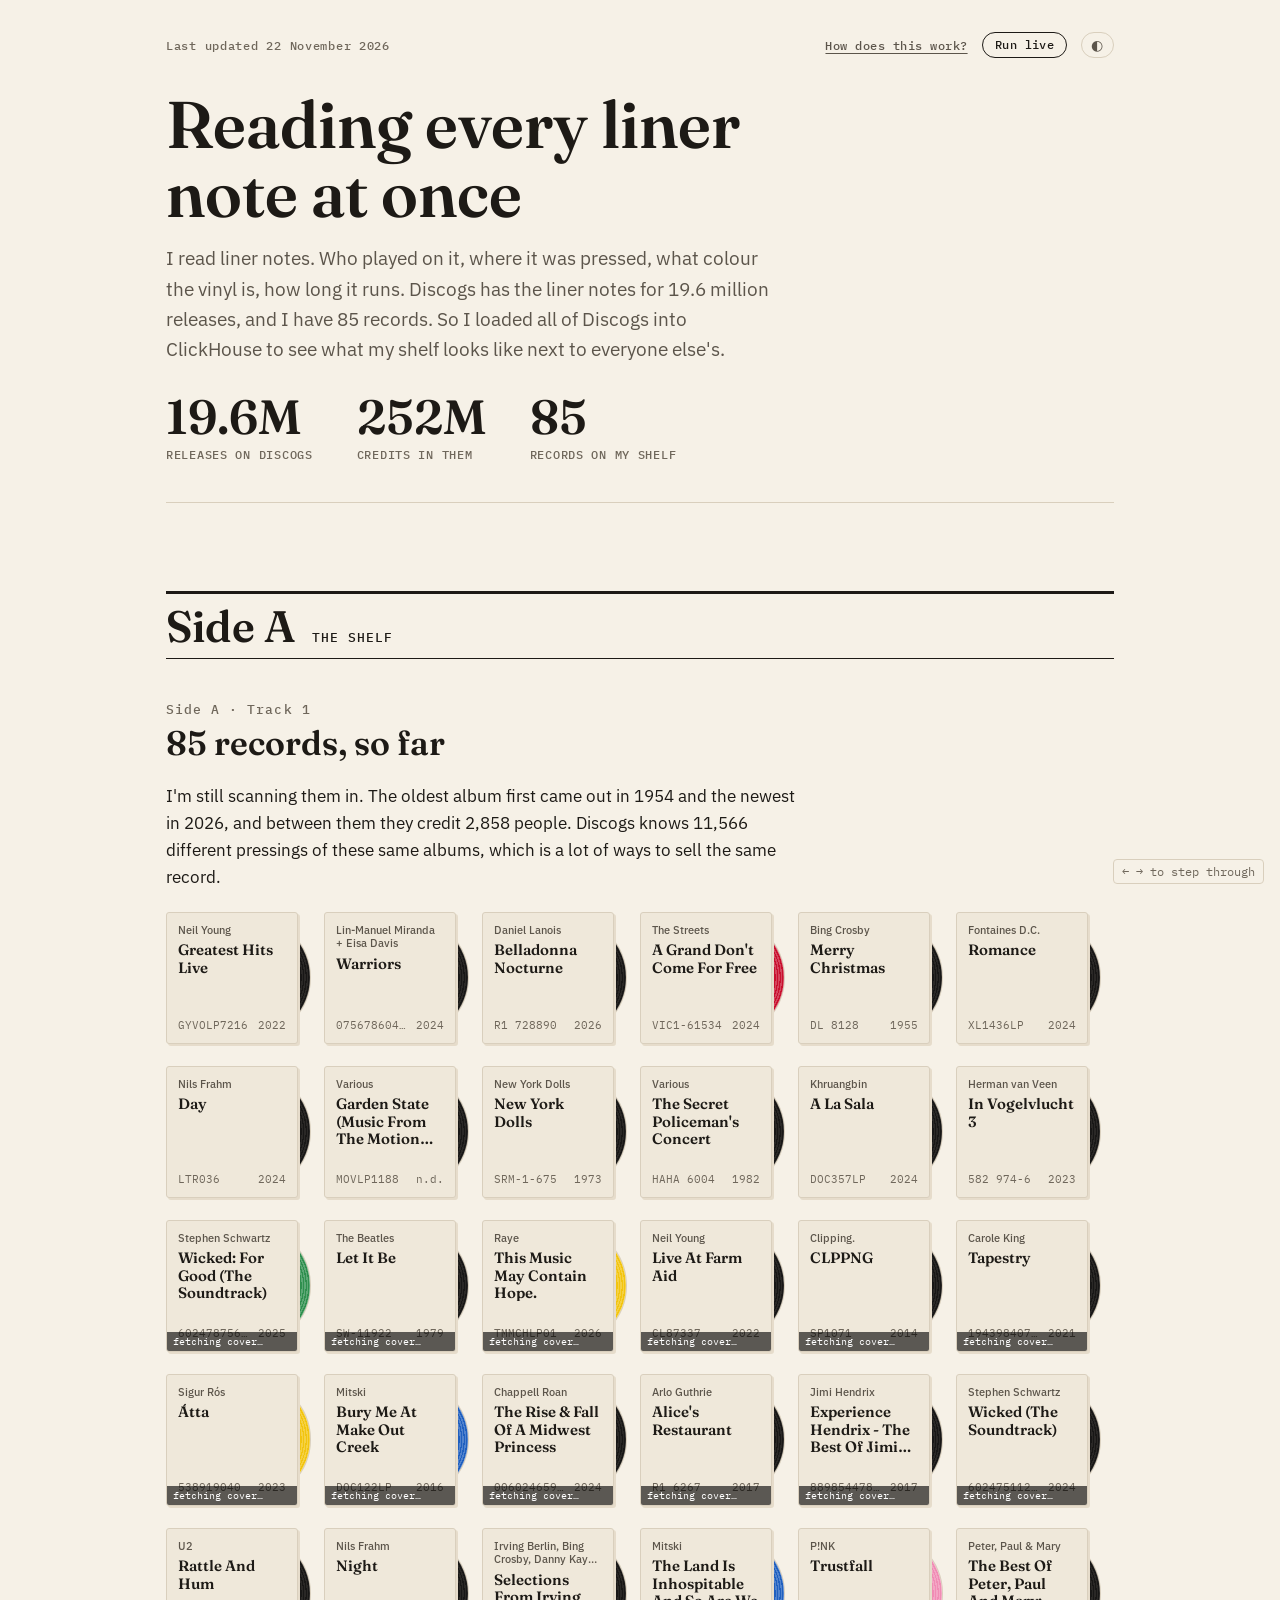
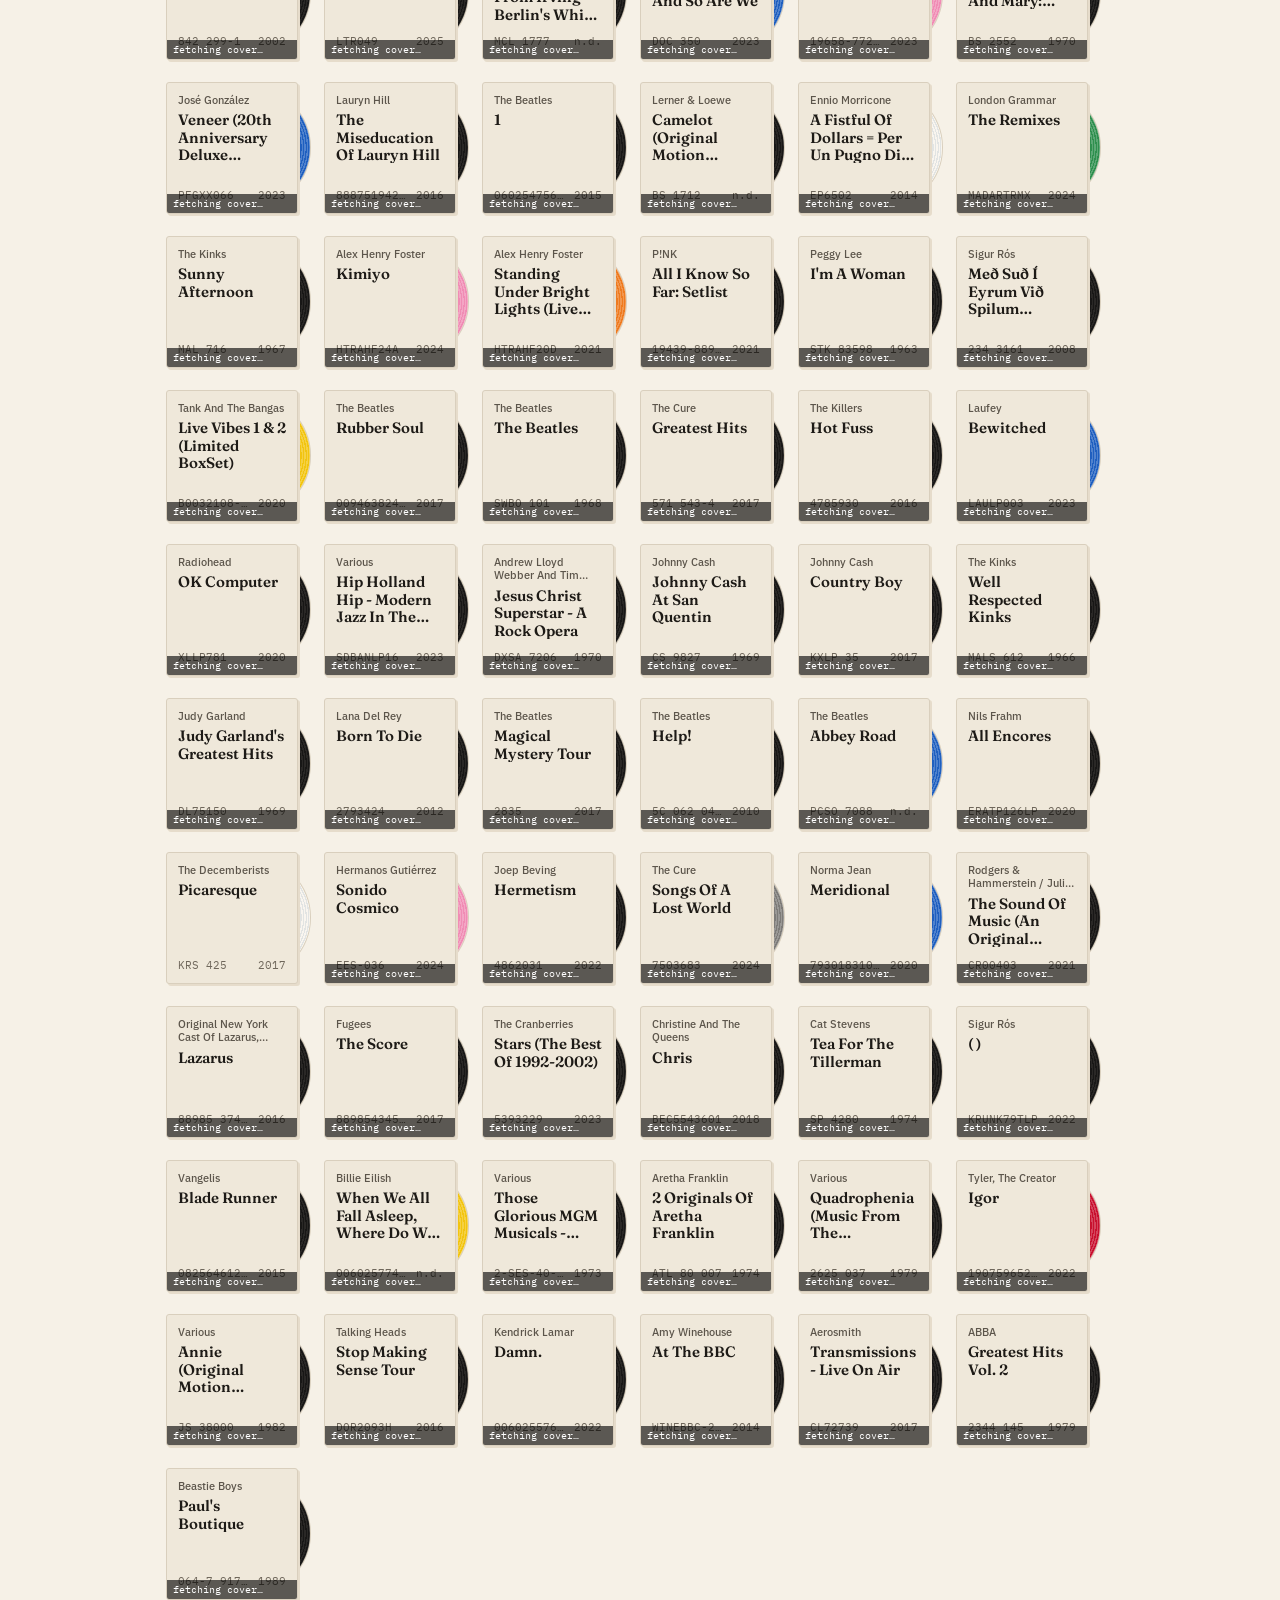
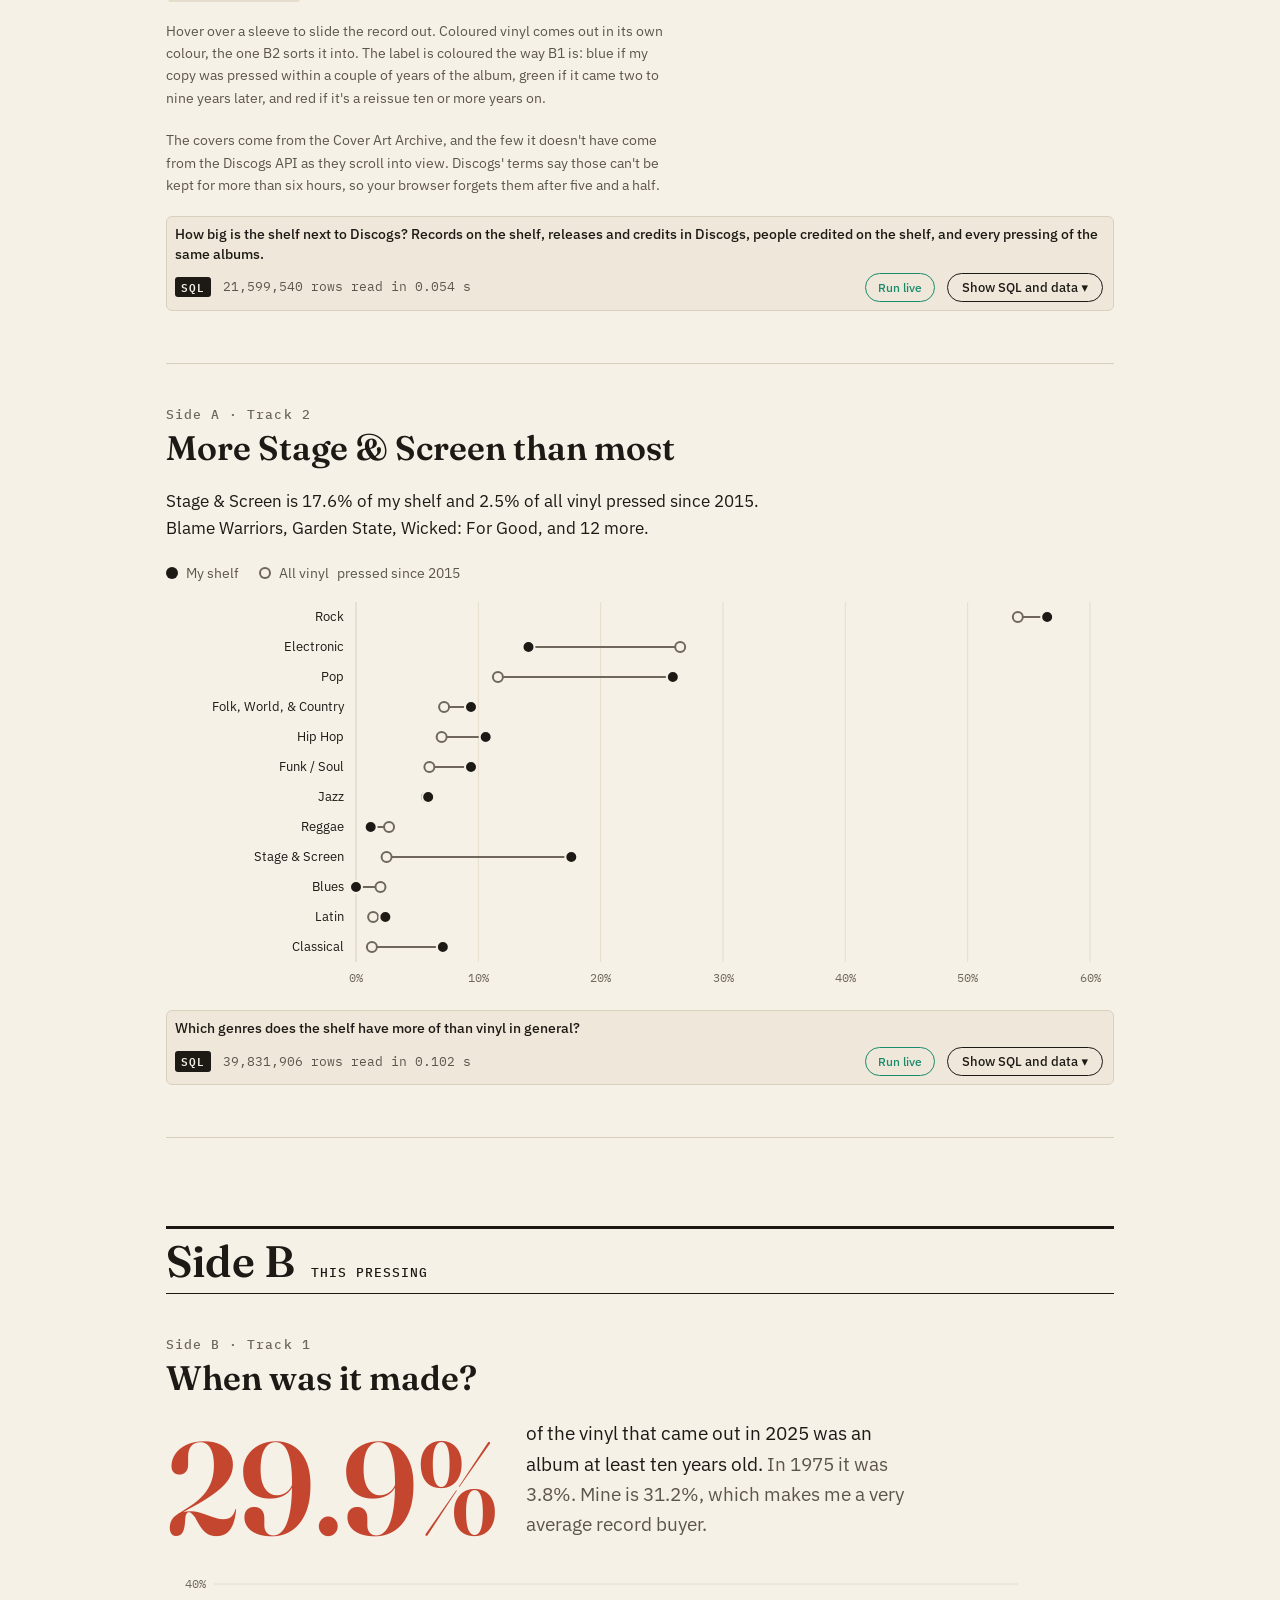
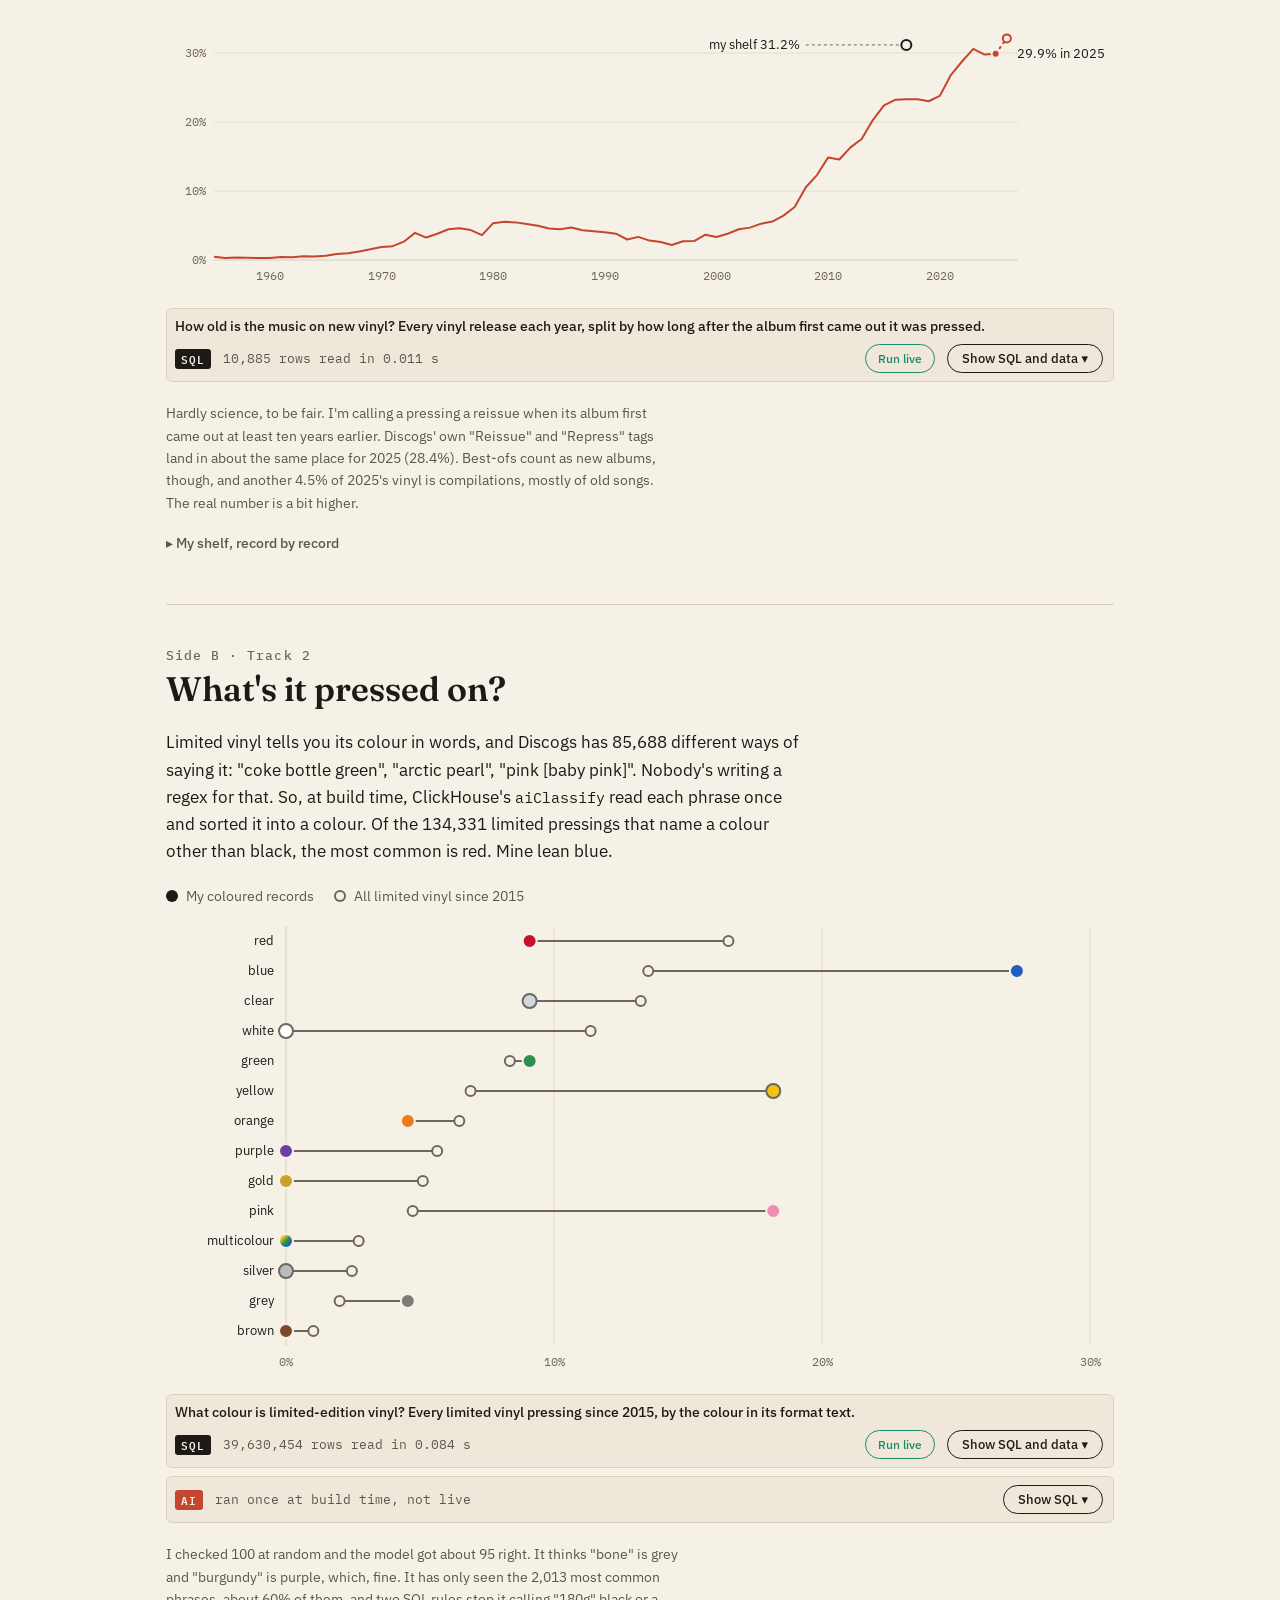
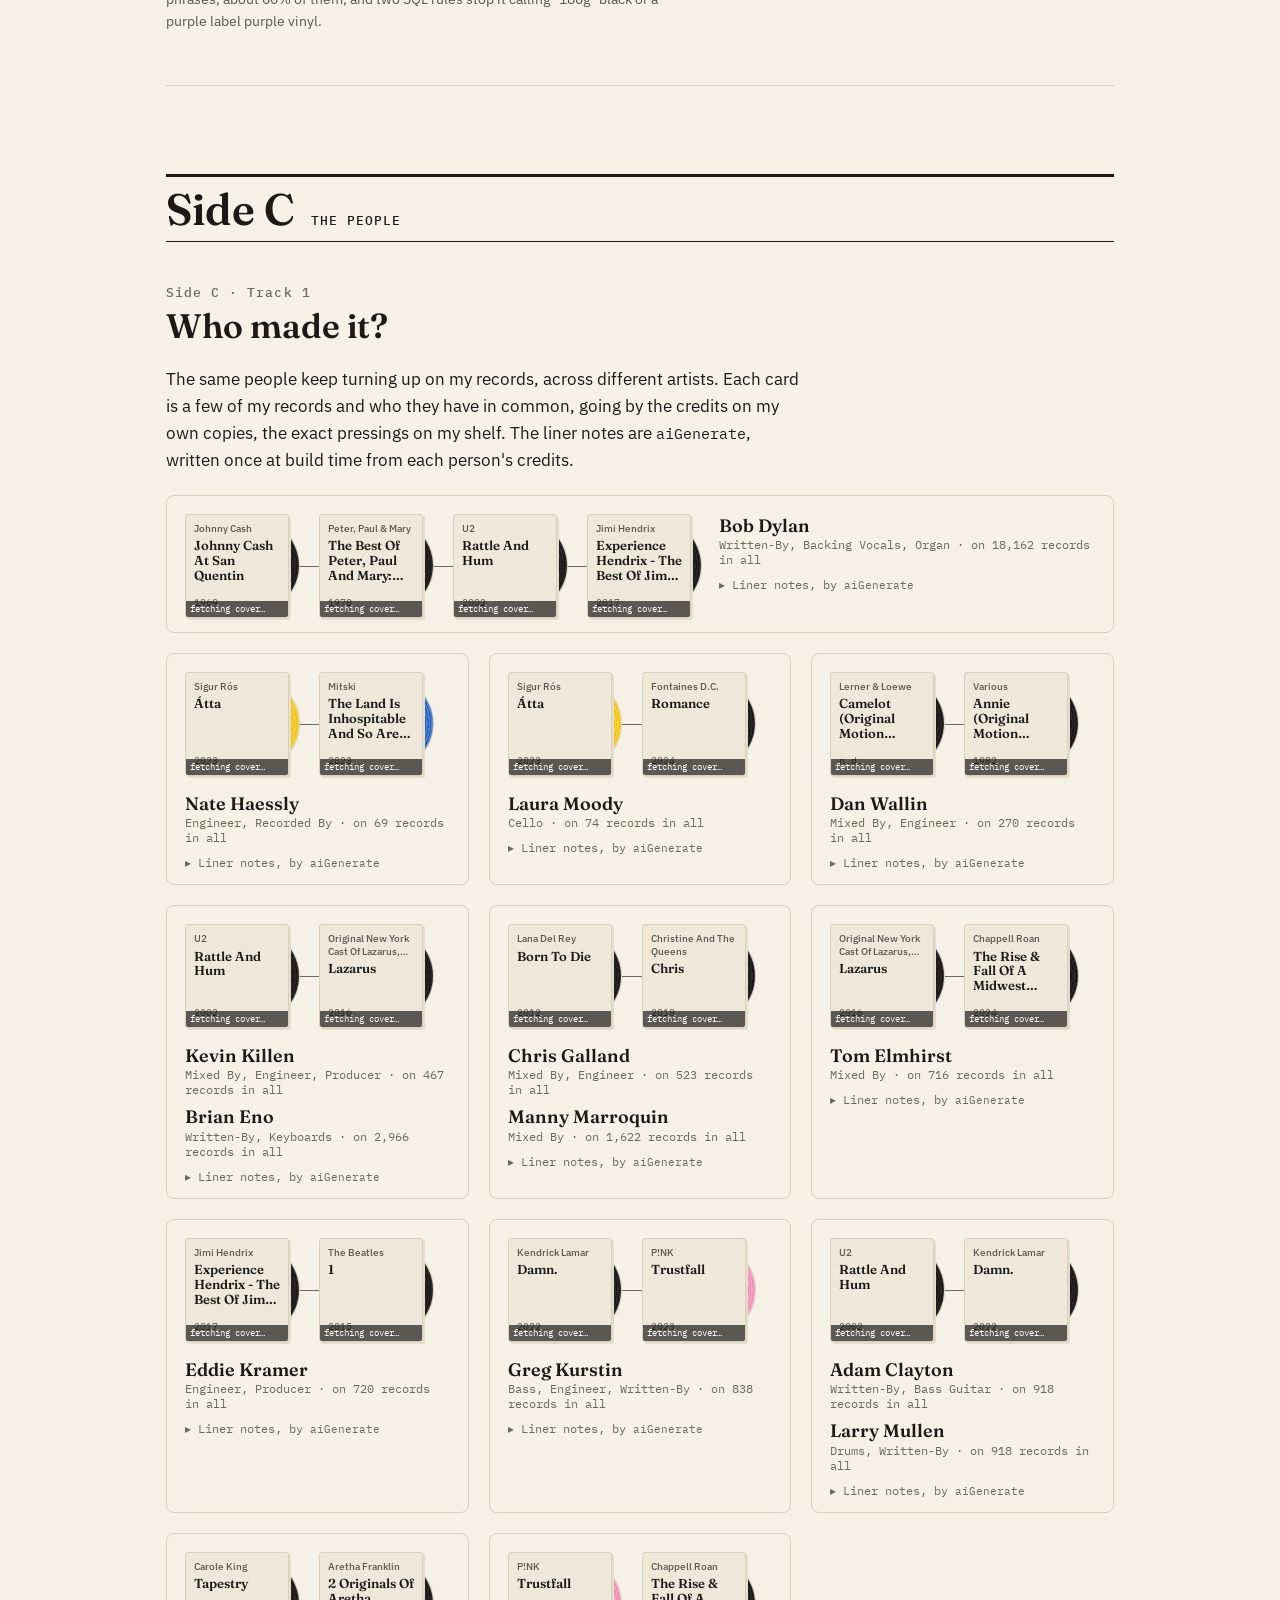
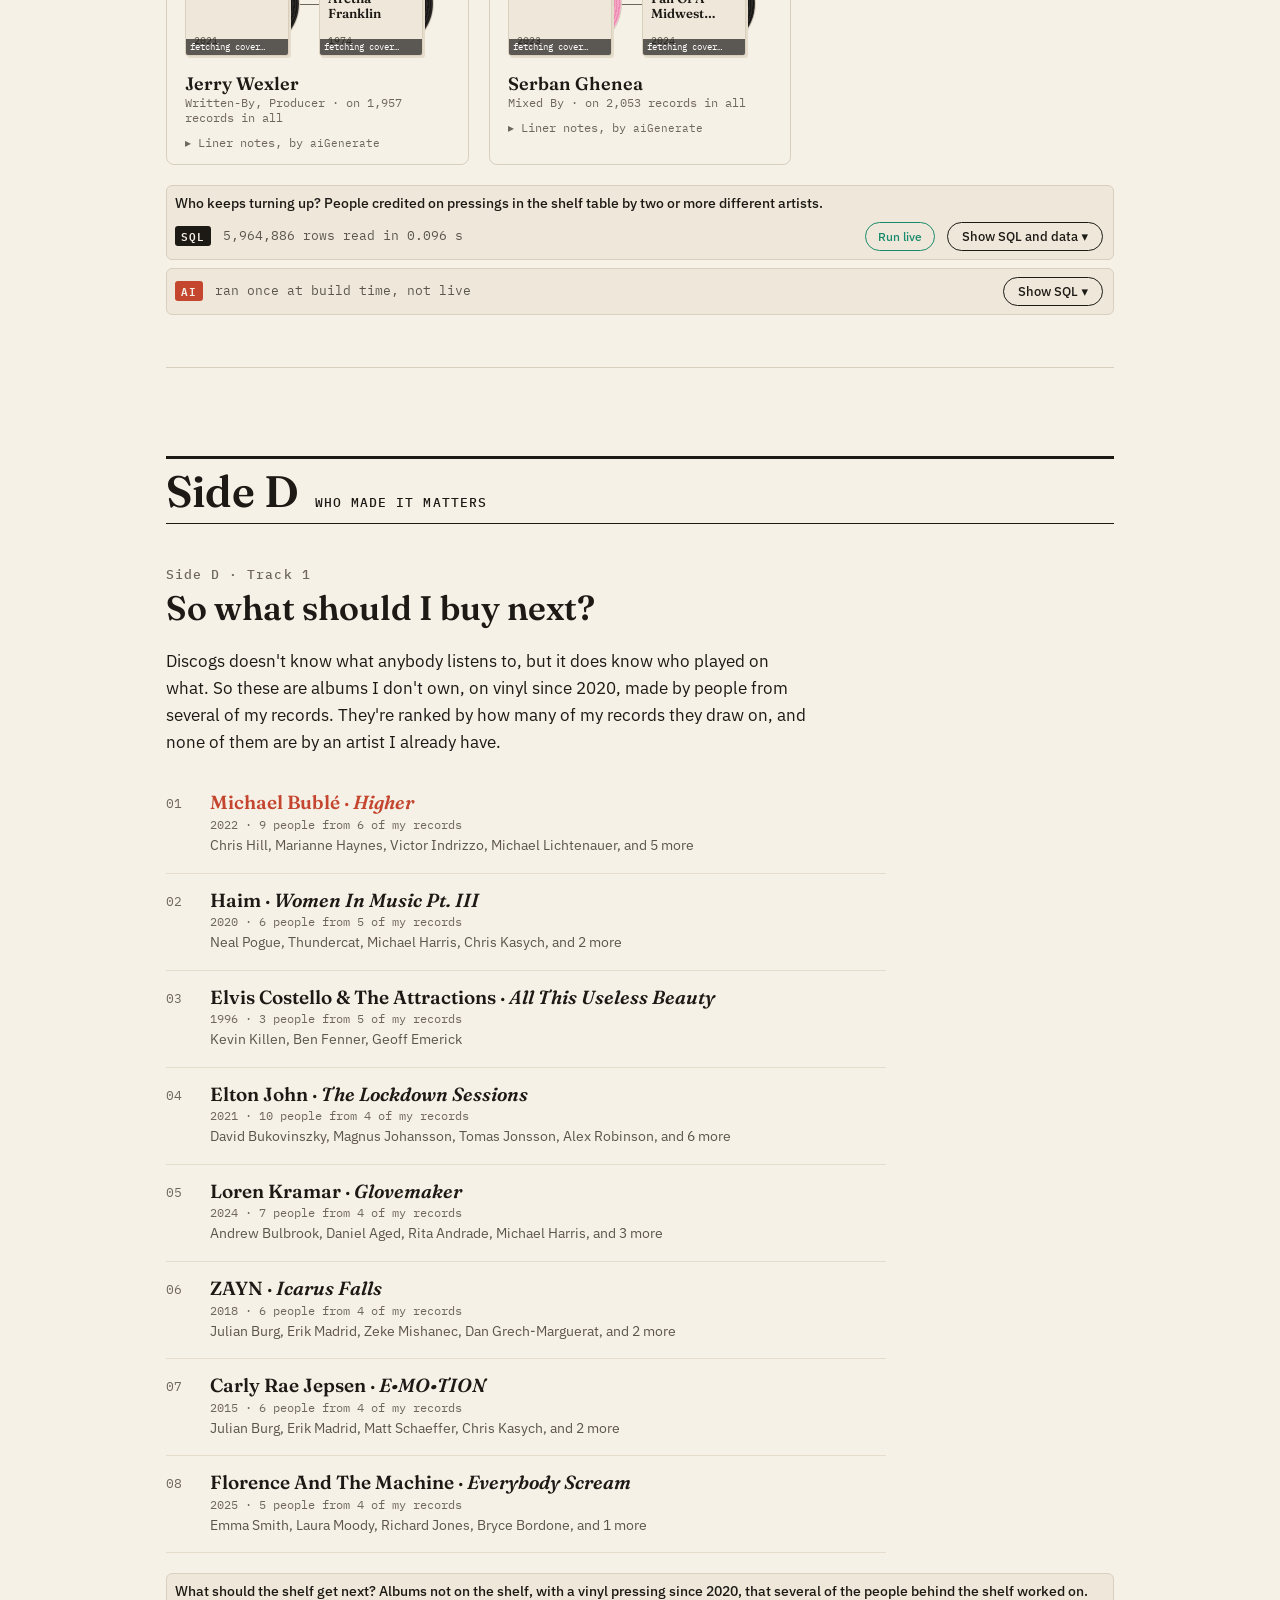
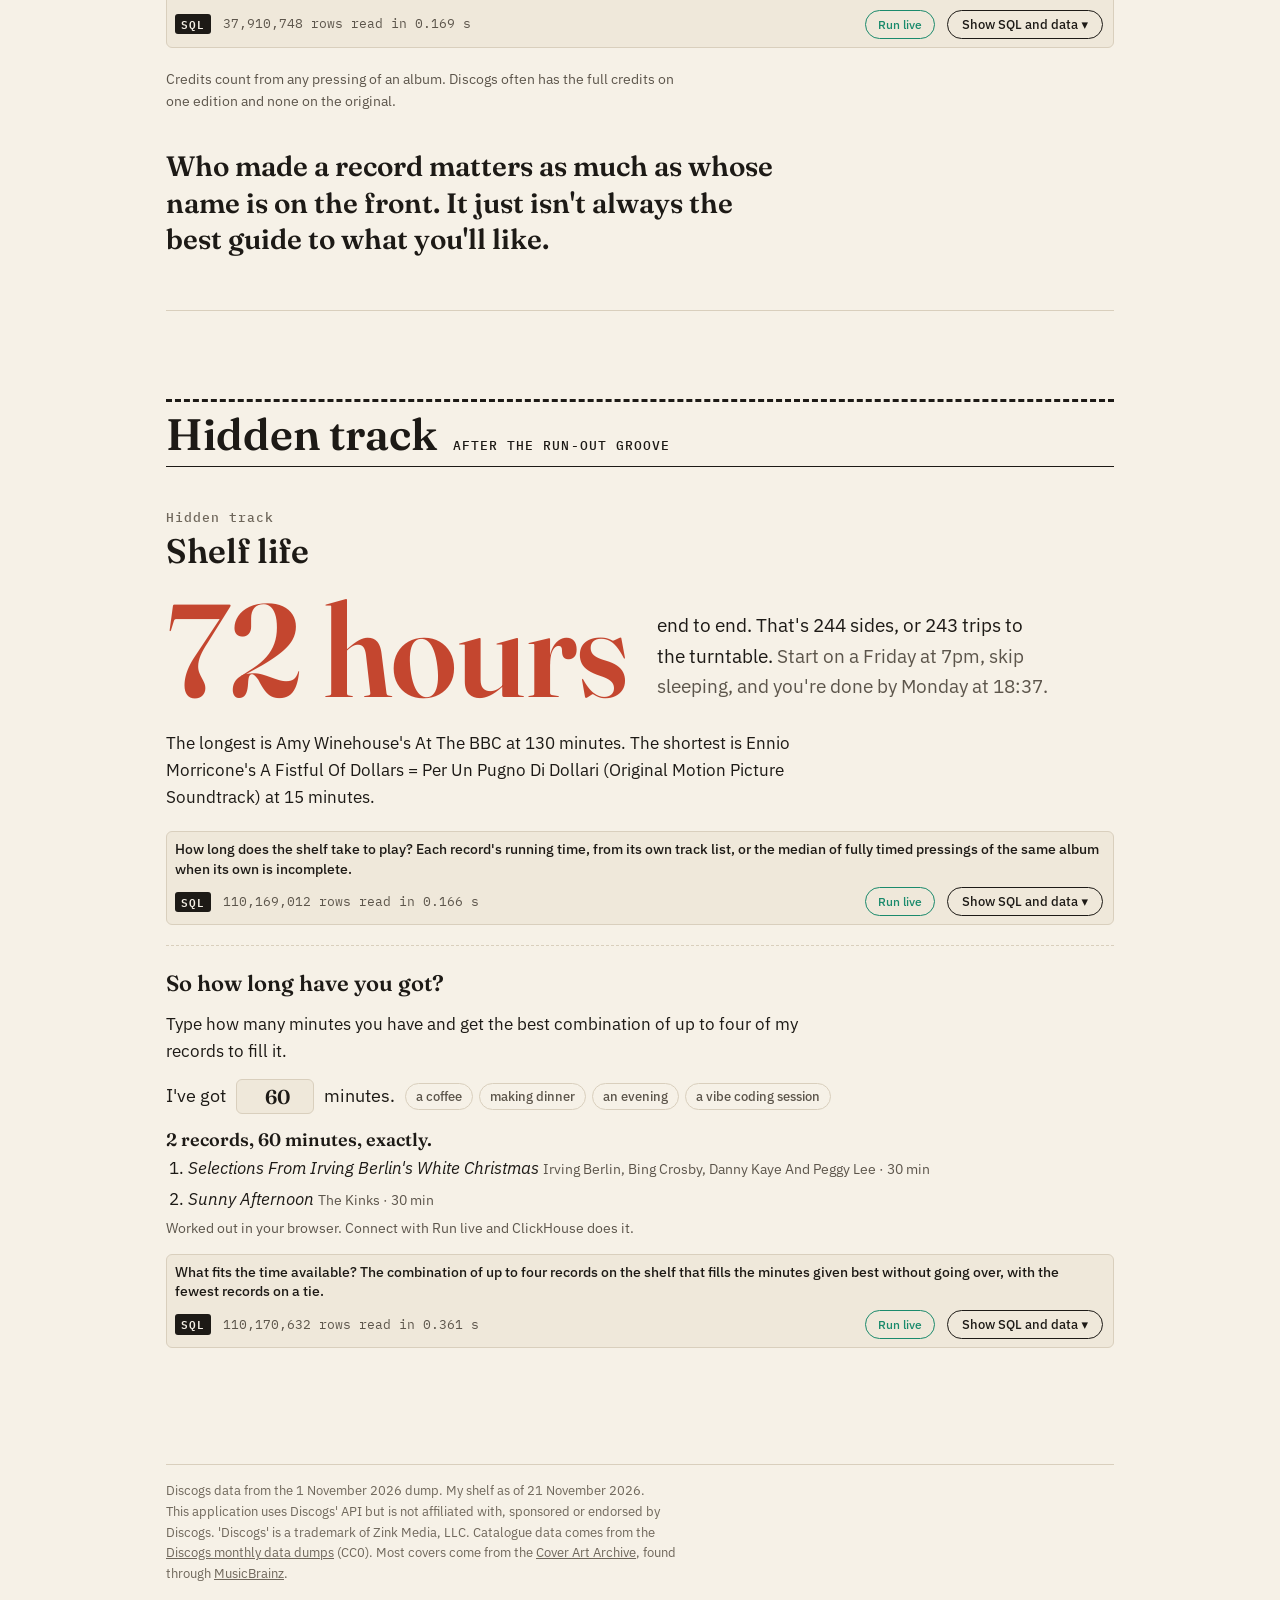
==== commit 1bea3d56: "Move to records.tylerhannan.com The link preview tags and the README point at the new address. GitHu" ====
--- a/web/index.html
+++ b/web/index.html
@@ -11,8 +11,8 @@
   <meta property="og:type" content="website">
   <meta property="og:title" content="Reading every liner note at once">
   <meta property="og:description" content="I loaded the whole Discogs catalogue into ClickHouse to see what my record shelf looks like next to everyone else&#39;s. Every number on the page is a query you can open.">
-  <meta property="og:url" content="https://tylerhannan.github.io/every-liner-note/">
-  <meta property="og:image" content="https://tylerhannan.github.io/every-liner-note/preview.png">
+  <meta property="og:url" content="https://records.tylerhannan.com/">
+  <meta property="og:image" content="https://records.tylerhannan.com/preview.png">
   <meta property="og:image:width" content="1200">
   <meta property="og:image:height" content="630">
   <meta property="og:image:alt" content="Reading every liner note at once: 19.6 million releases on Discogs, 252 million credits, and the covers of my records">
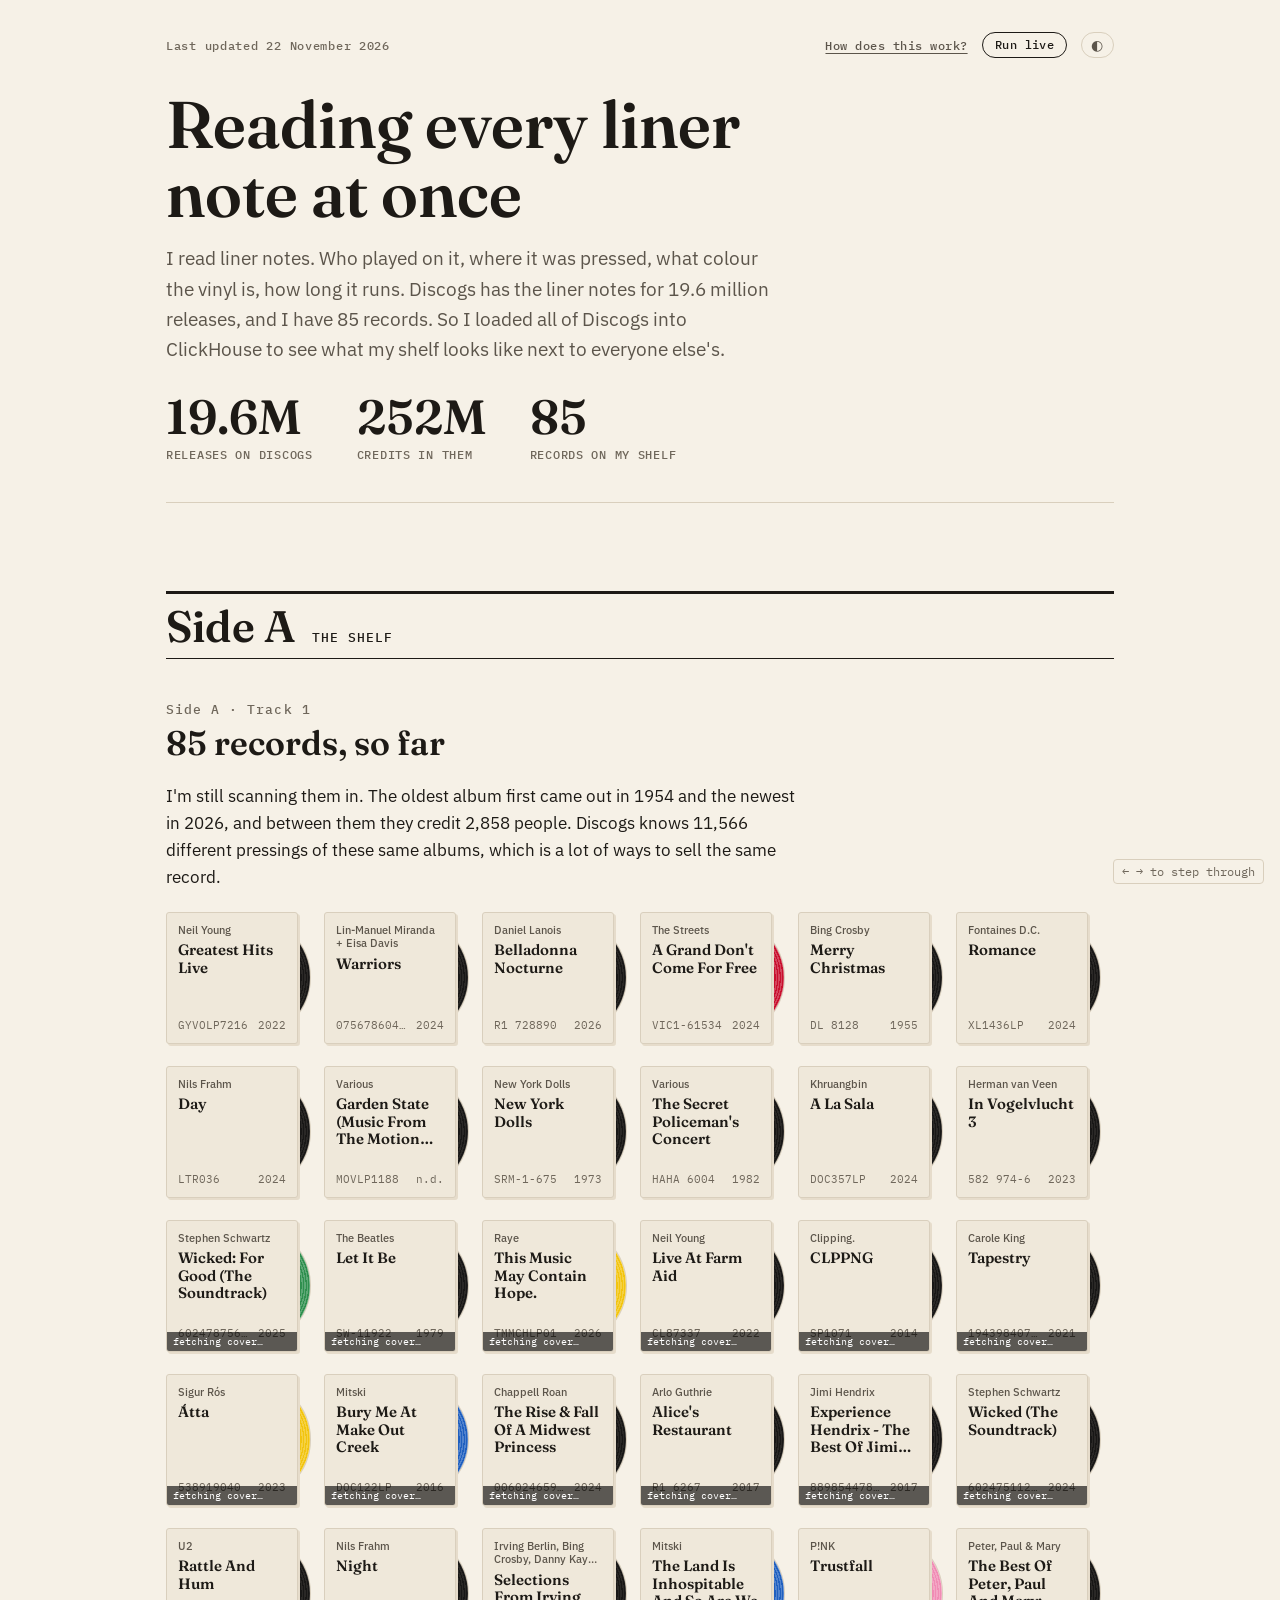
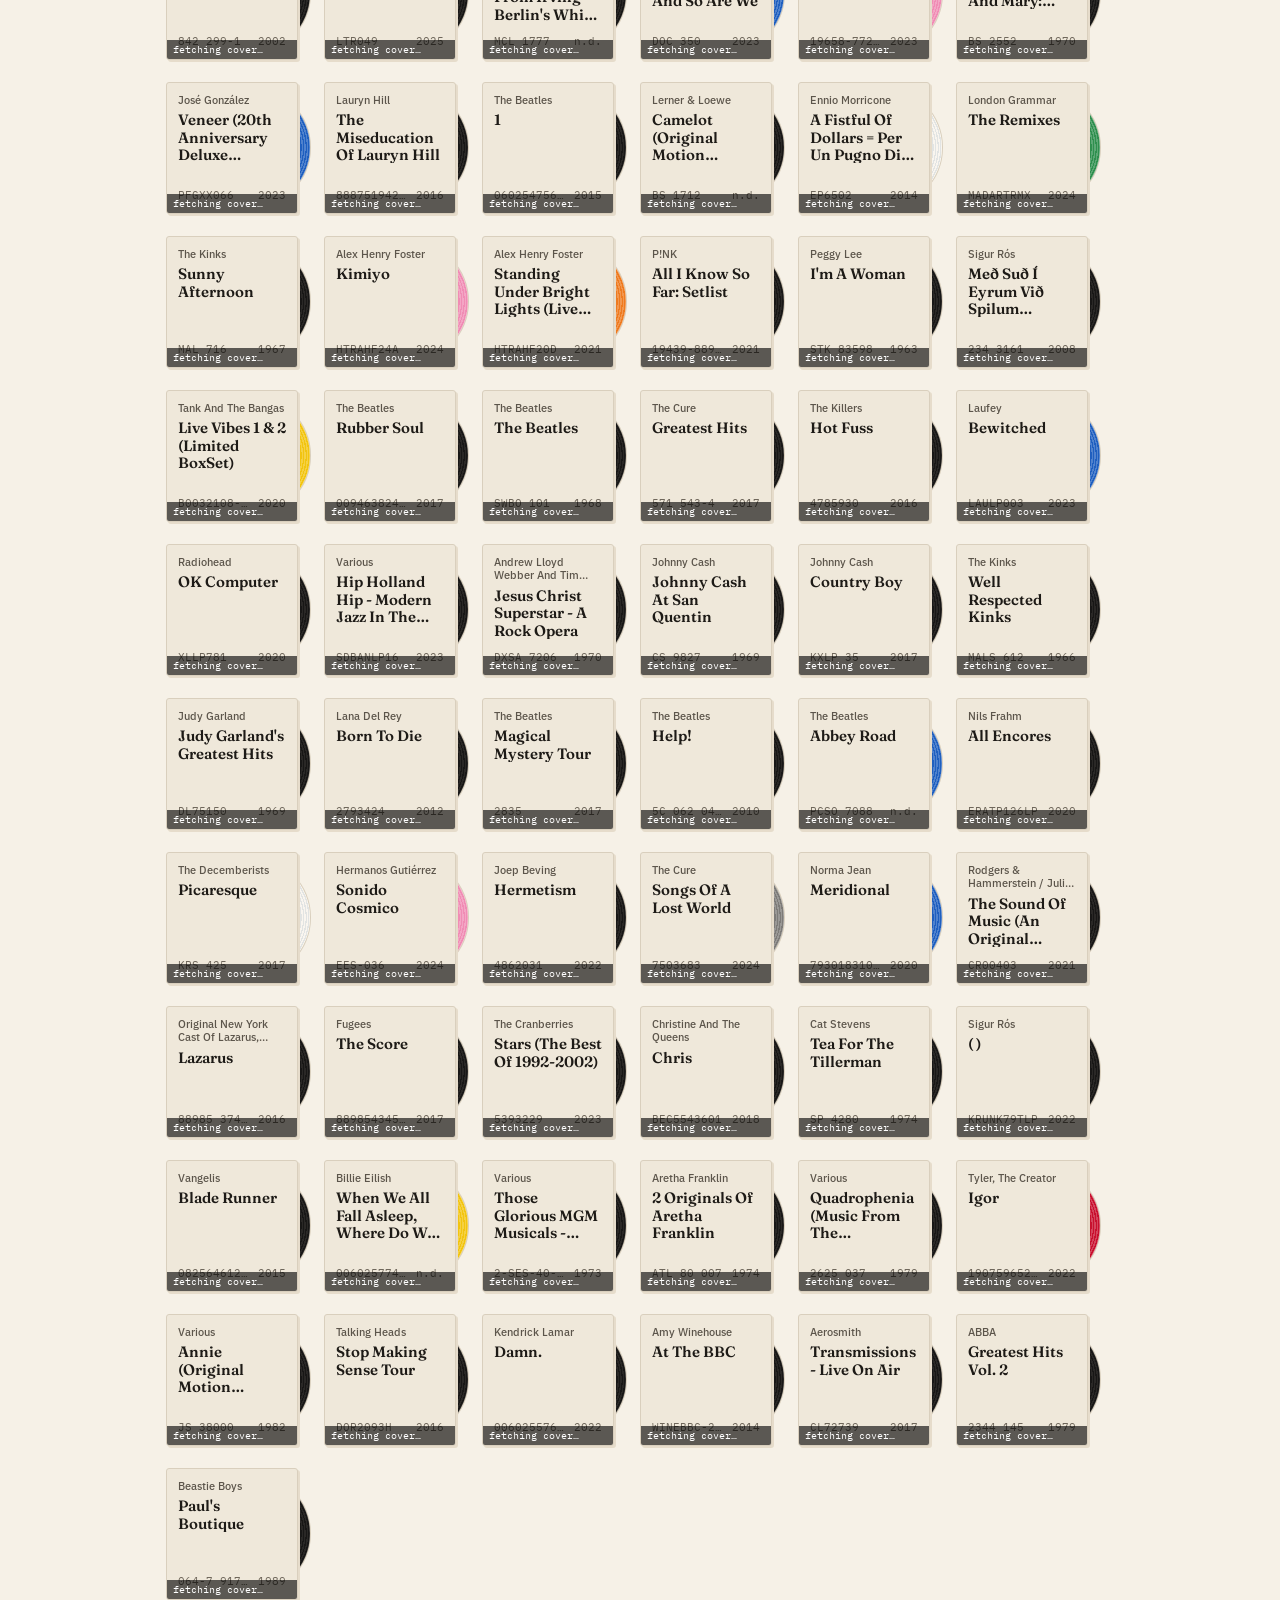
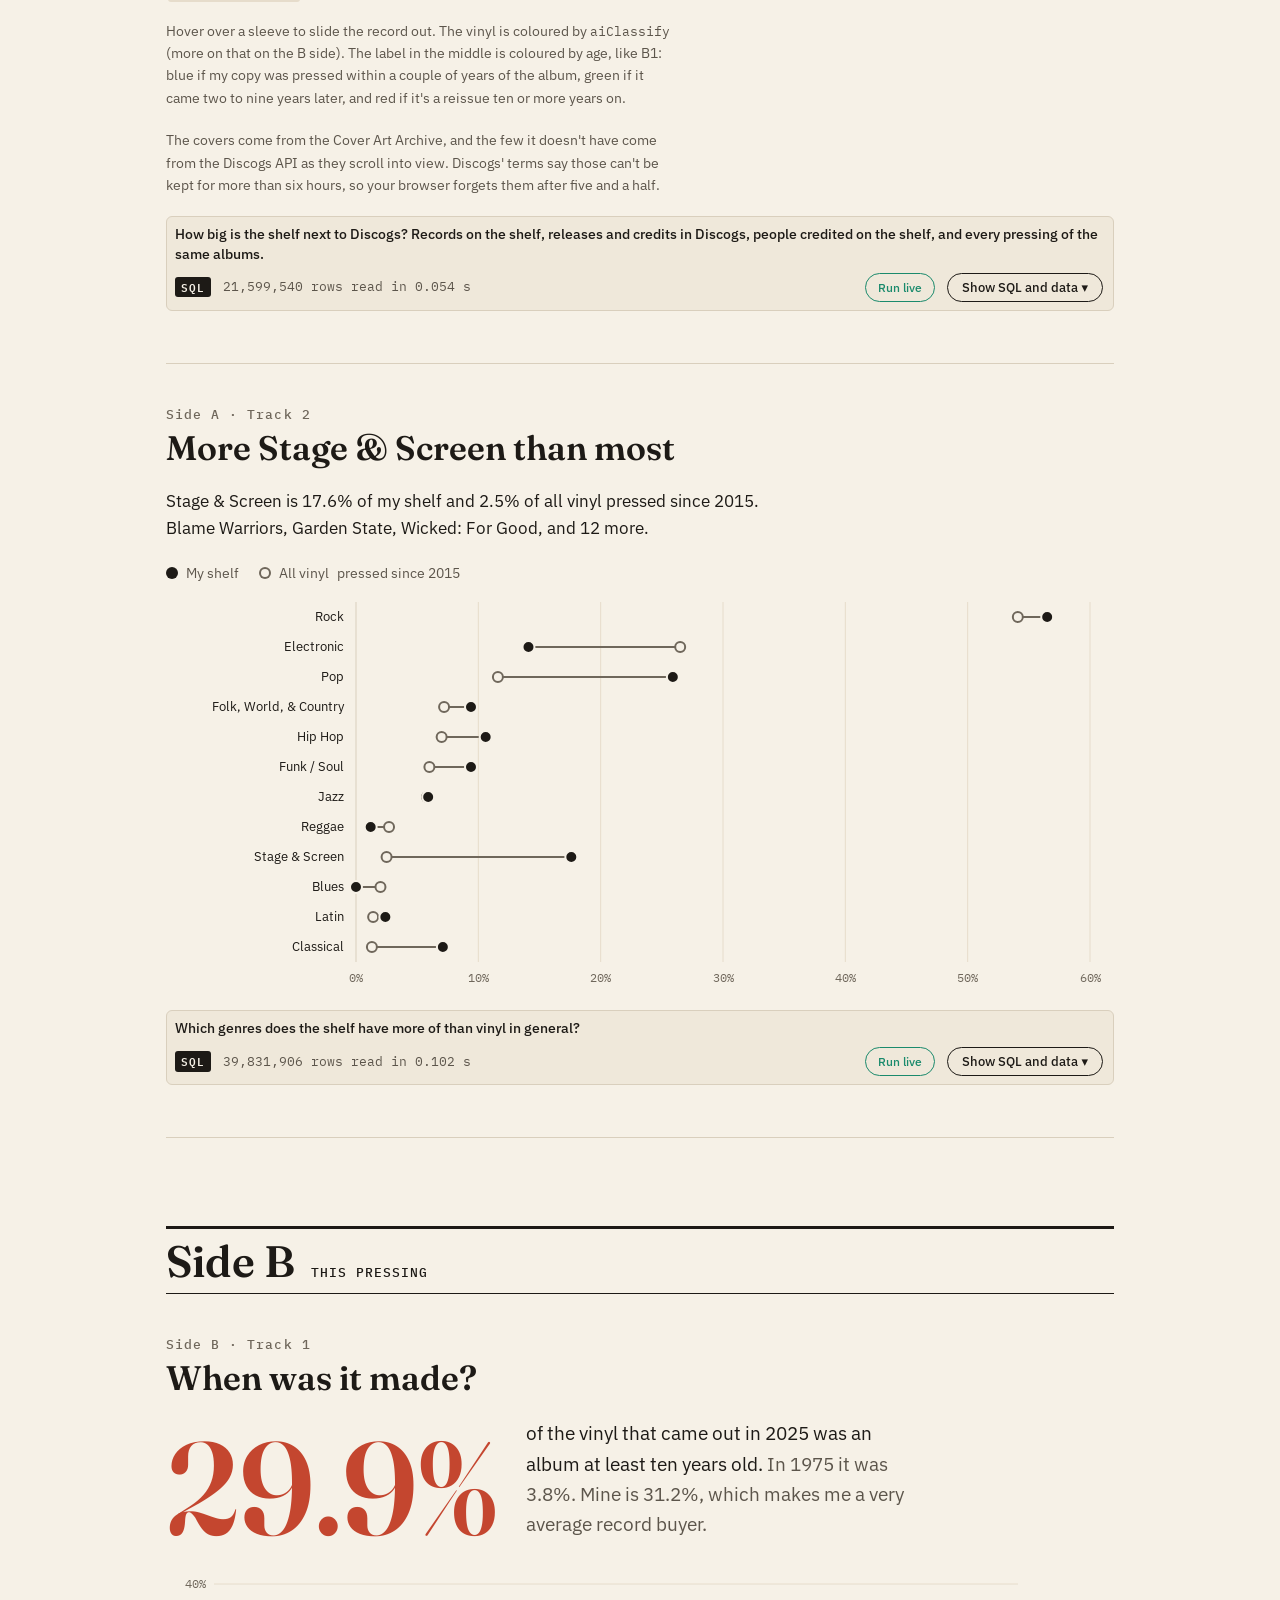
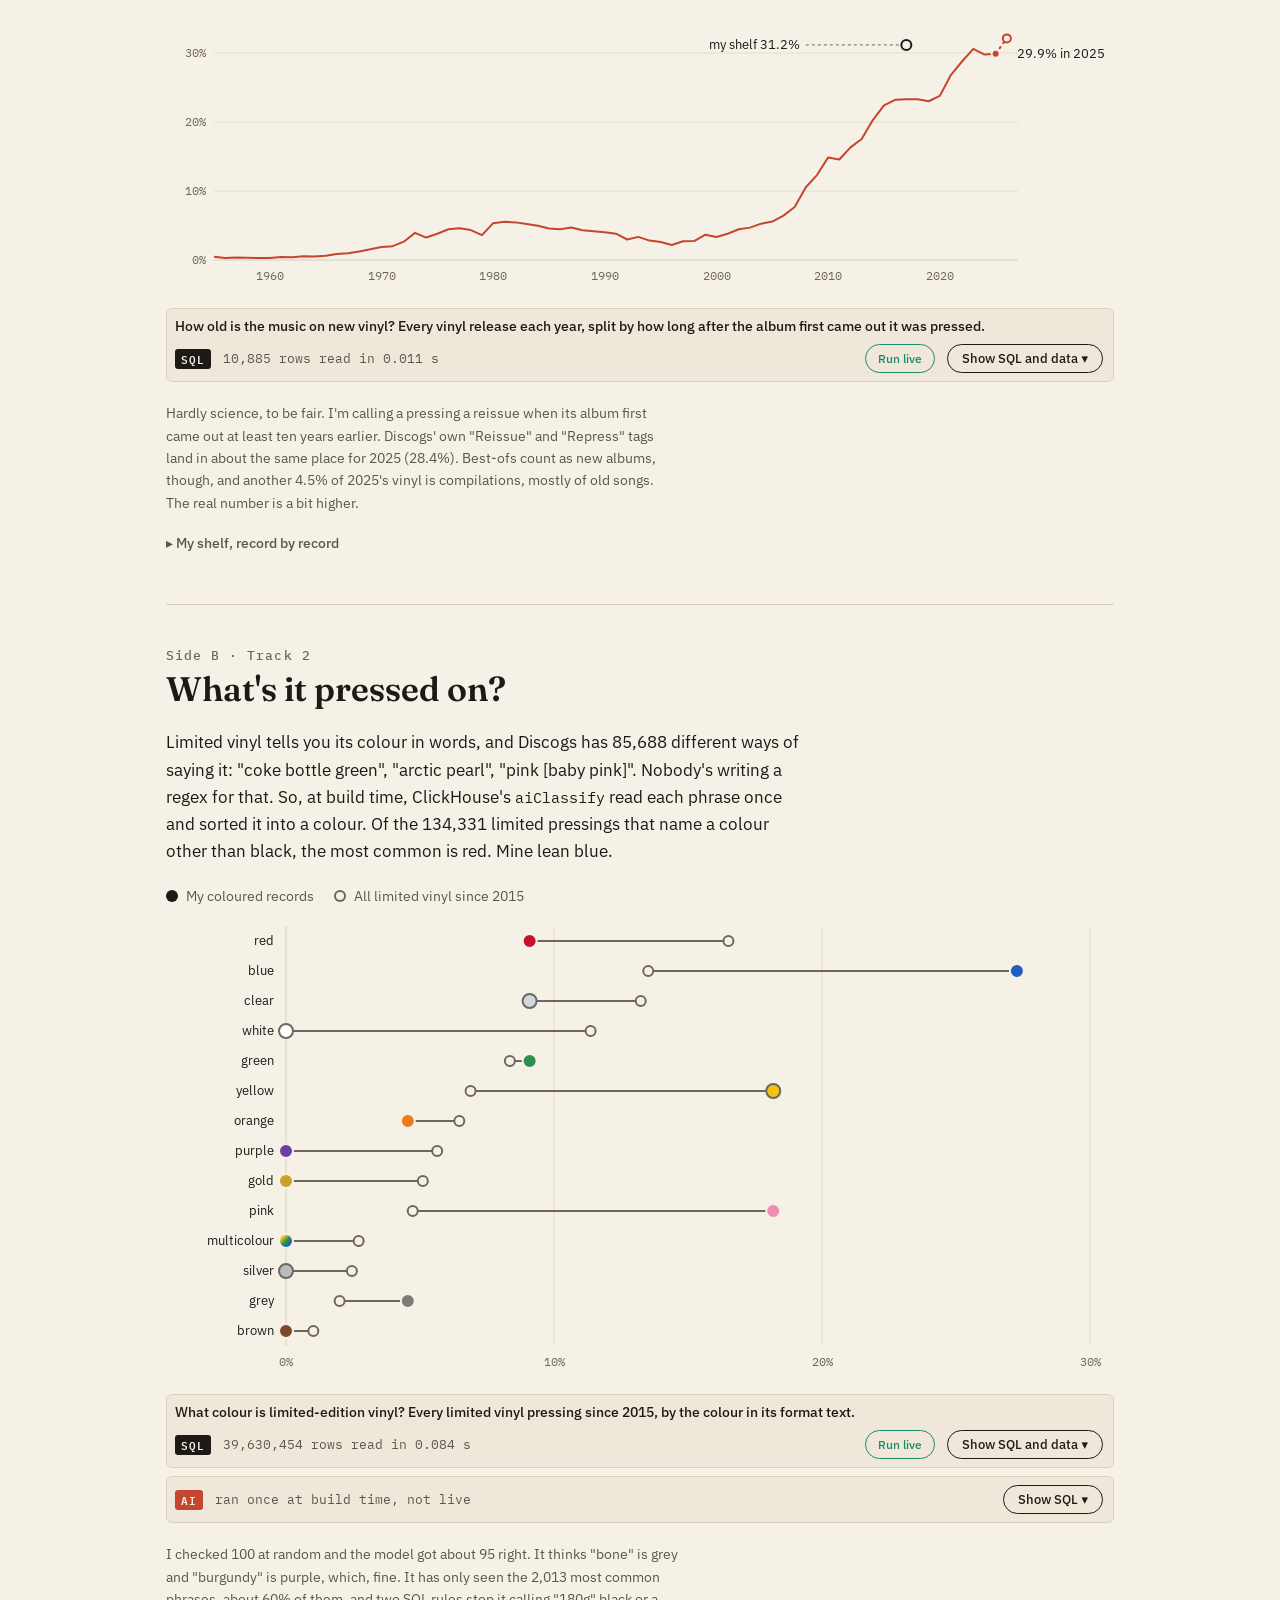
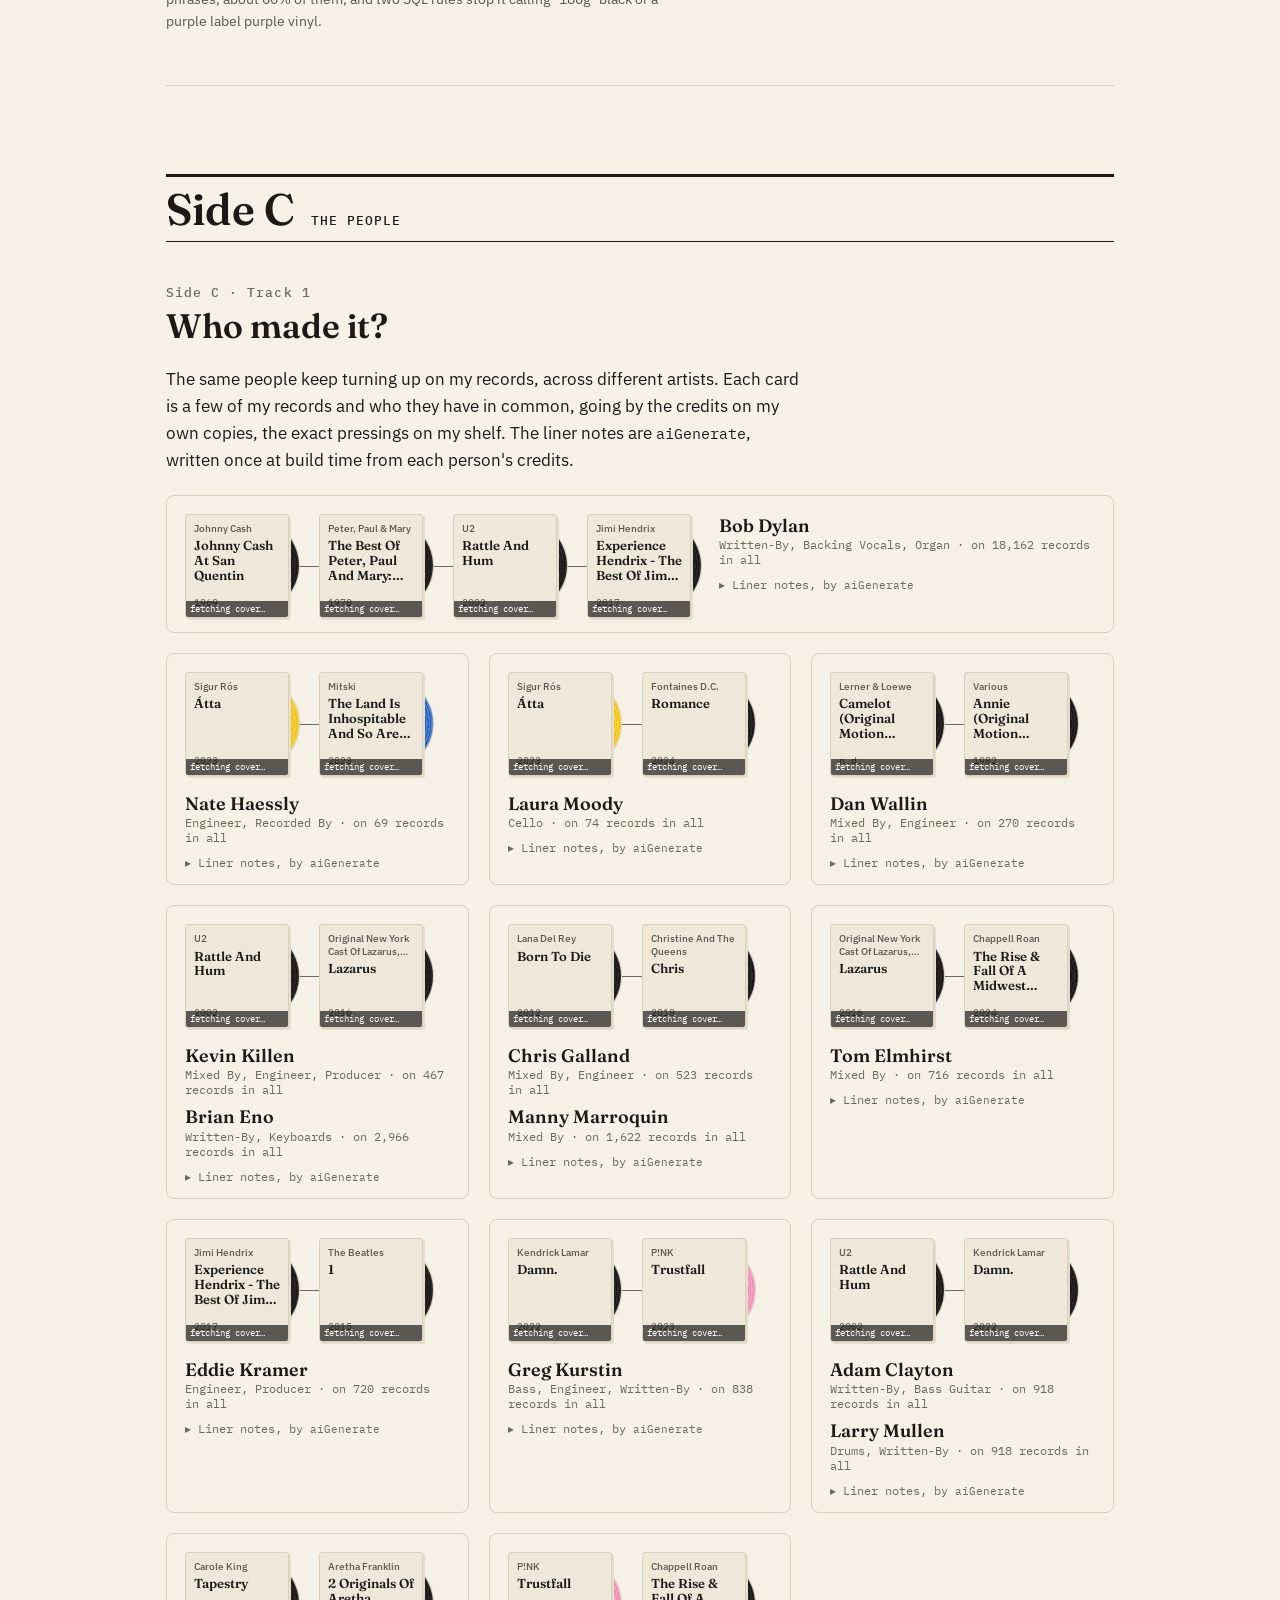
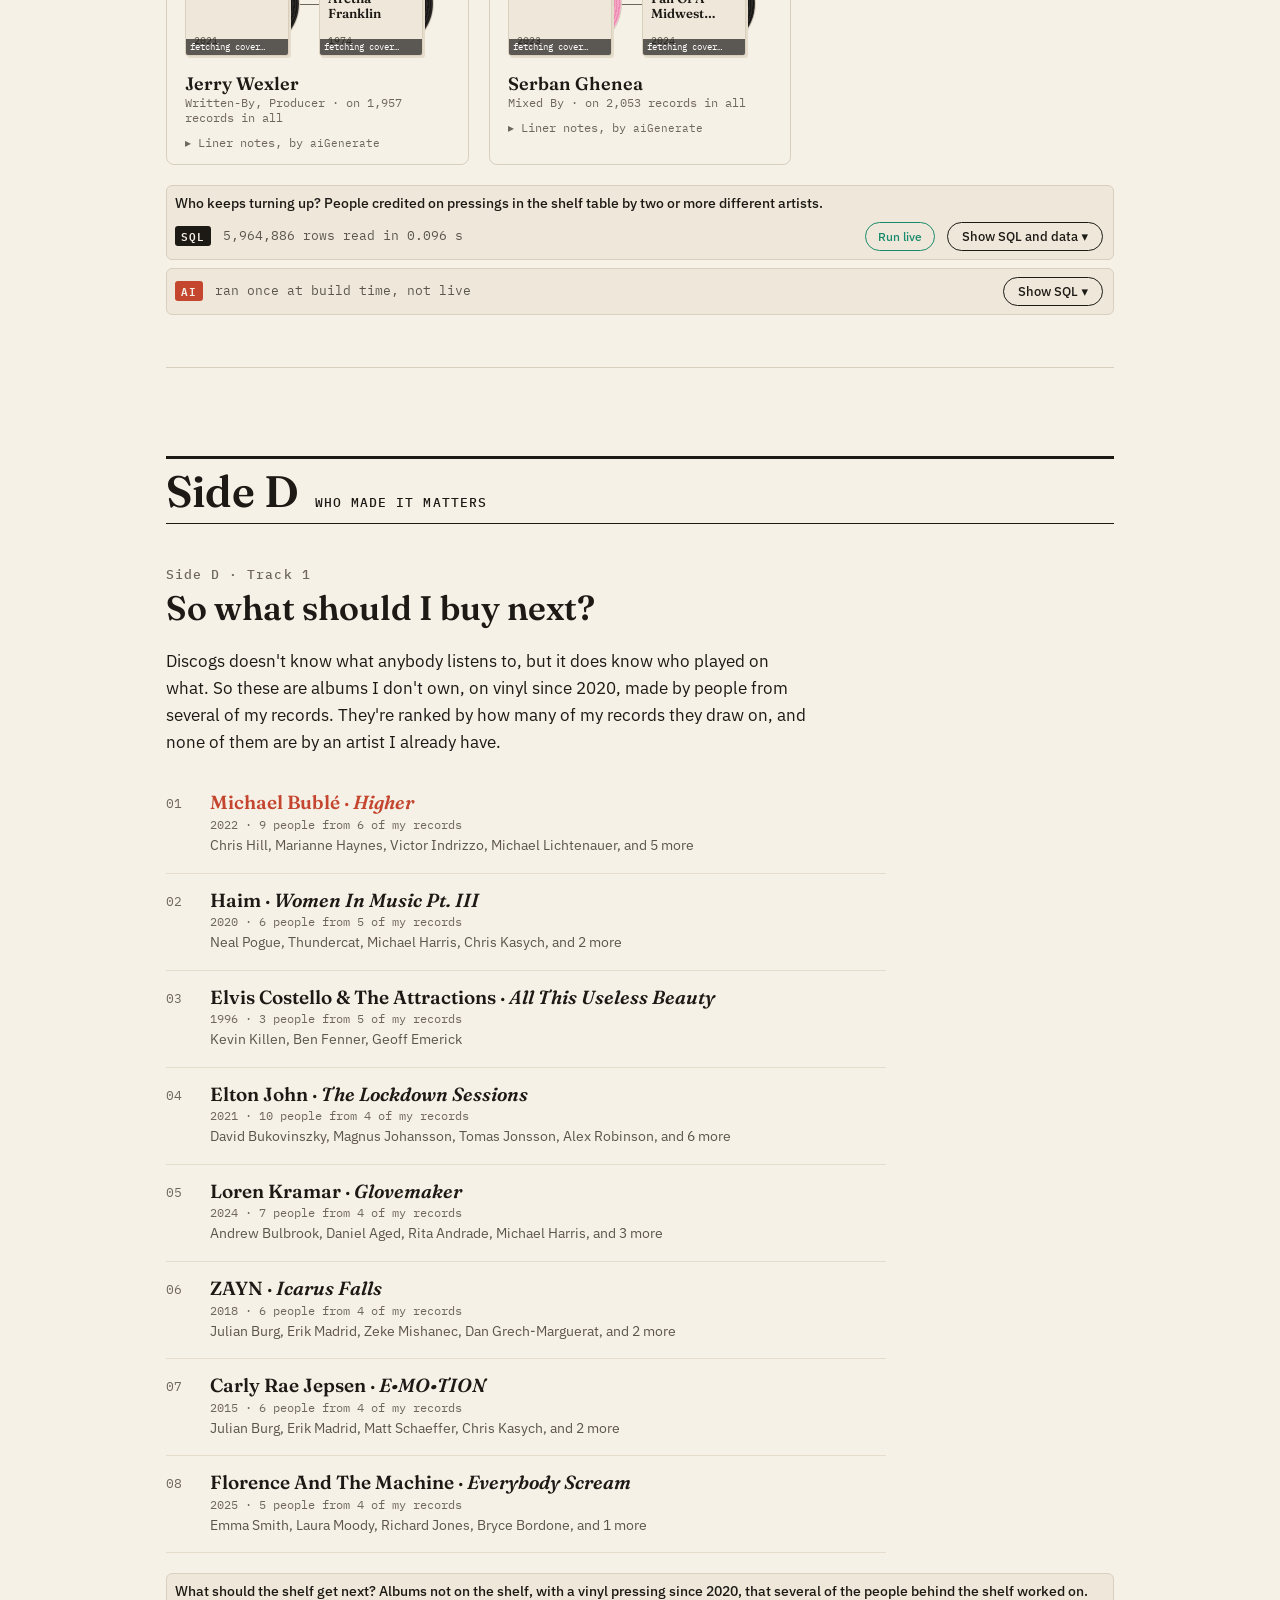
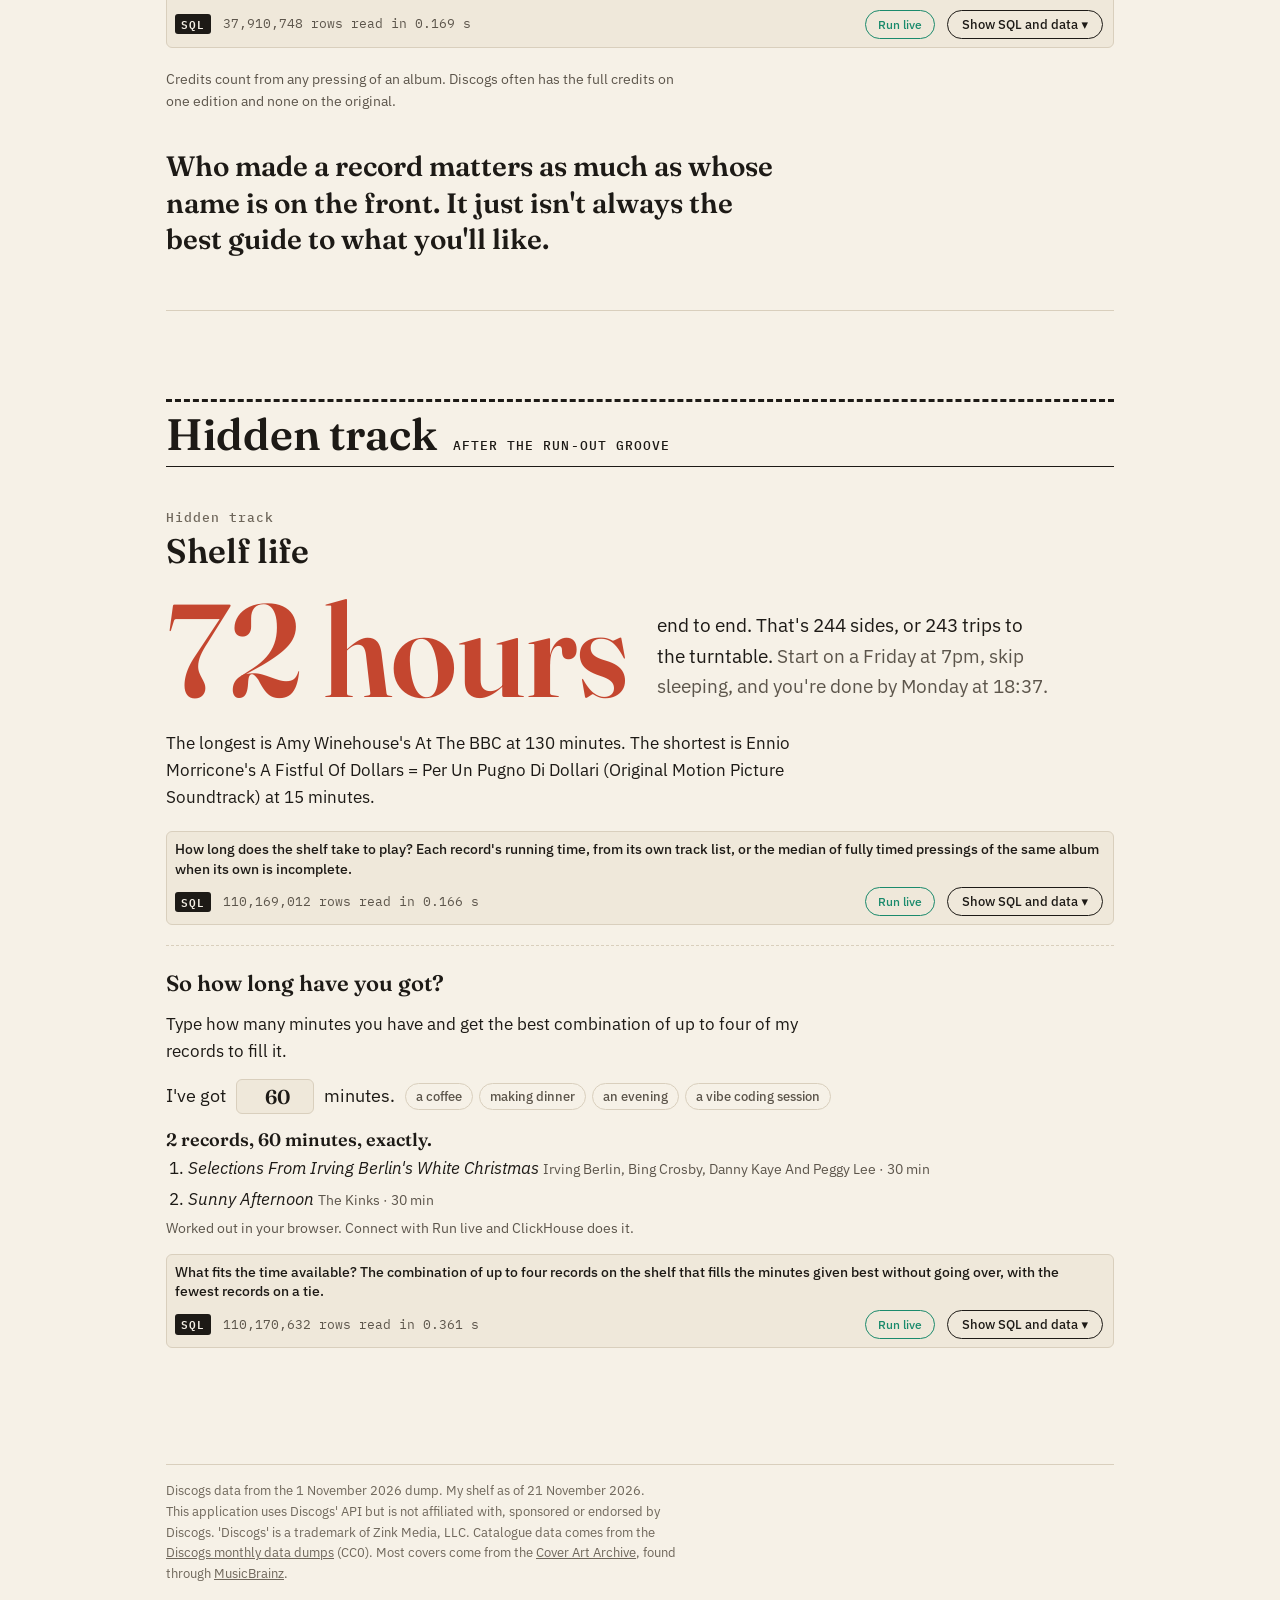
==== commit 6824f1ea: "A1 says the vinyl's colour comes from aiClassify, and tighter AI prompts - A1's footnote says the vi" ====
--- a/web/index.html
+++ b/web/index.html
@@ -55,9 +55,9 @@
       <span data-fill="last-year"></span>, and between them they credit <span data-fill="people"></span> people. Discogs knows
       <span data-fill="versions"></span> different pressings of these same albums, which is a lot of ways to sell the same record.</p>
     <div class="cover-wall" id="cover-wall"></div>
-    <p class="footnote">Hover over a sleeve to slide the record out. Coloured vinyl comes out in its own colour, the one B2 sorts it
-      into. The label is coloured the way B1 is: blue if my copy was pressed within a couple of years of the album, green if it came two
-      to nine years later, and red if it's a reissue ten or more years on.</p>
+    <p class="footnote">Hover over a sleeve to slide the record out. The vinyl is coloured by <code>aiClassify</code> (more on that on the
+      B side). The label in the middle is coloured by age, like B1: blue if my copy was pressed within a couple of years of the album,
+      green if it came two to nine years later, and red if it's a reissue ten or more years on.</p>
     <p class="footnote">The covers come from the Cover Art Archive, and the few it doesn't have come from the Discogs API as they scroll
       into view. Discogs' terms say those can't be kept for more than six hours, so your browser forgets them after five and a half.</p>
     <details class="query" data-query="summary"></details>
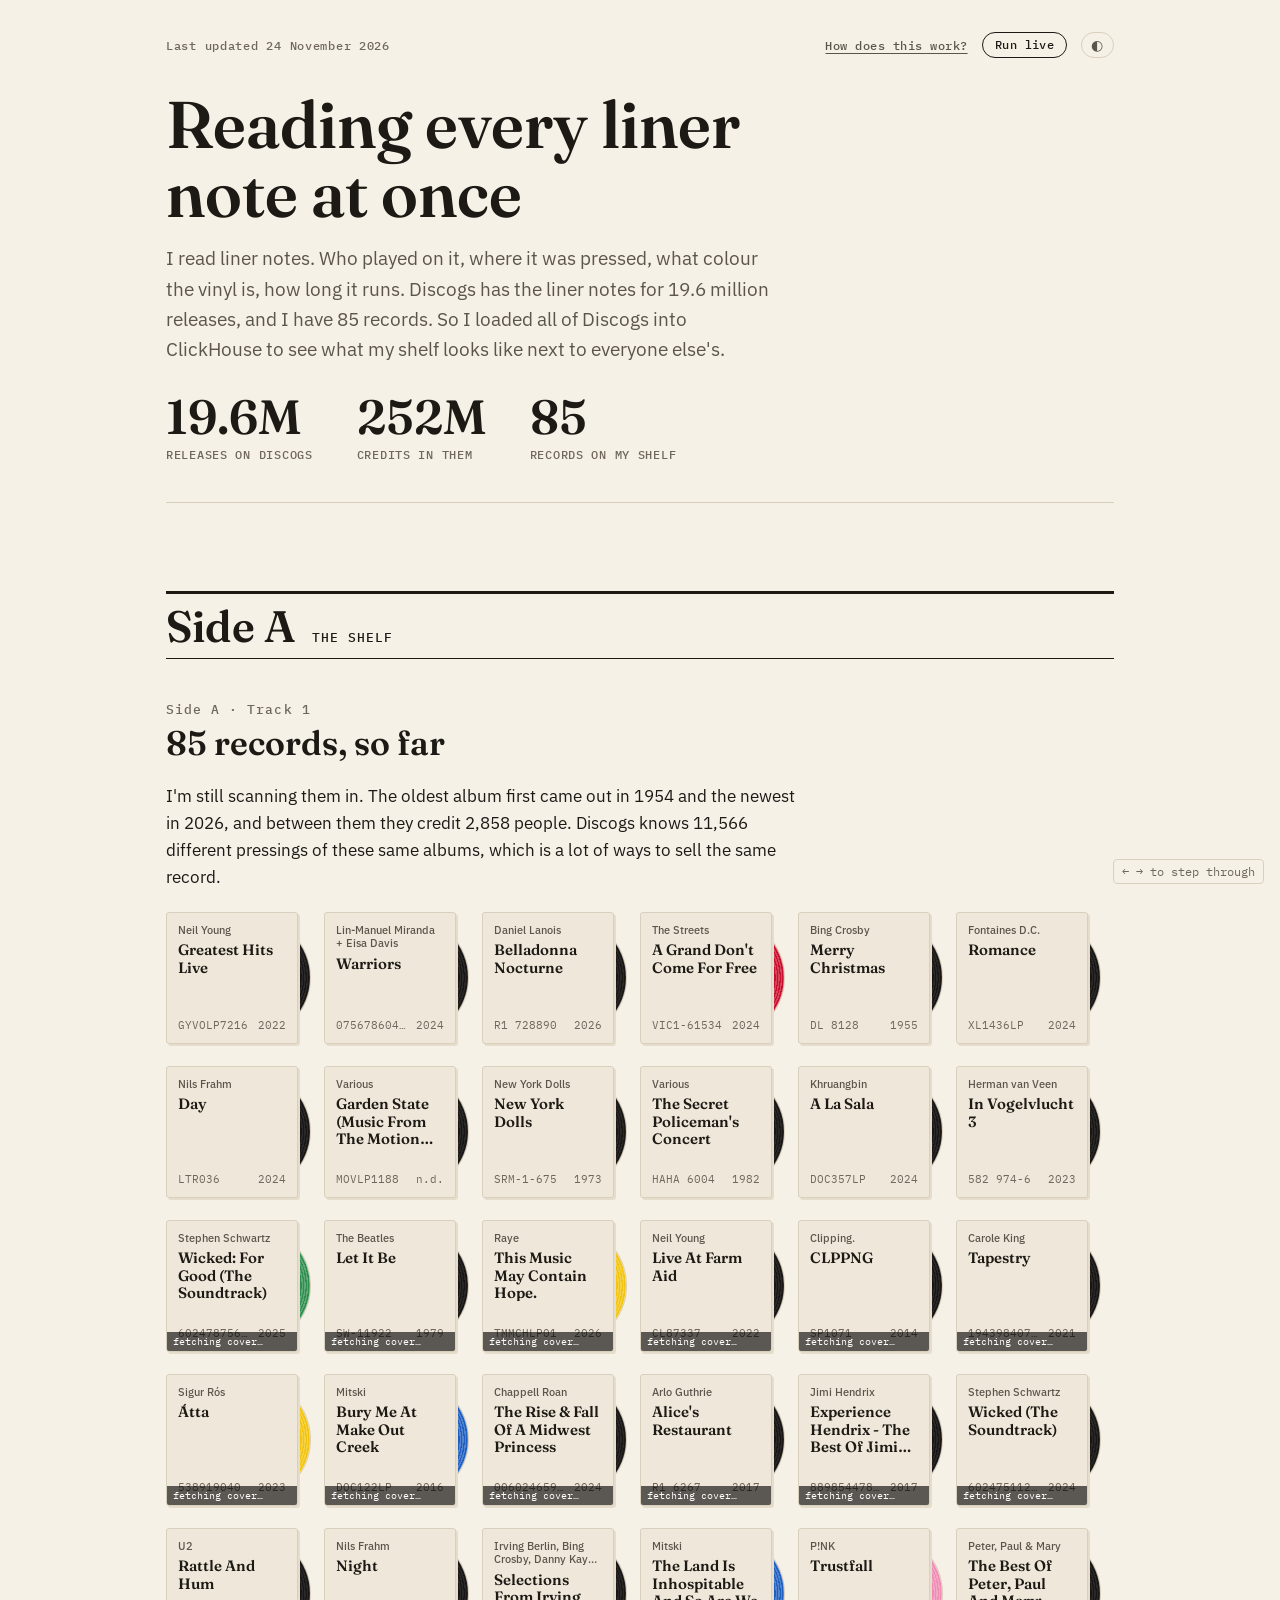
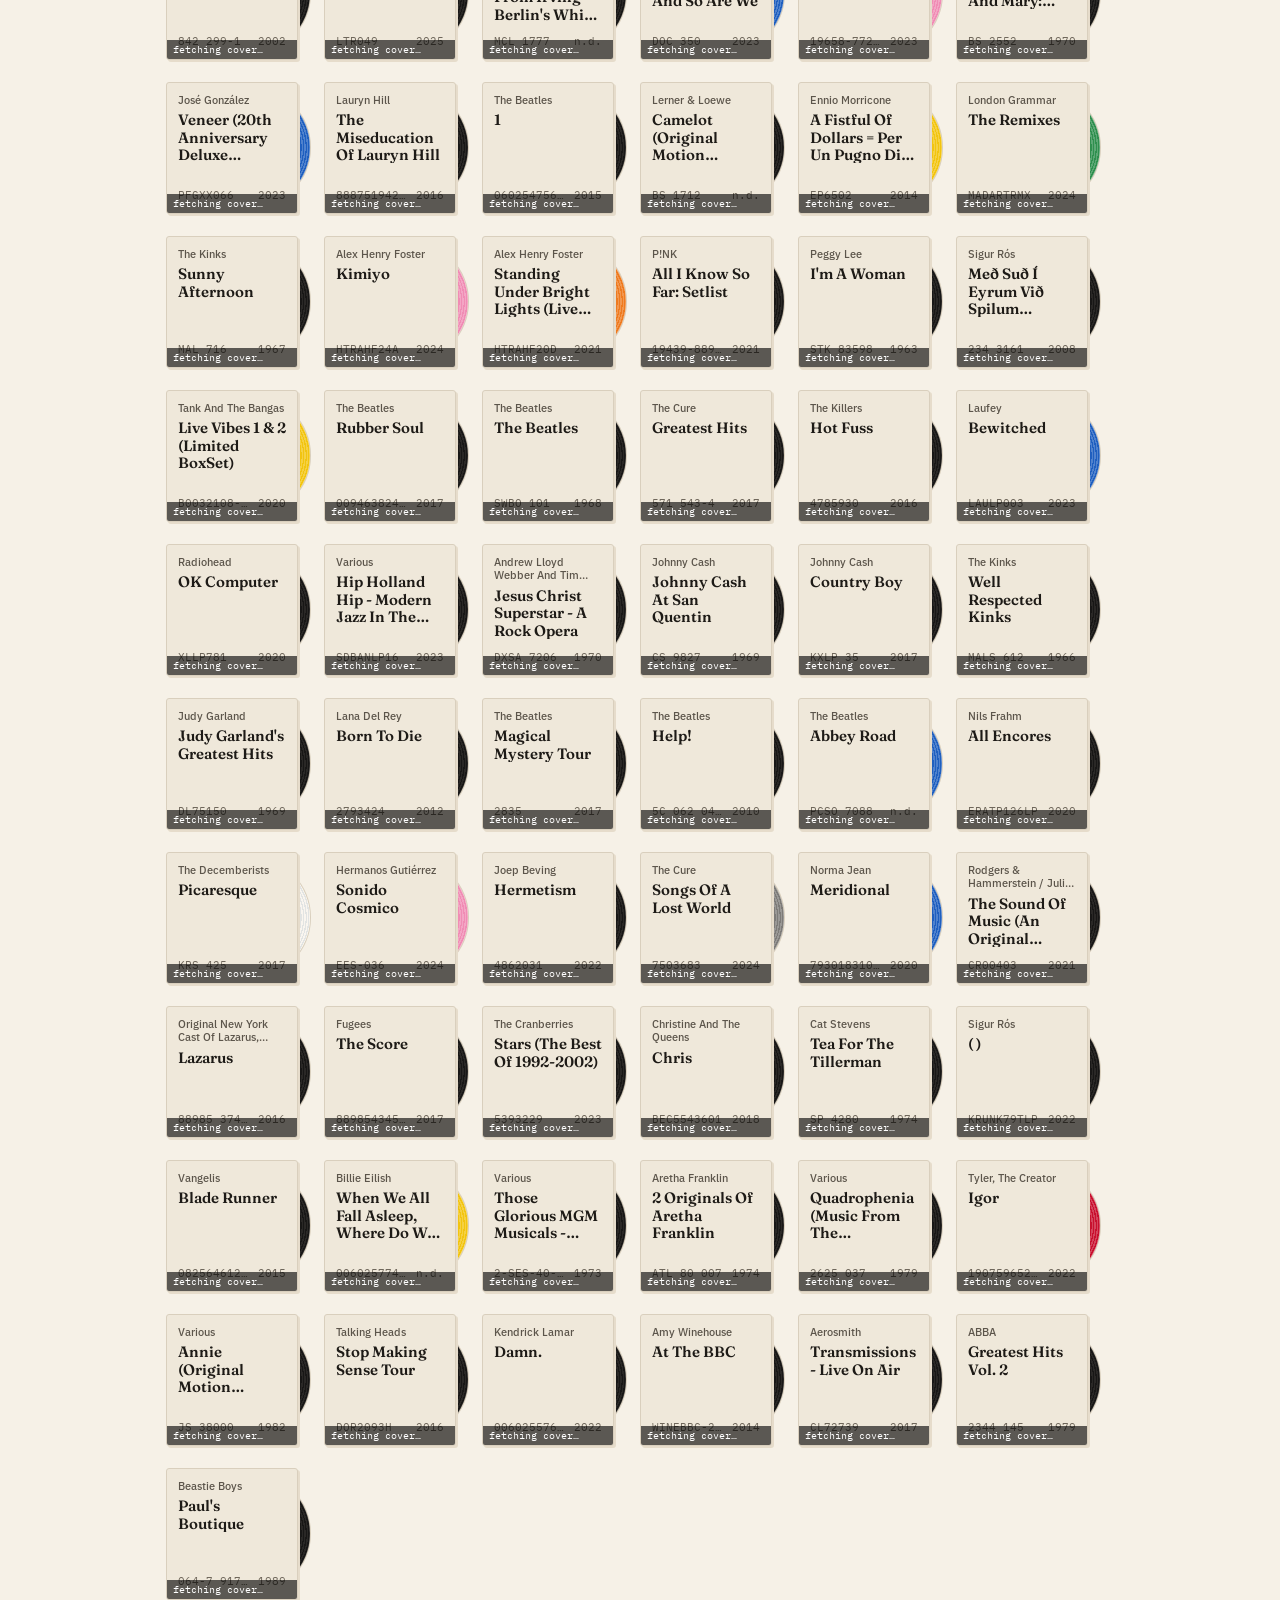
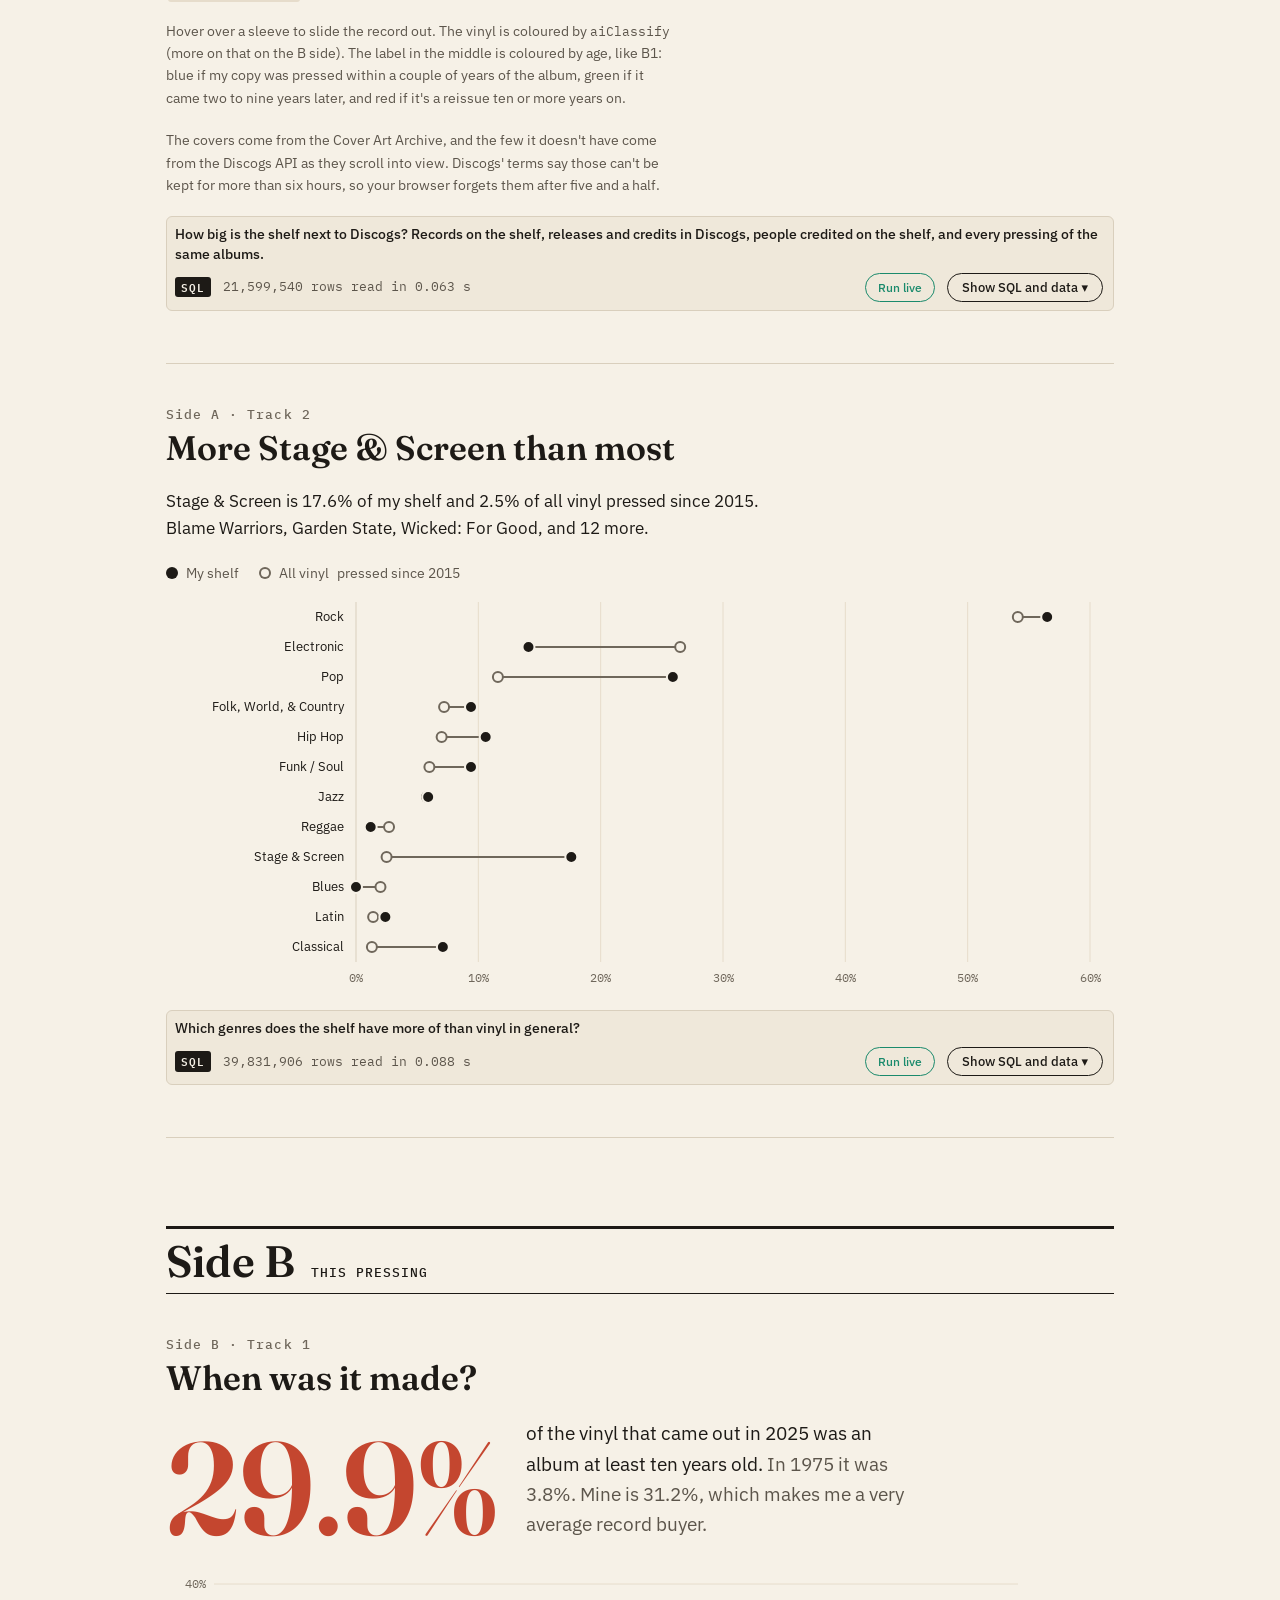
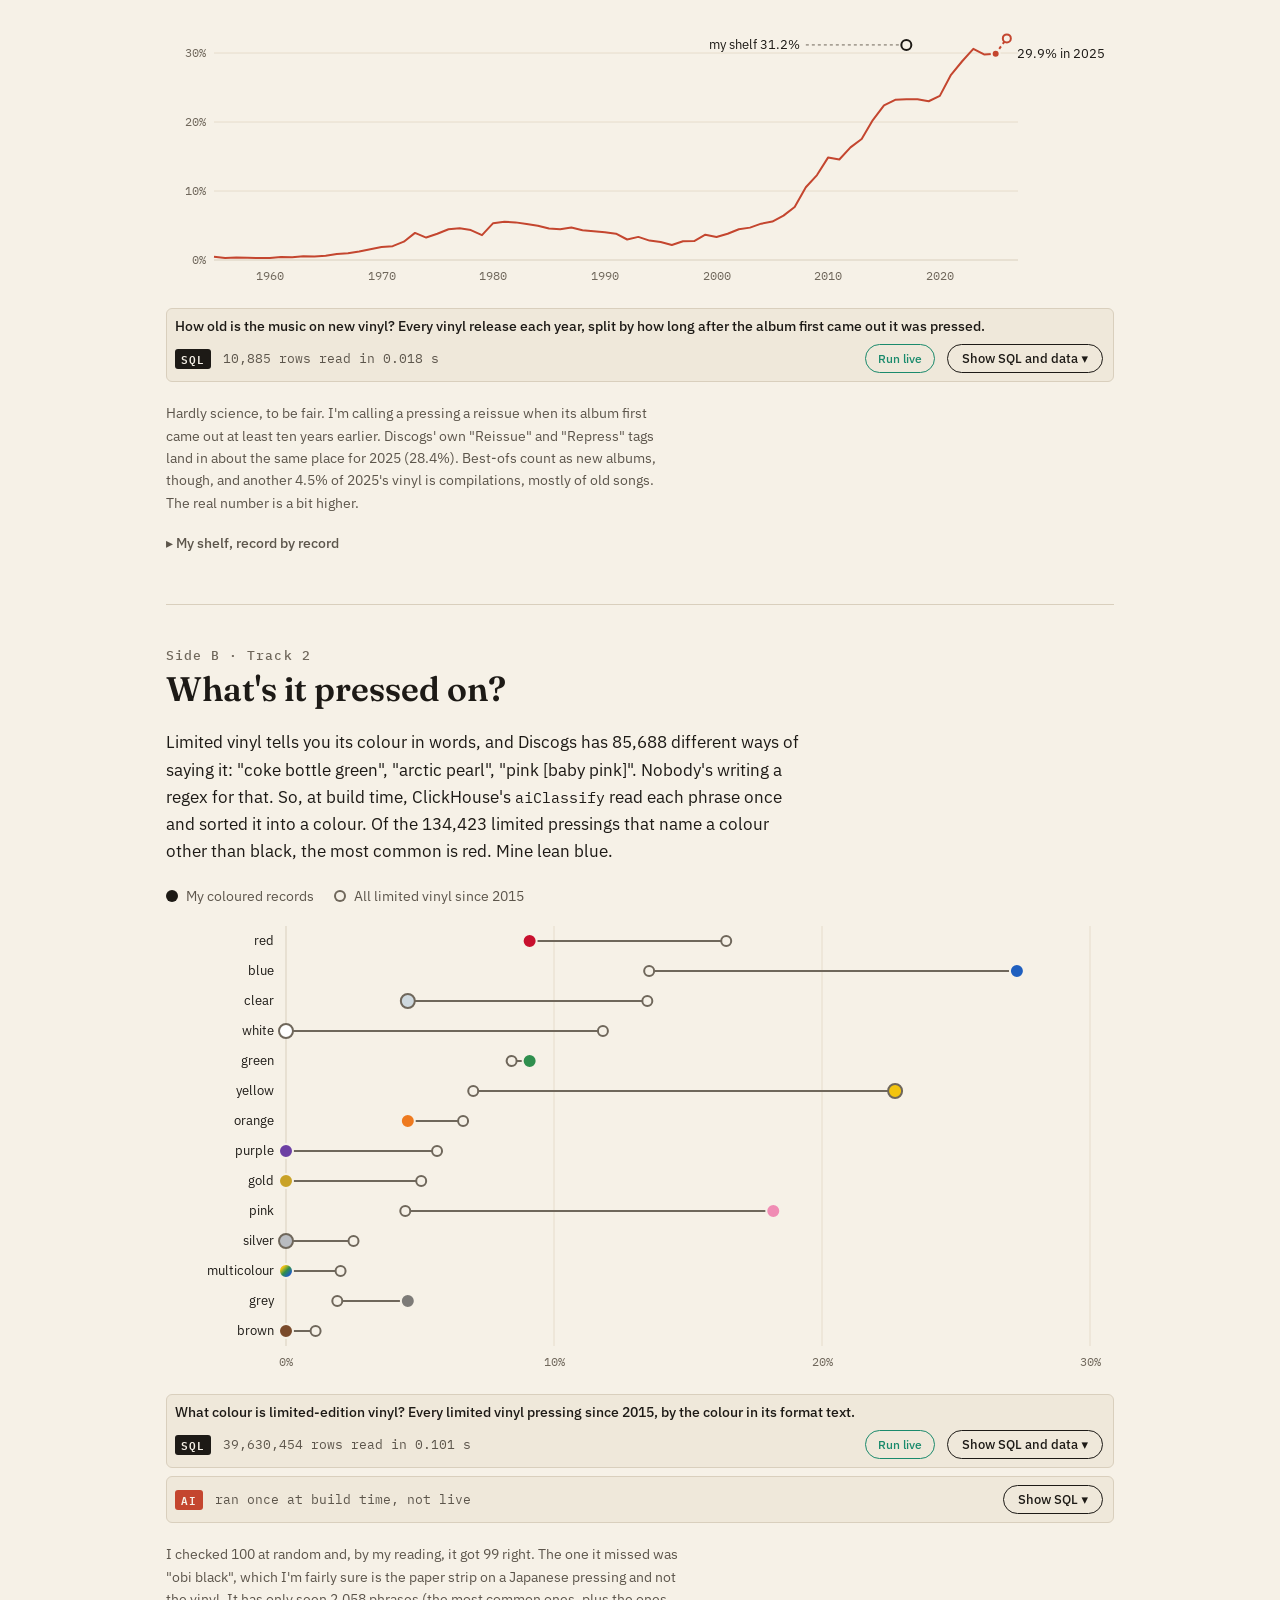
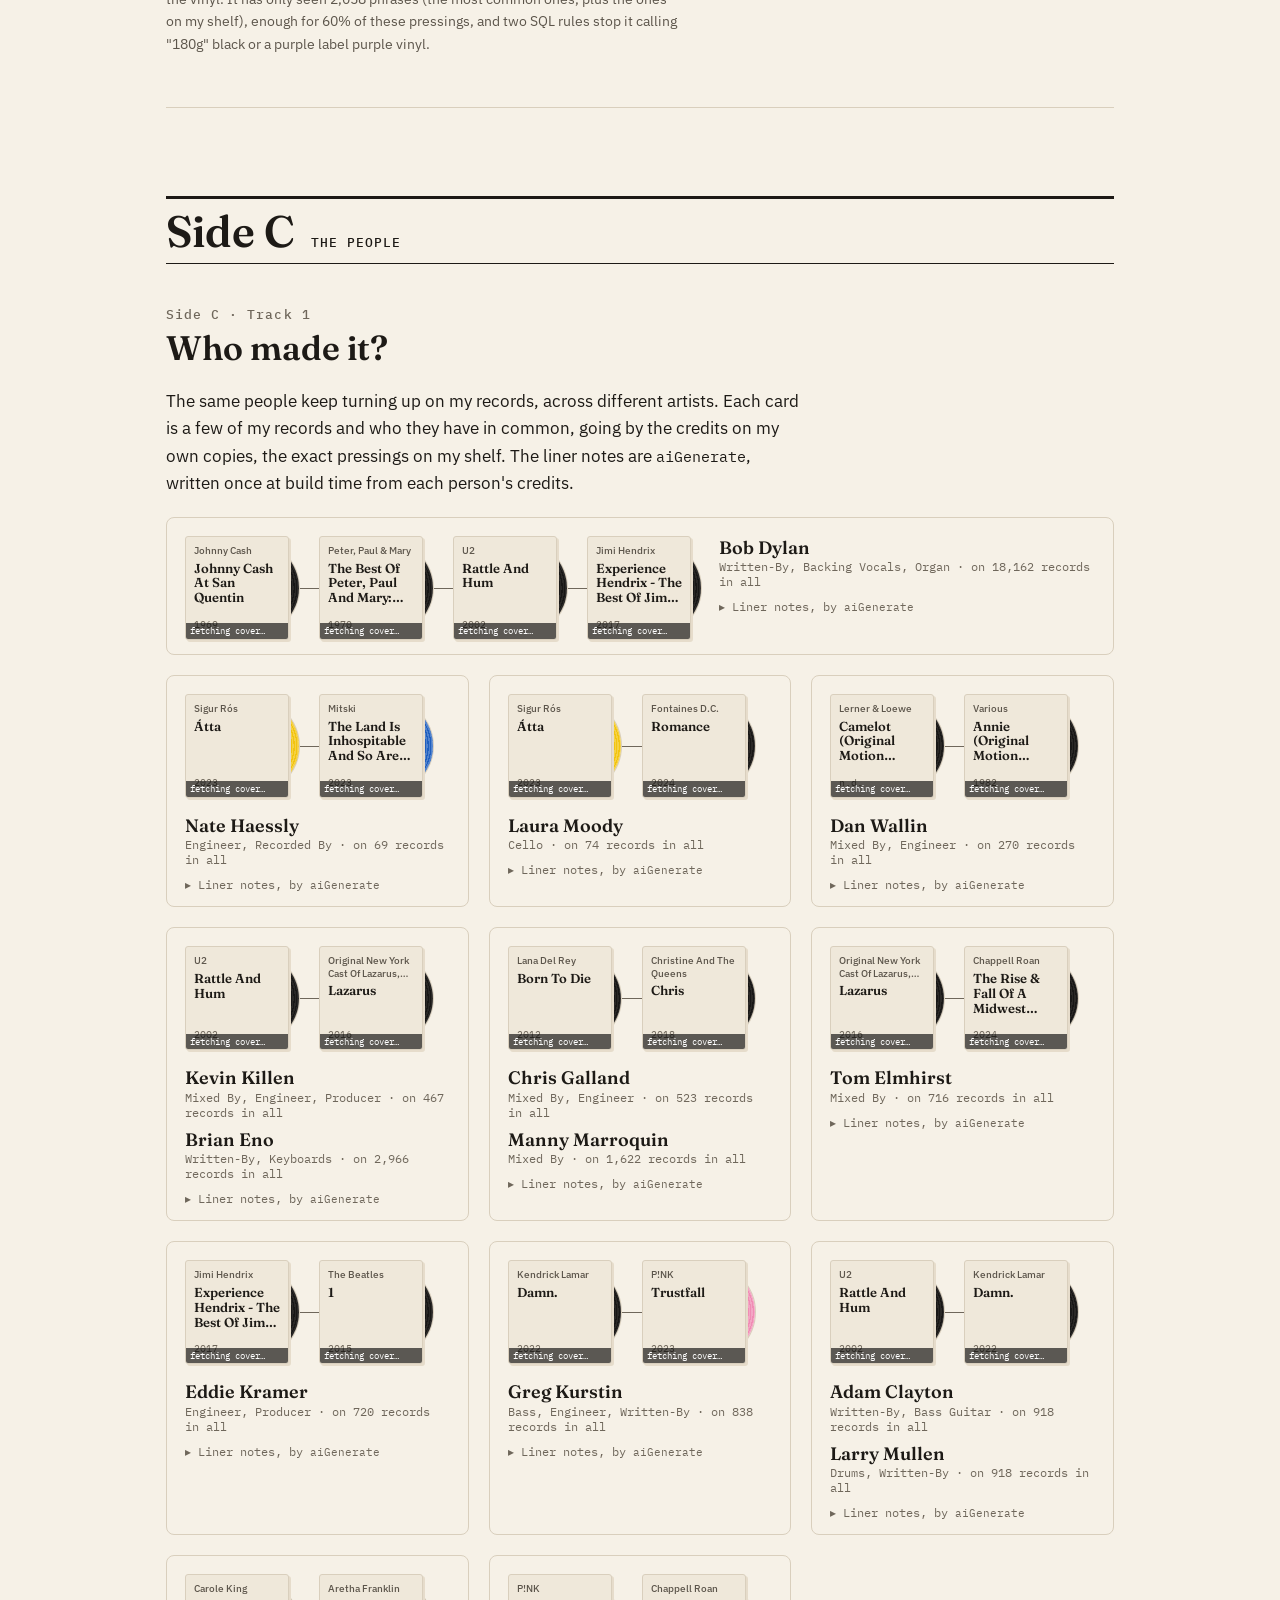
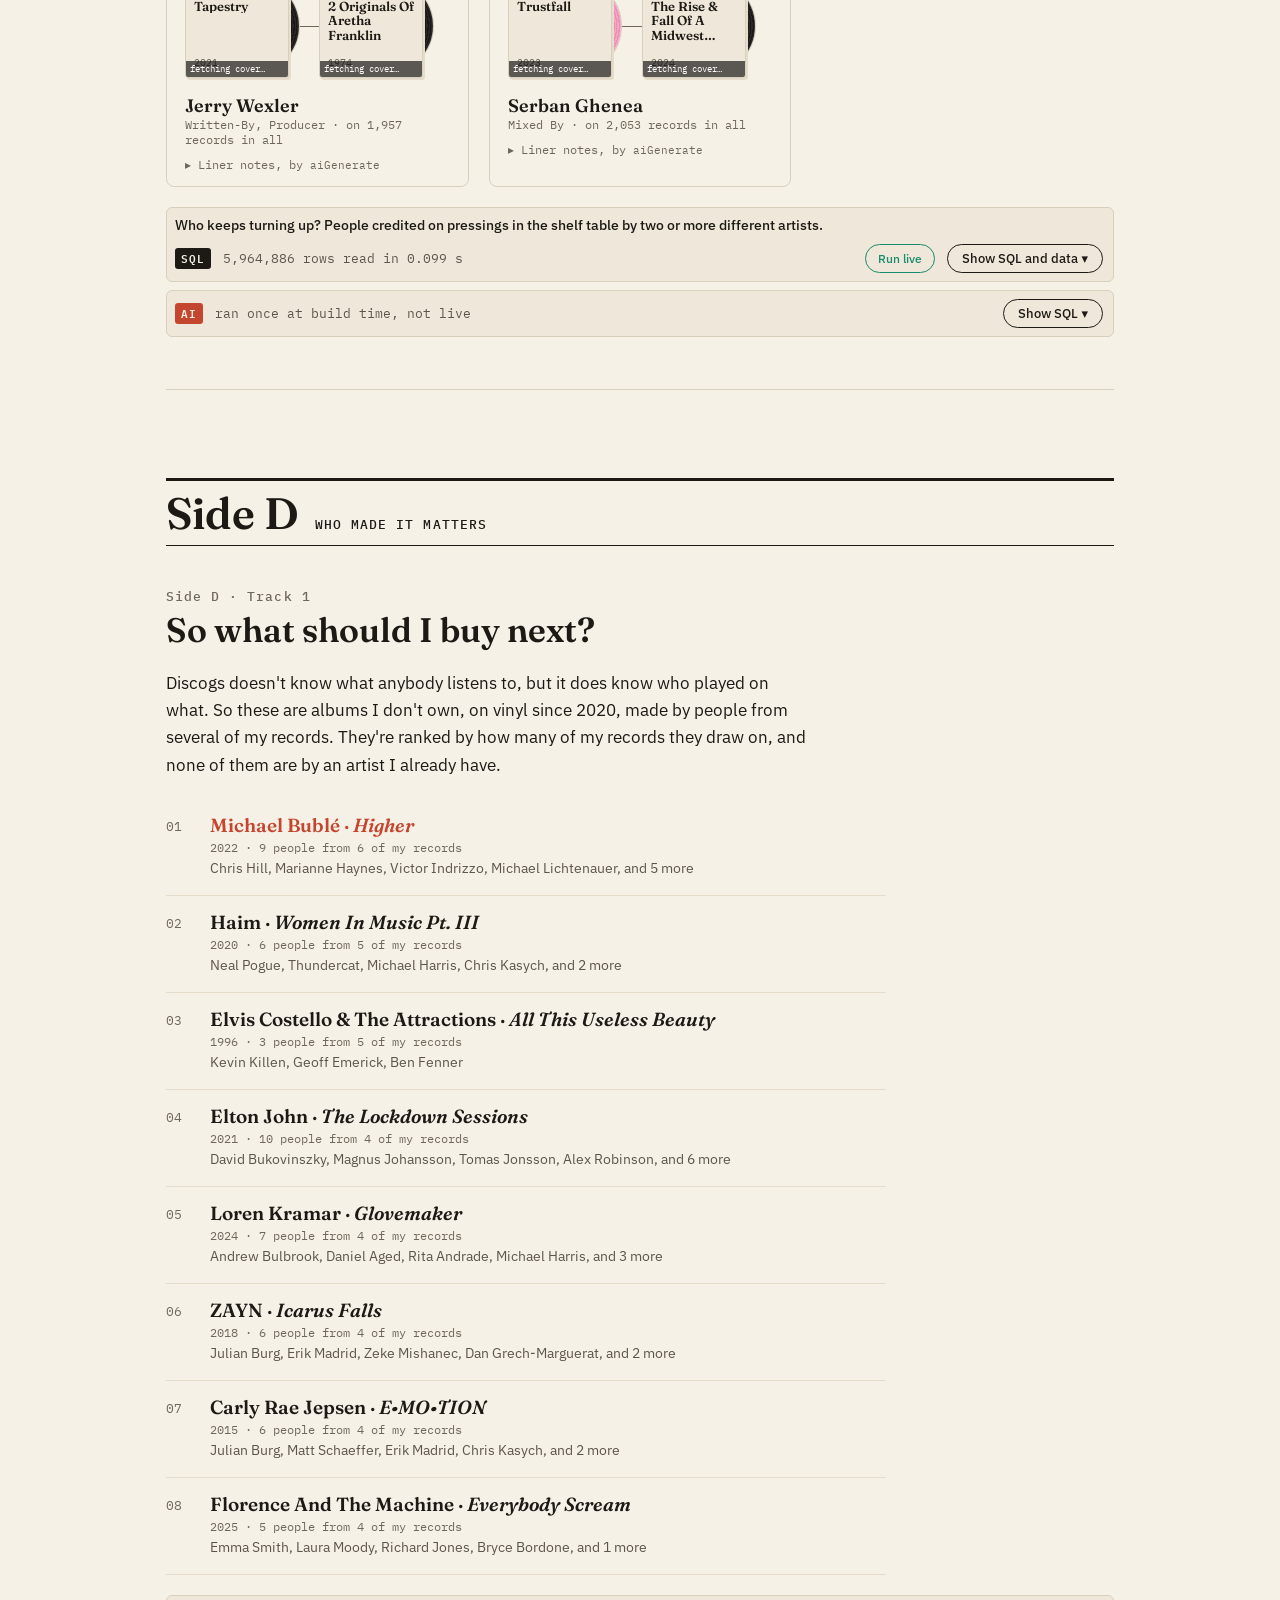
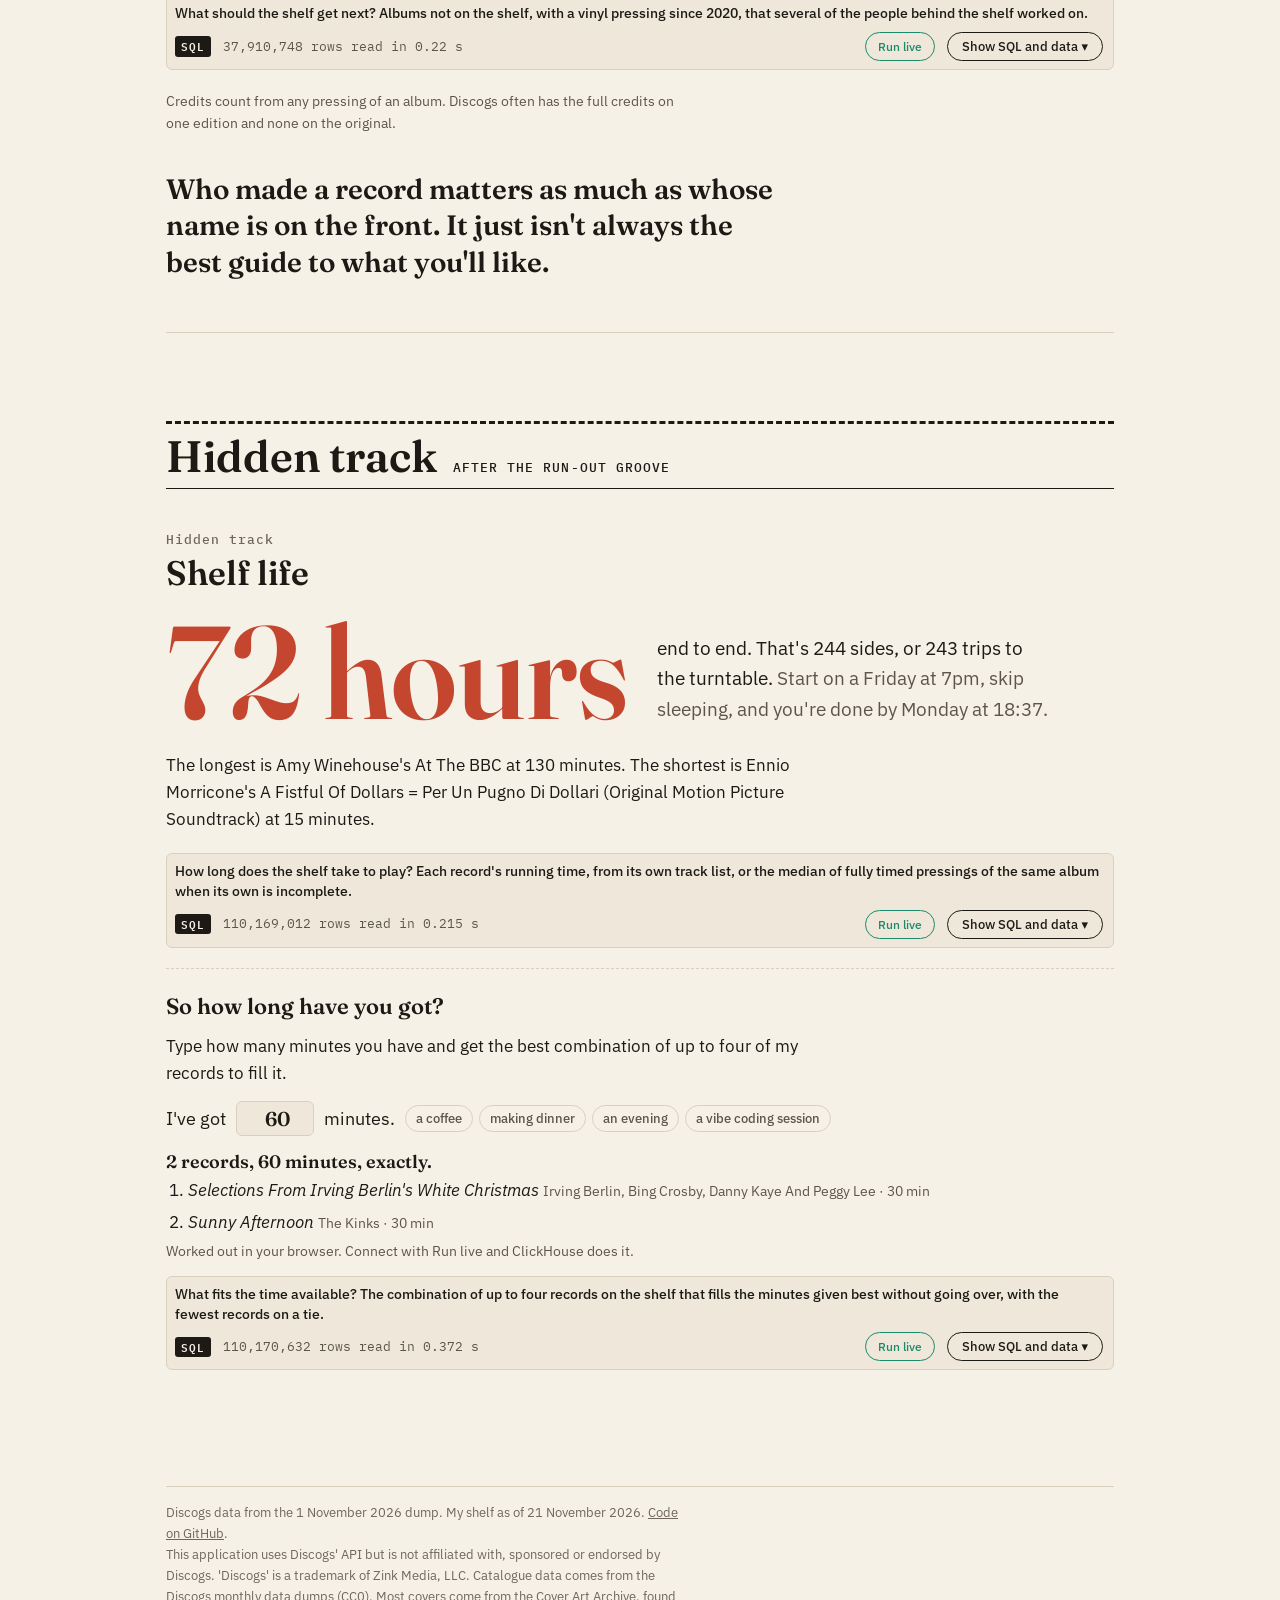
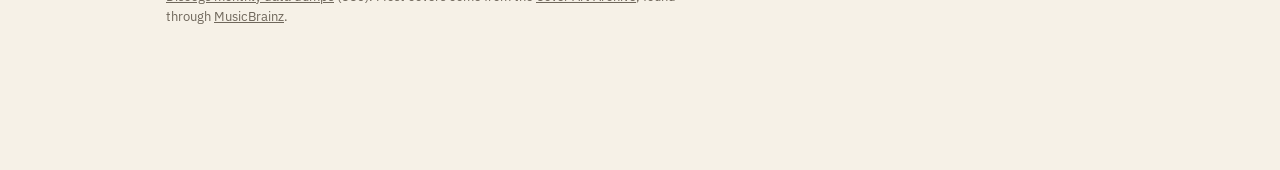
==== commit e741e24f: "Rerun the AI step: new vinyl colours and liner notes, and B2's check redone - Every colour phrase re" ====
--- a/web/index.html
+++ b/web/index.html
@@ -125,9 +125,10 @@
     <div class="chart" id="chart-colours" role="img" aria-label="Vinyl colours on my shelf against all limited vinyl since 2015"></div>
     <details class="query" data-query="colours"></details>
     <details class="query ai-query" data-ai="colours_ai_sql"></details>
-    <p class="footnote">I checked 100 at random and the model got about 95 right. It thinks "bone" is grey and "burgundy" is purple,
-      which, fine. It has only seen the 2,013 most common phrases, about 60% of them, and two SQL rules stop it calling "180g" black or
-      a purple label purple vinyl.</p>
+    <p class="footnote">I checked 100 at random and, by my reading, it got 99 right. The one it missed was "obi black", which I'm fairly
+      sure is the paper strip on a Japanese pressing and not the vinyl. It has only seen <span data-fill="colour-classified"></span> phrases
+      (the most common ones, plus the ones on my shelf), enough for <span data-fill="colour-coverage"></span> of these pressings, and two
+      SQL rules stop it calling "180g" black or a purple label purple vinyl.</p>
   </section>
 
   <header class="side-label" aria-label="Side C">
@@ -187,7 +188,8 @@
   </section>
 
   <footer class="site-footer">
-    <p>Discogs data from the <span data-fill="dump-date"></span> dump. My shelf as of <span data-fill="shelf-date"></span>.</p>
+    <p>Discogs data from the <span data-fill="dump-date"></span> dump. My shelf as of <span data-fill="shelf-date"></span>.
+      <a href="https://github.com/tylerhannan/every-liner-note">Code on GitHub</a>.</p>
     <p>This application uses Discogs' API but is not affiliated with, sponsored or endorsed by Discogs. 'Discogs' is a trademark of Zink Media, LLC.
       Catalogue data comes from the <a href="https://data.discogs.com/">Discogs monthly data dumps</a> (CC0). Most covers come from the
       <a href="https://coverartarchive.org/">Cover Art Archive</a>, found through <a href="https://musicbrainz.org/">MusicBrainz</a>.</p>
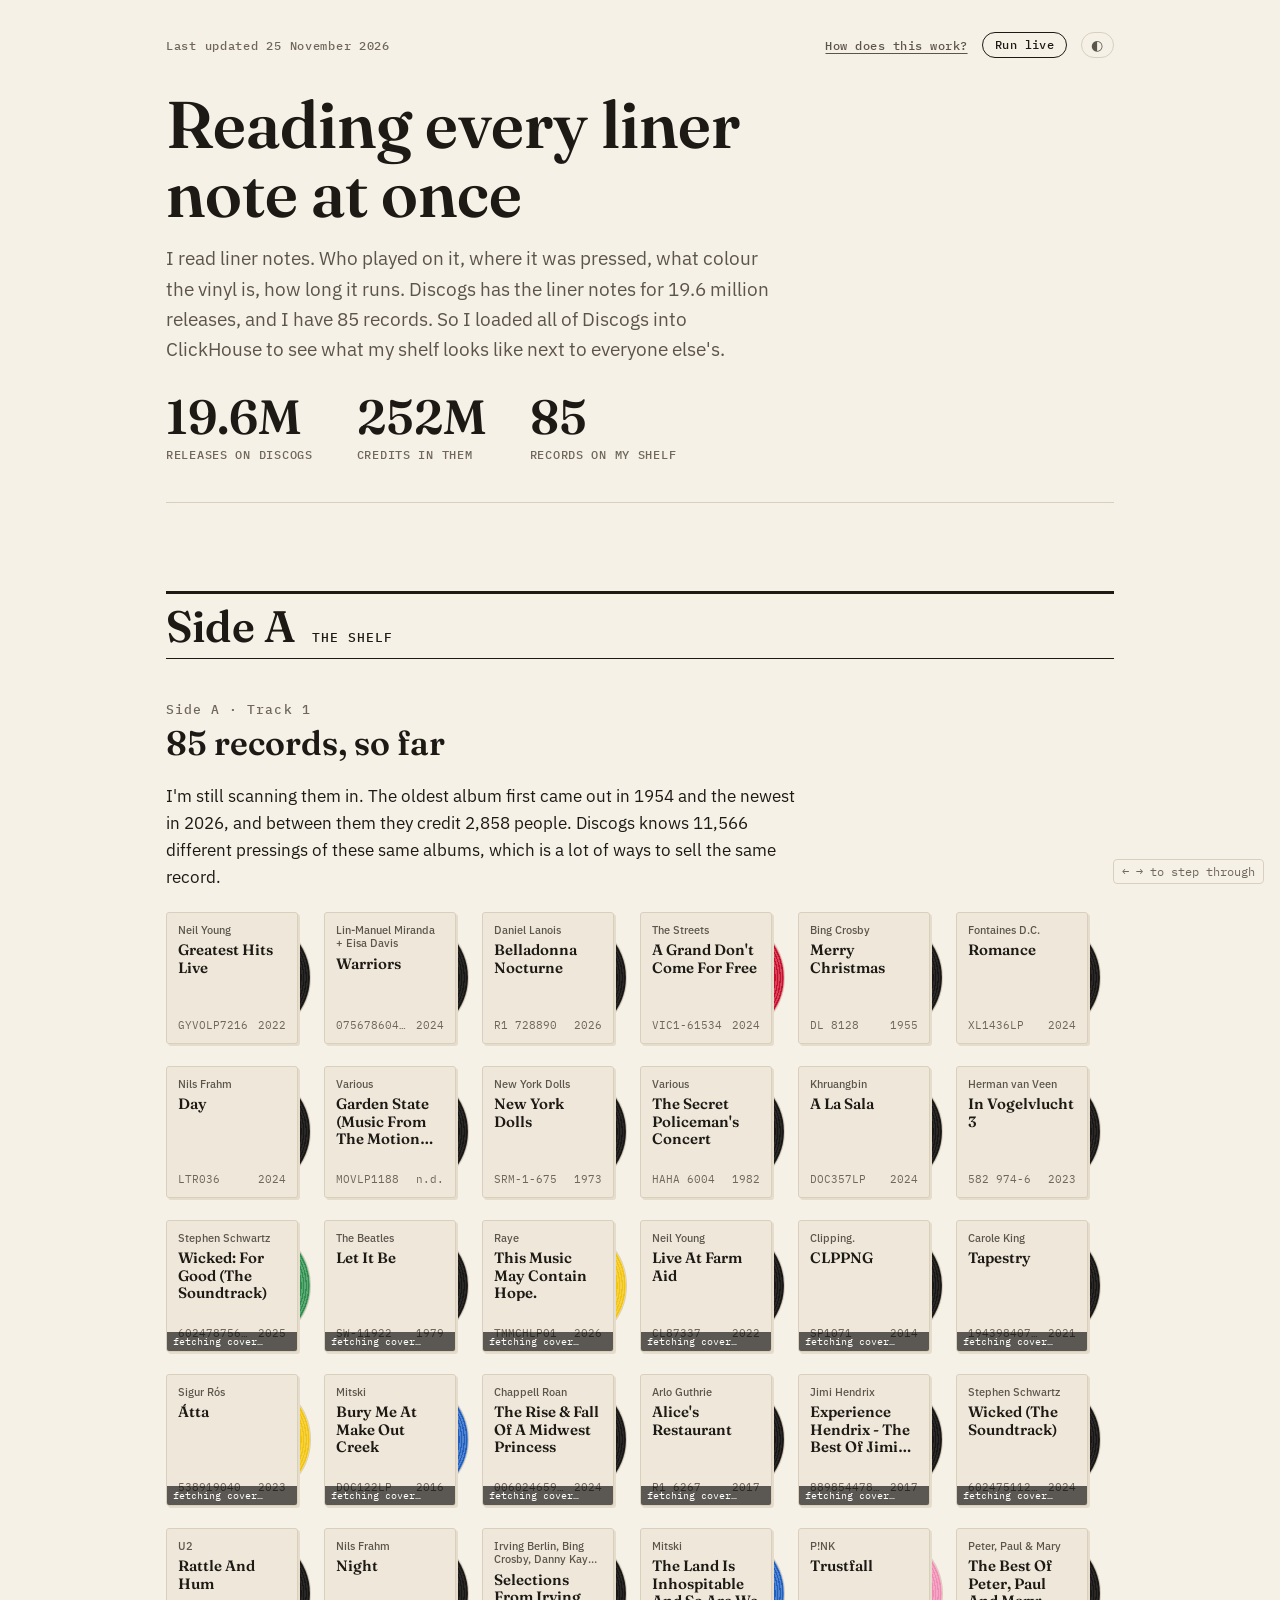
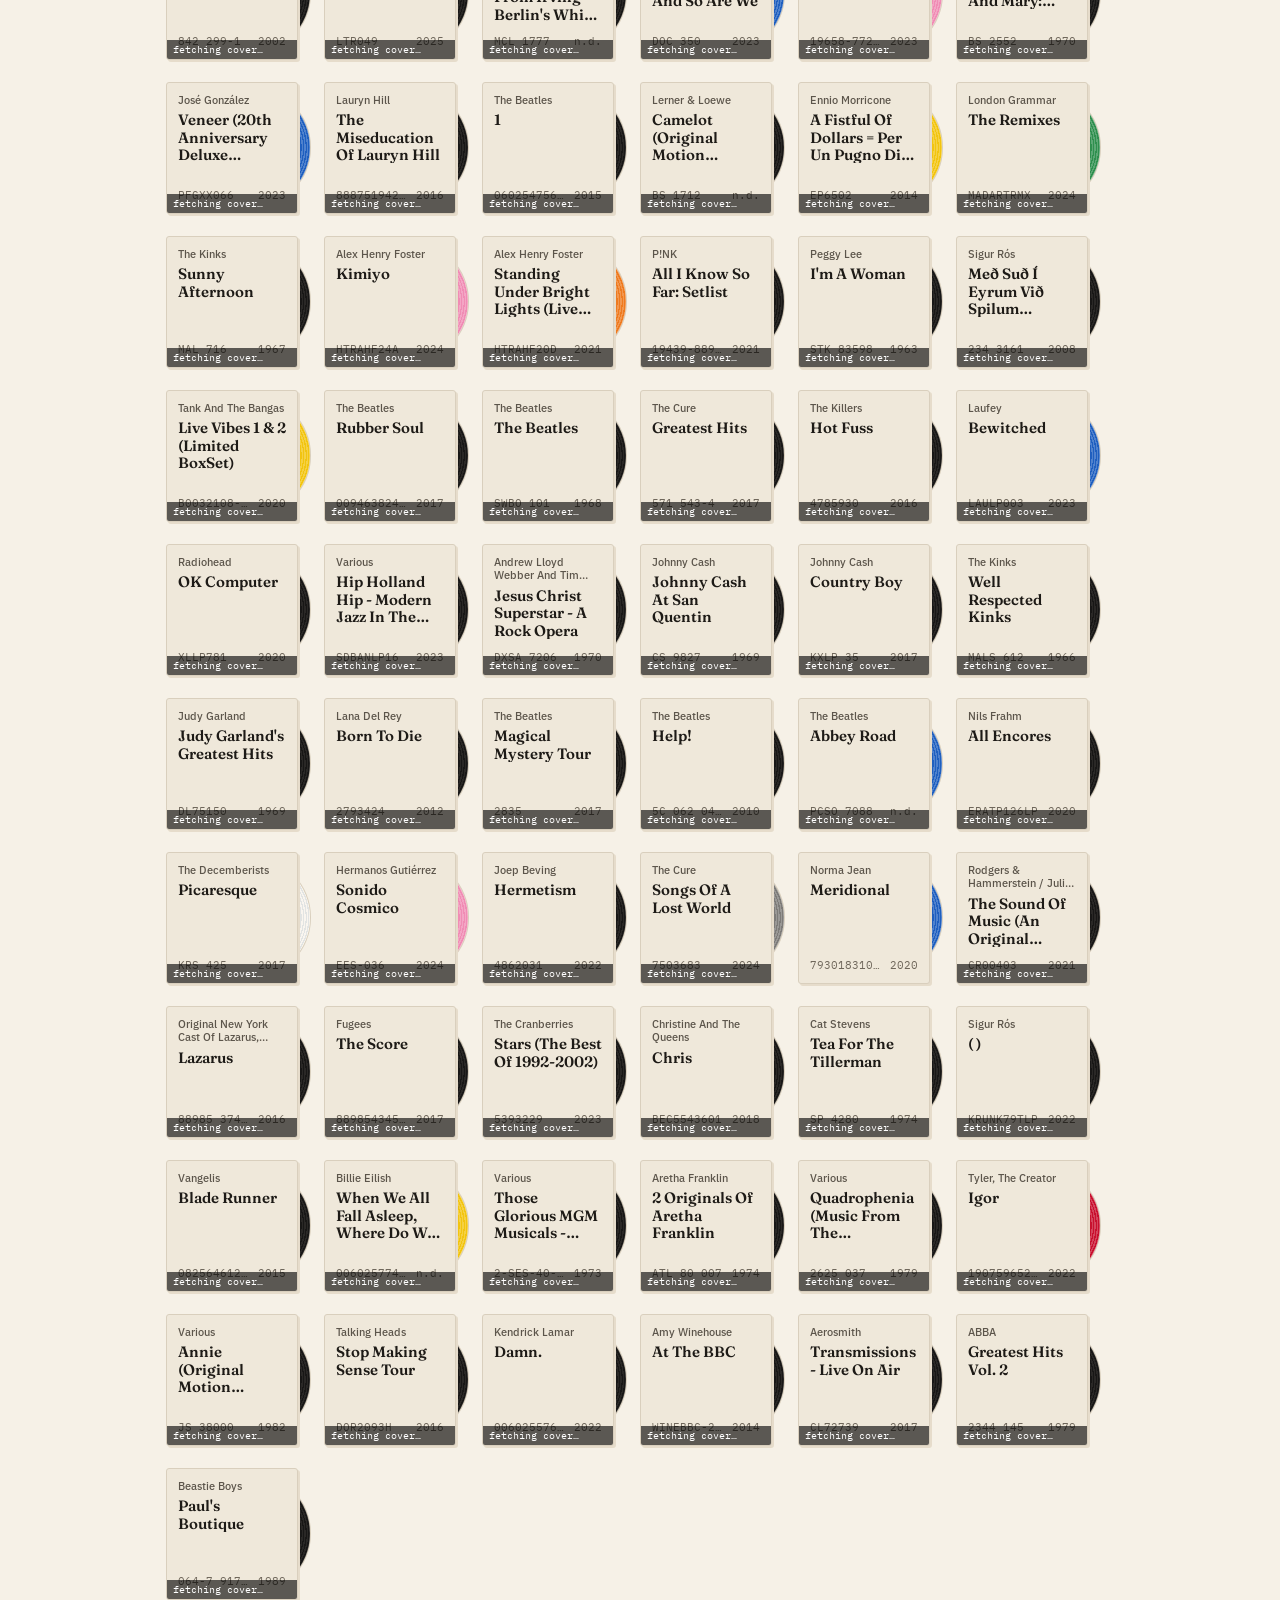
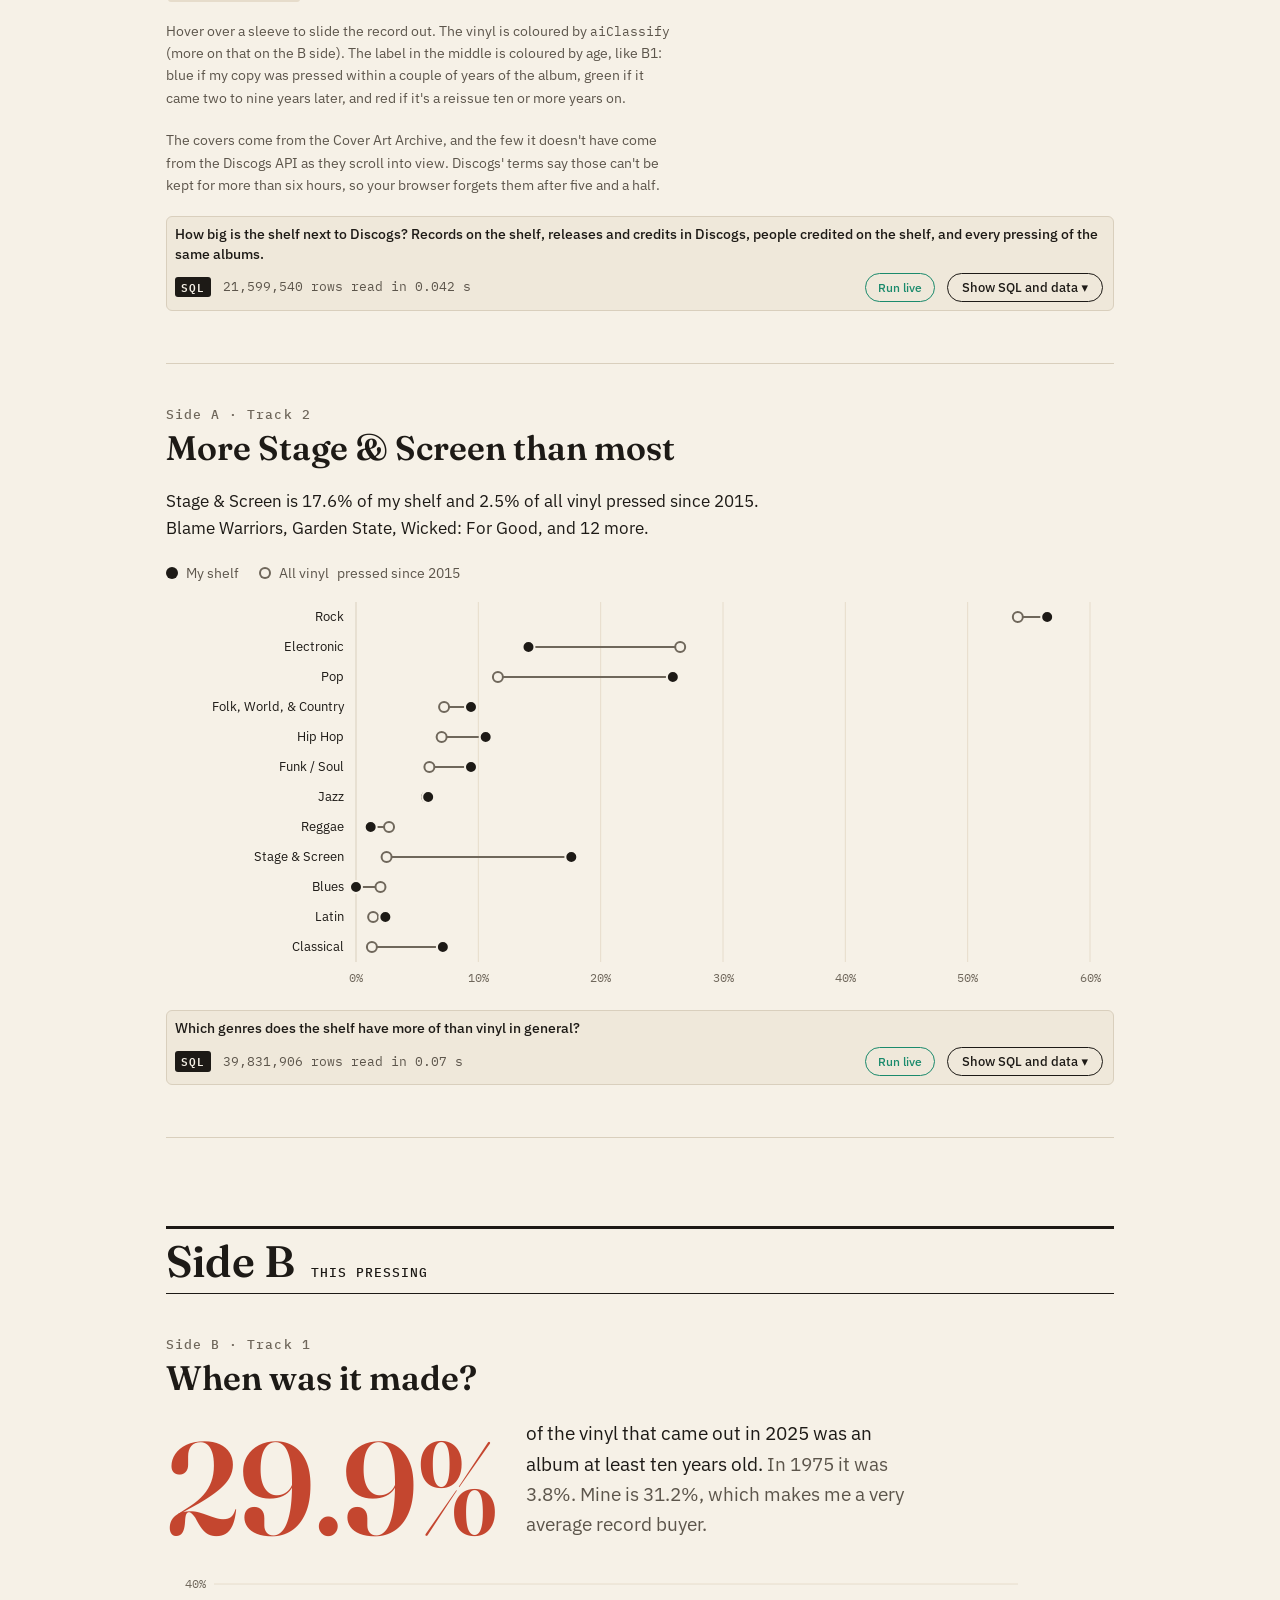
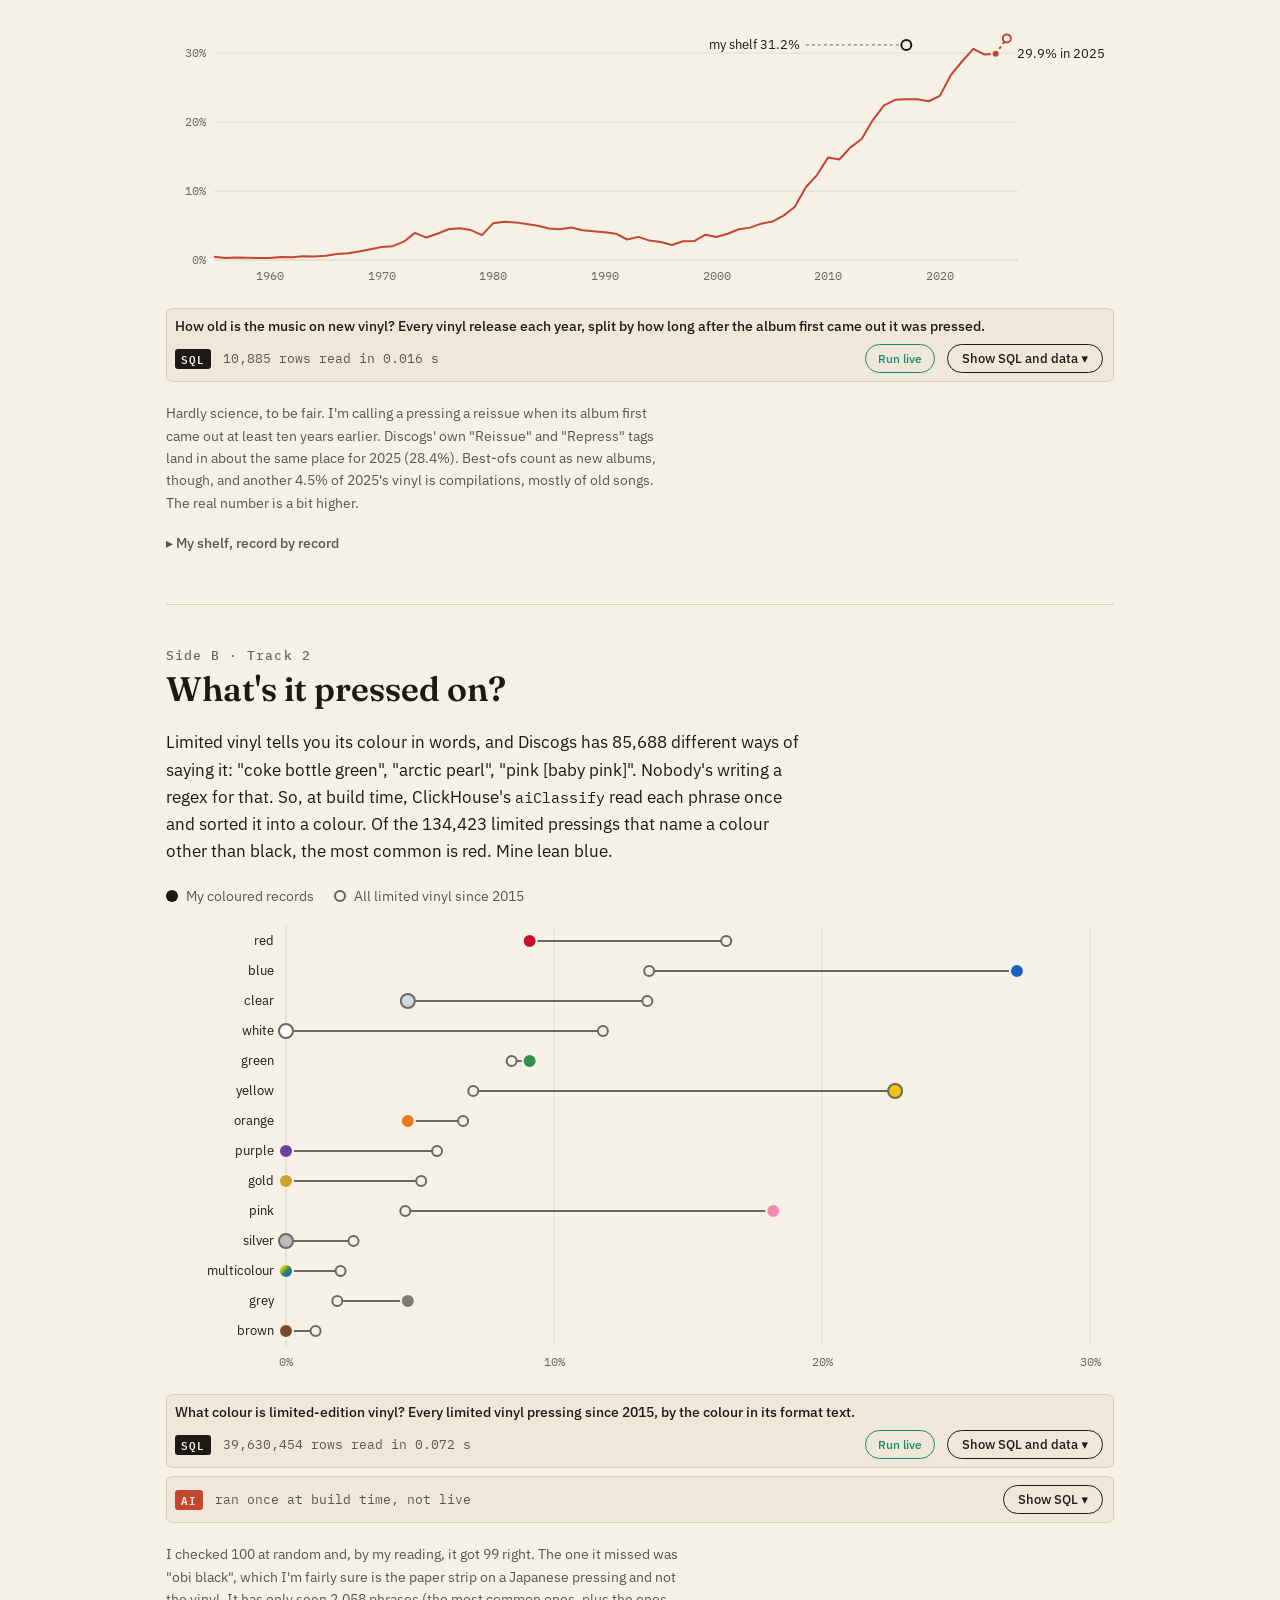
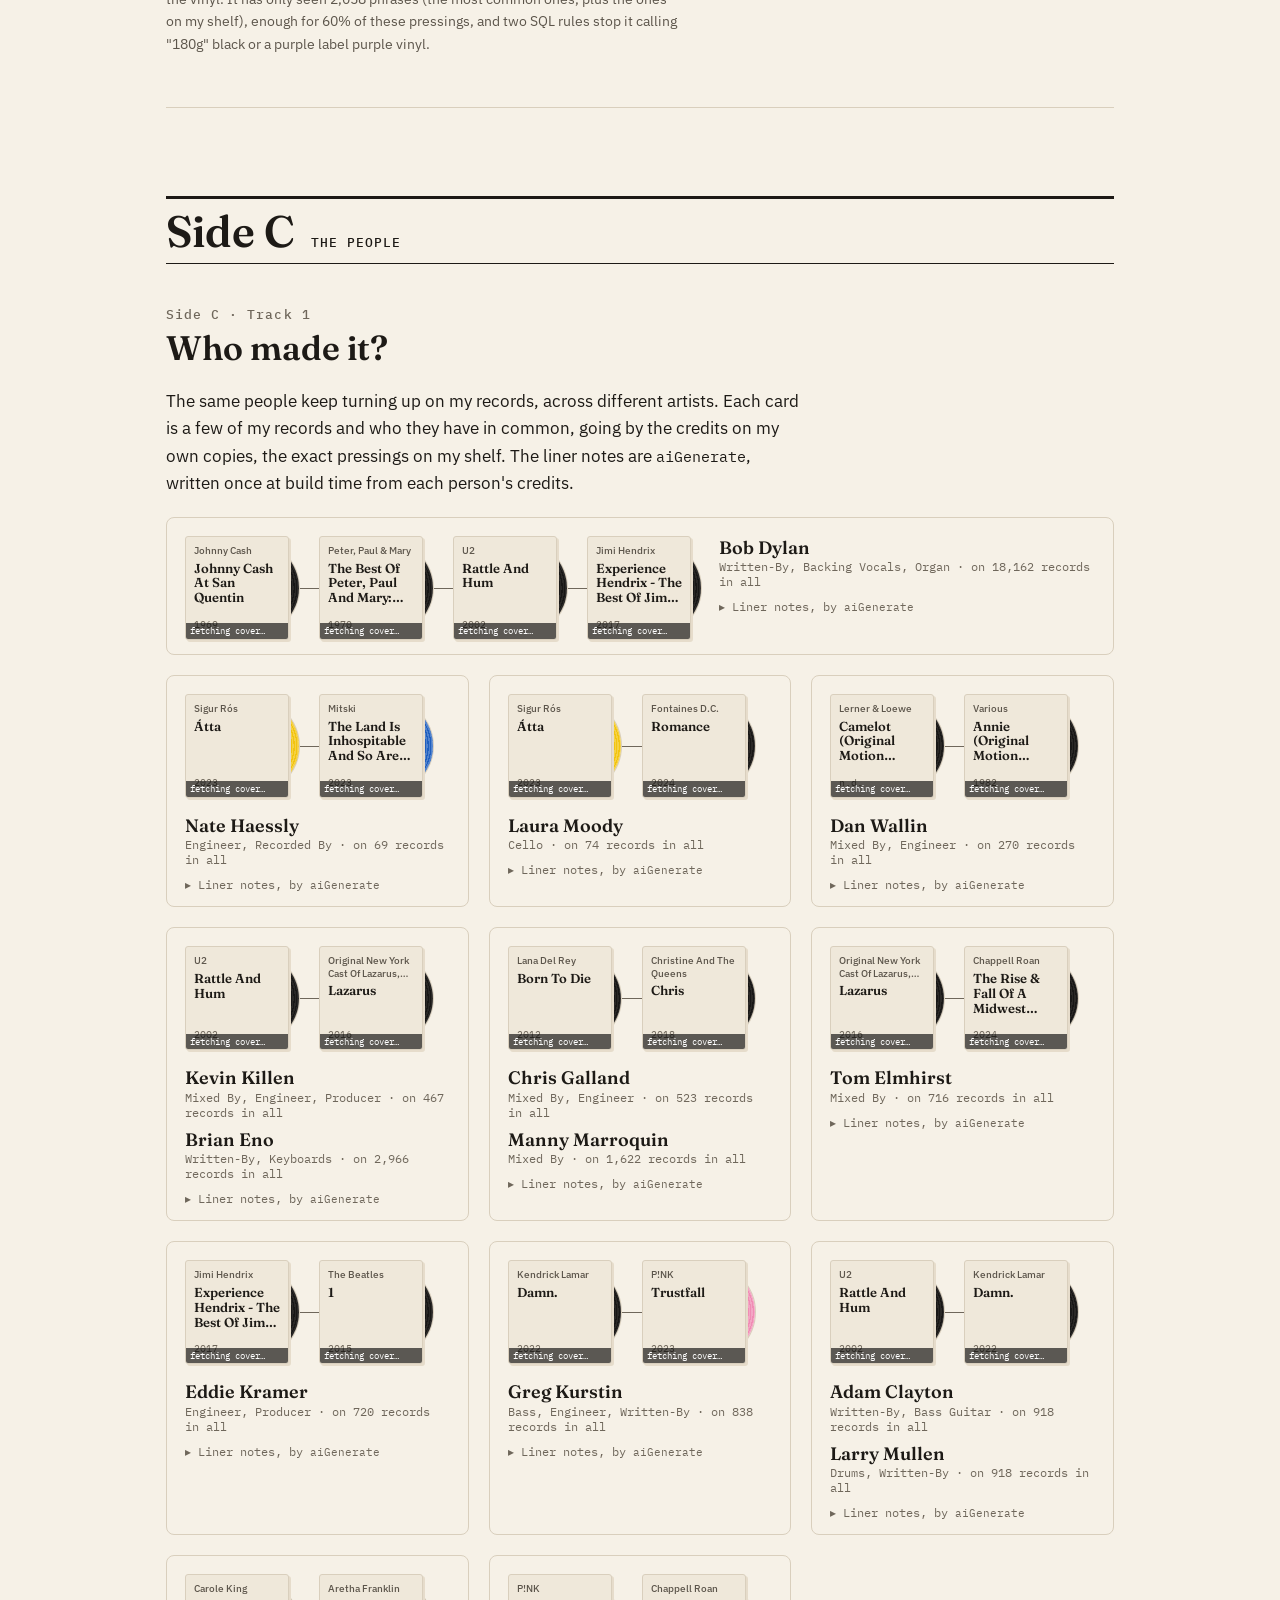
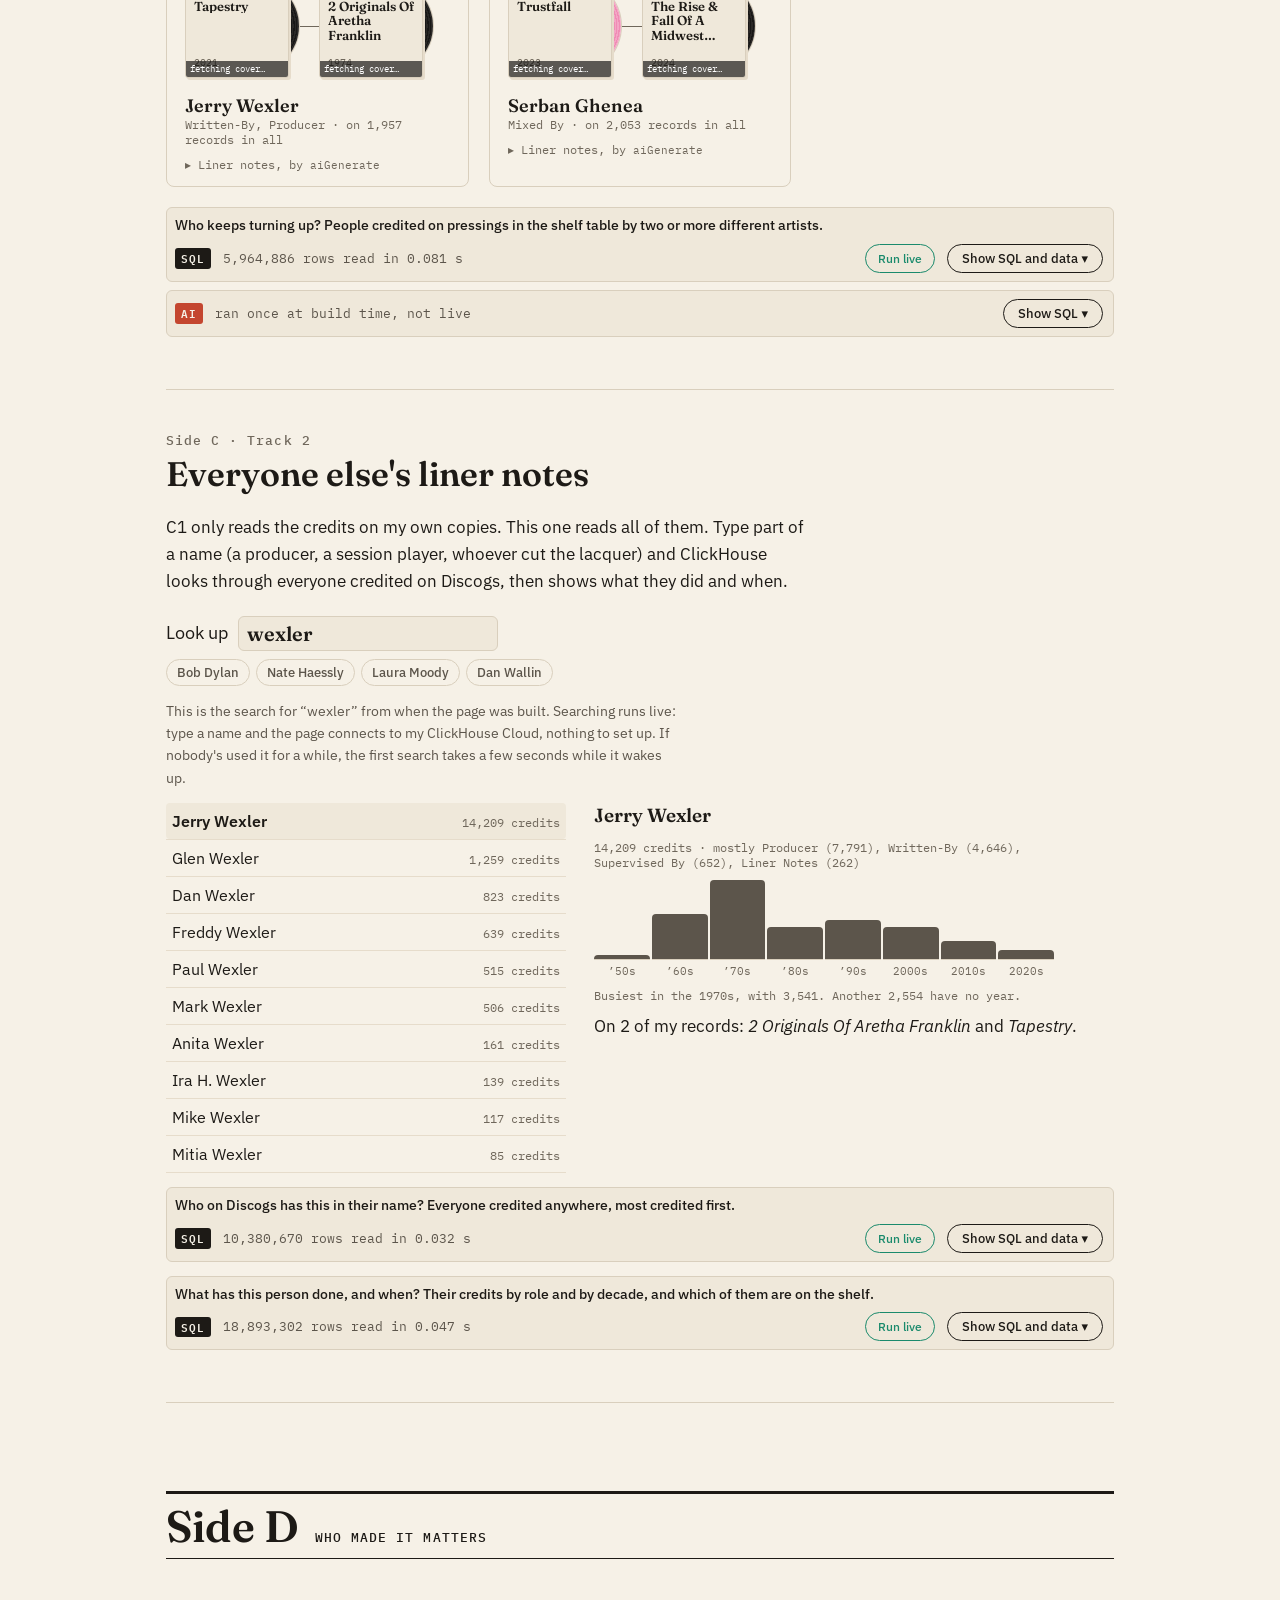
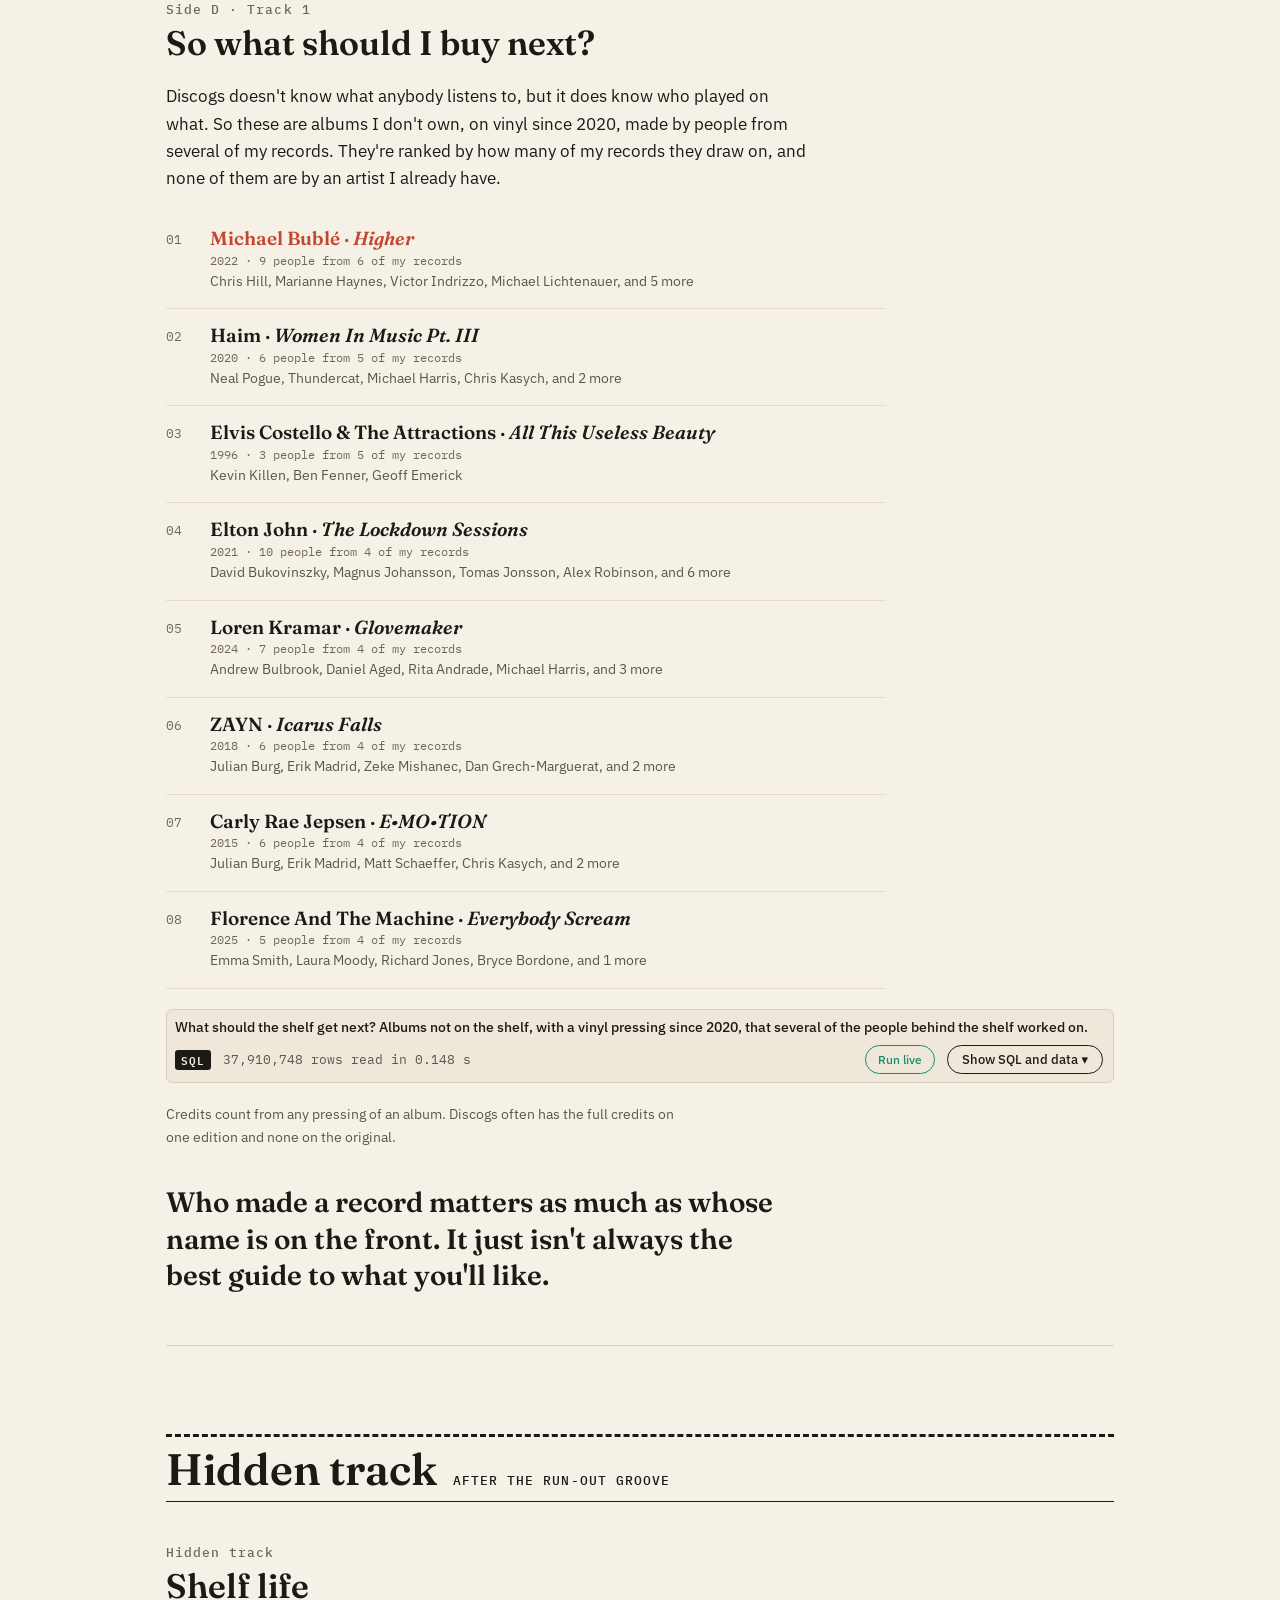
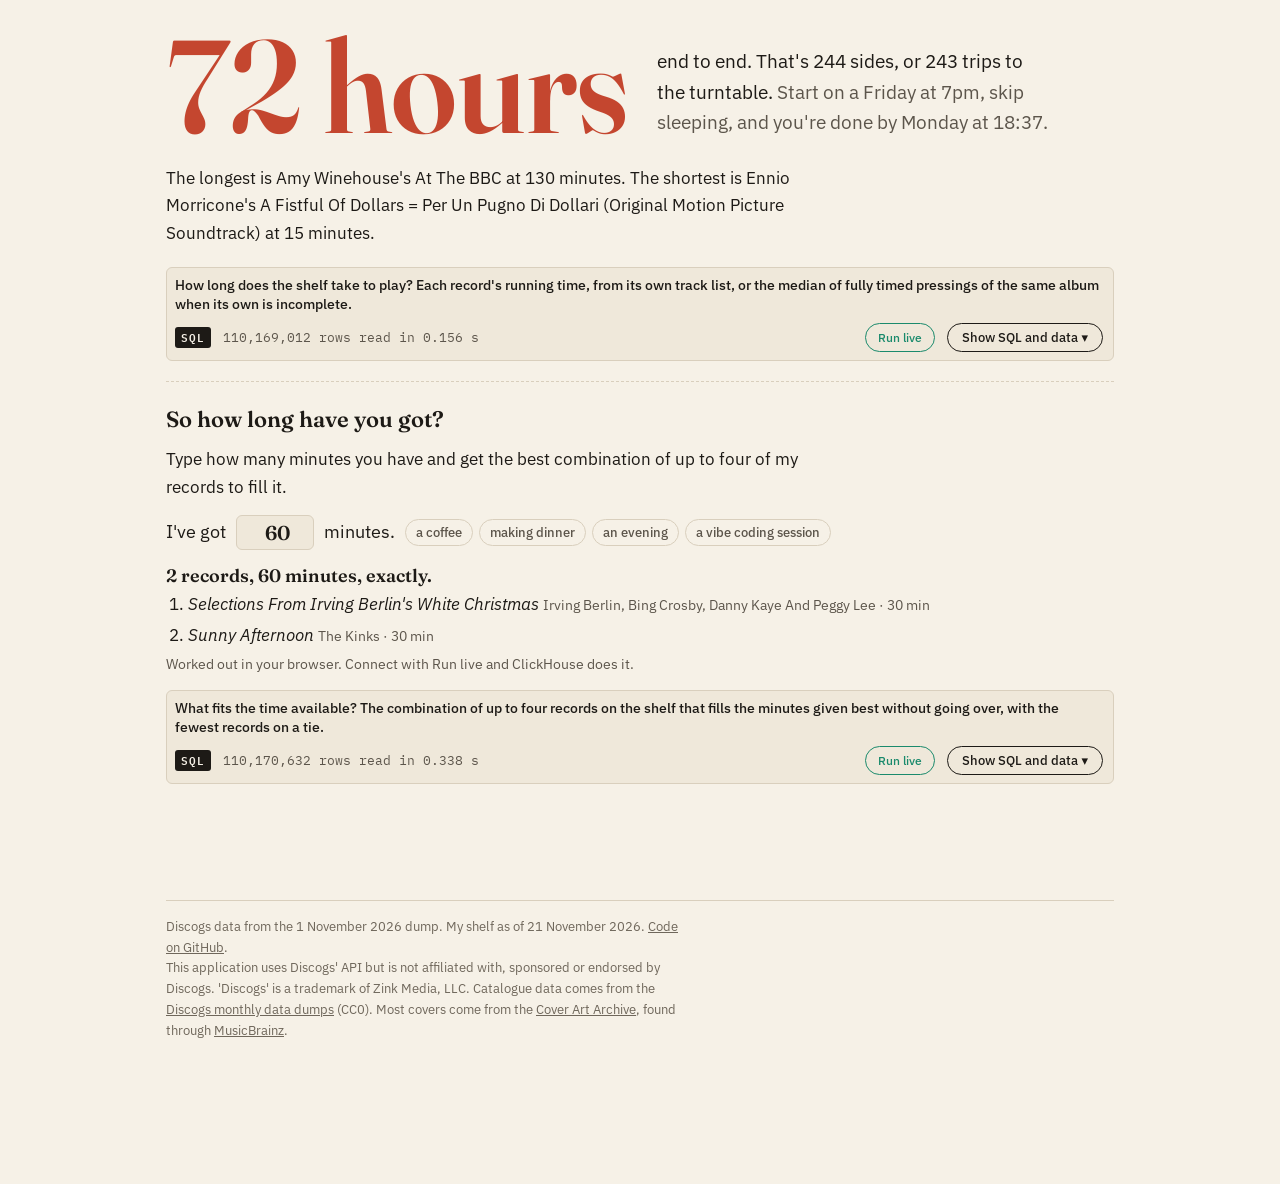
==== commit 580dec8c: "C2: search everyone credited on Discogs, live as you type - sql/graph.sql builds discogs.people at l" ====
--- a/web/index.html
+++ b/web/index.html
@@ -146,6 +146,25 @@
     <details class="query ai-query" data-ai="notes_sql"></details>
   </section>
 
+  <section class="track" id="c2" tabindex="-1">
+    <div class="track-no">C2</div>
+    <h2>Everyone else's liner notes</h2>
+    <p>C1 only reads the credits on my own copies. This one reads all of them. Type part of a name (a producer, a session player,
+      whoever cut the lacquer) and ClickHouse looks through everyone credited on Discogs, then shows what they did and when.</p>
+    <div class="search">
+      <p class="fit-ask search-ask"><label for="search-name">Look up</label>
+        <input id="search-name" type="search" value="wexler" autocomplete="off" spellcheck="false">
+        <span class="fit-presets" id="search-presets"></span></p>
+      <p class="footnote search-status" id="search-status" aria-live="polite"></p>
+      <div class="search-cols">
+        <ol class="search-hits" id="search-hits"></ol>
+        <div class="person" id="search-person" aria-live="polite"></div>
+      </div>
+      <details class="query" data-query="search"></details>
+      <details class="query" data-query="person"></details>
+    </div>
+  </section>
+
   <header class="side-label" aria-label="Side D">
     <span class="side">Side D</span><span>Who made it matters</span>
   </header>
--- a/web/style.css
+++ b/web/style.css
@@ -325,6 +325,29 @@
 .fit-presets { display: inline-flex; gap: 6px; flex-wrap: wrap; }
 .fit-presets button { font: 500 13px var(--sans); color: var(--ink-2); background: none; border: 1px solid var(--rule); border-radius: 999px; padding: 4px 10px; cursor: pointer; }
 .fit-presets button:hover { color: var(--ink); border-color: var(--ink-3); }
+
+/* C2: search everyone credited on Discogs */
+.search > * + * { margin-top: 14px; }
+.search-ask input { width: min(20ch, 100%); text-align: left; }
+.search-status.error { color: var(--reissue); }
+.search-cols { display: grid; grid-template-columns: minmax(0, 1fr) minmax(0, 1.3fr); gap: 28px; align-items: start; }
+@media (max-width: 720px) { .search-cols { grid-template-columns: 1fr; } }
+.search-hits { list-style: none; padding: 0; margin: 0; }
+.search-hits li { border-bottom: 1px solid var(--grid); }
+.search-hits button { display: flex; justify-content: space-between; align-items: baseline; gap: 12px; width: 100%; background: none; border: 0;
+  border-radius: 4px; padding: 8px 6px; font: 16px var(--sans); color: var(--ink); text-align: left; cursor: pointer; }
+.search-hits button:hover, .search-hits button[aria-pressed="true"] { background: var(--paper-2); }
+.search-hits button[aria-pressed="true"] span:first-child { font-weight: 600; }
+.search-hits .glue-meta { white-space: nowrap; }
+.search-none { padding: 8px 6px; color: var(--ink-3); }
+.person > * + * { margin-top: 10px; }
+.person { transition: opacity 0.2s; }
+.person.loading { opacity: 0.5; }
+.decades { display: flex; gap: 2px; max-width: 460px; }
+.decade { flex: 1 1 0; min-width: 0; display: flex; flex-direction: column; }
+.decade-bar { height: 80px; display: flex; align-items: flex-end; border-bottom: 1px solid var(--rule); }
+.decade-bar i { display: block; width: 100%; background: var(--ink-2); border-radius: 4px 4px 0 0; }
+.decade span { font: 11px var(--mono); color: var(--ink-3); text-align: center; margin-top: 4px; white-space: nowrap; }
 .fit-sum { font: 600 18px var(--serif); }
 .fit-list { margin: 0; padding-left: 22px; }
 .fit-list li { margin: 4px 0; }
